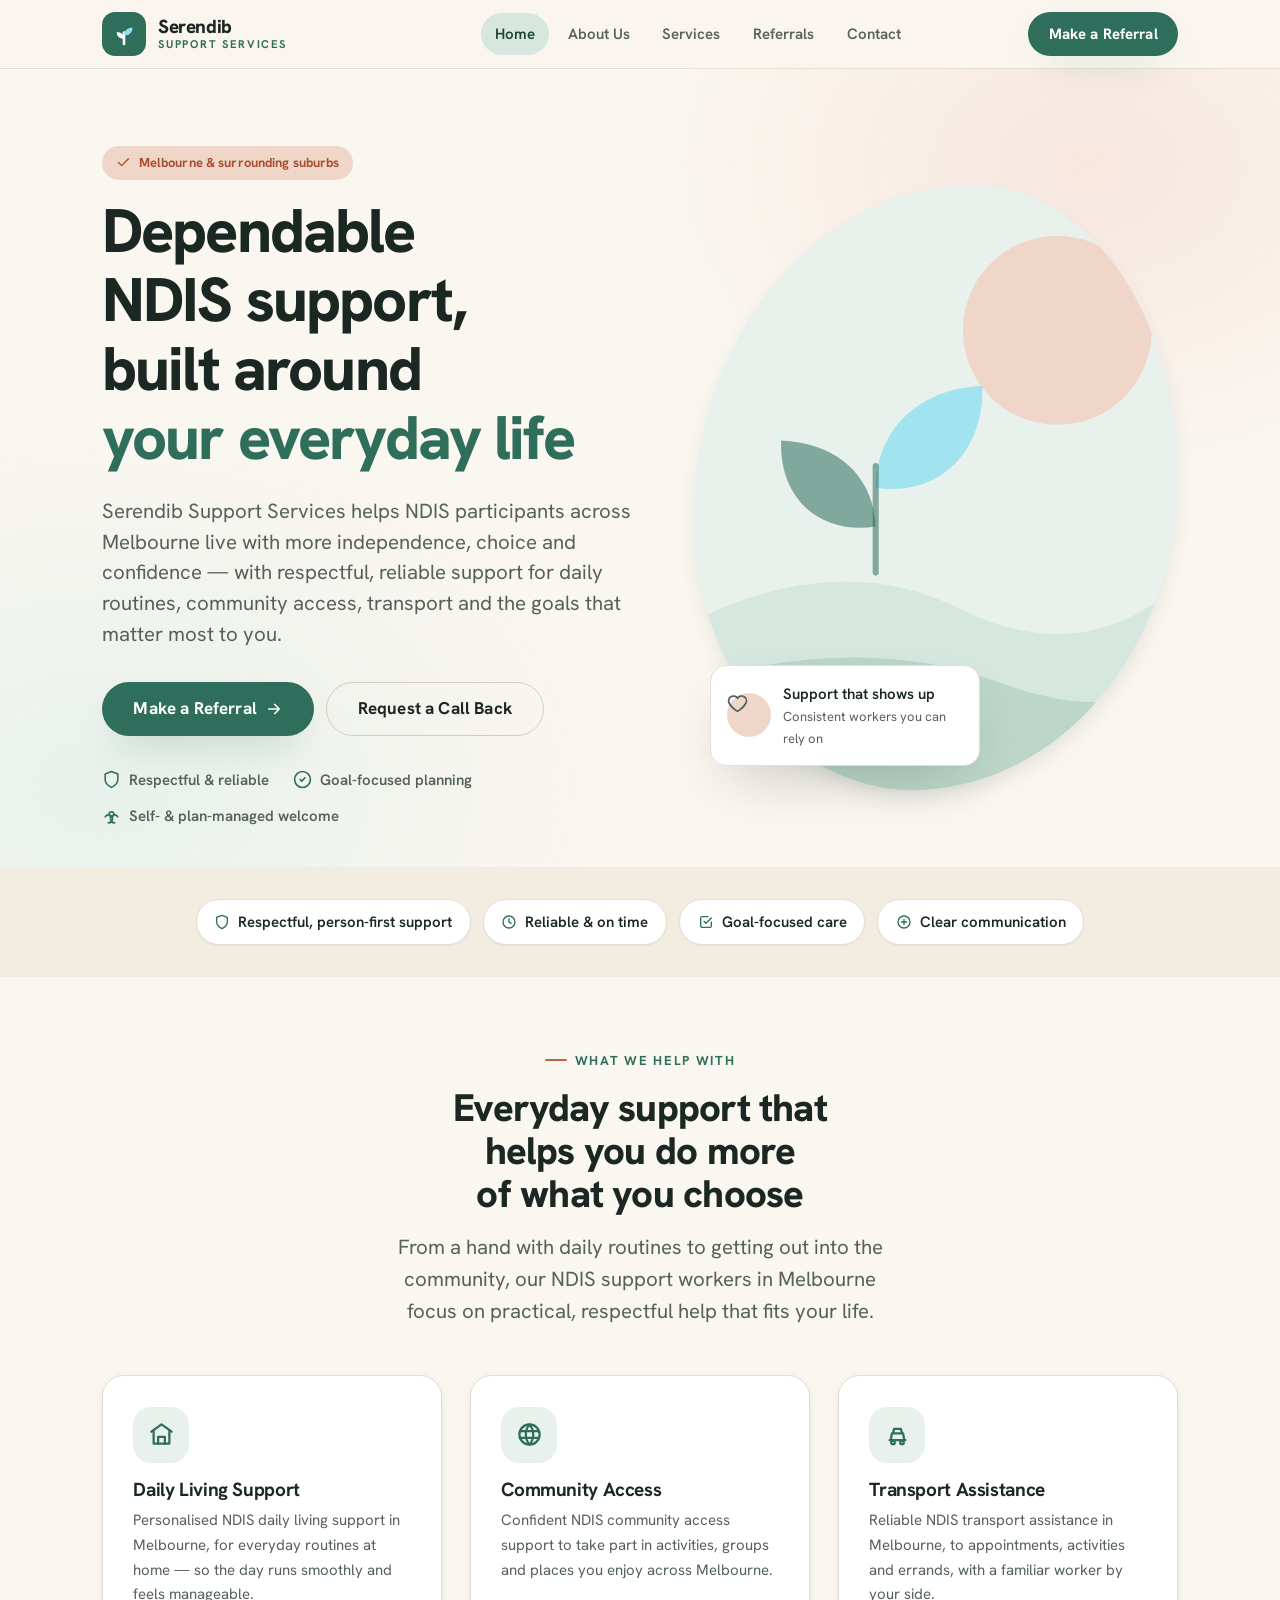
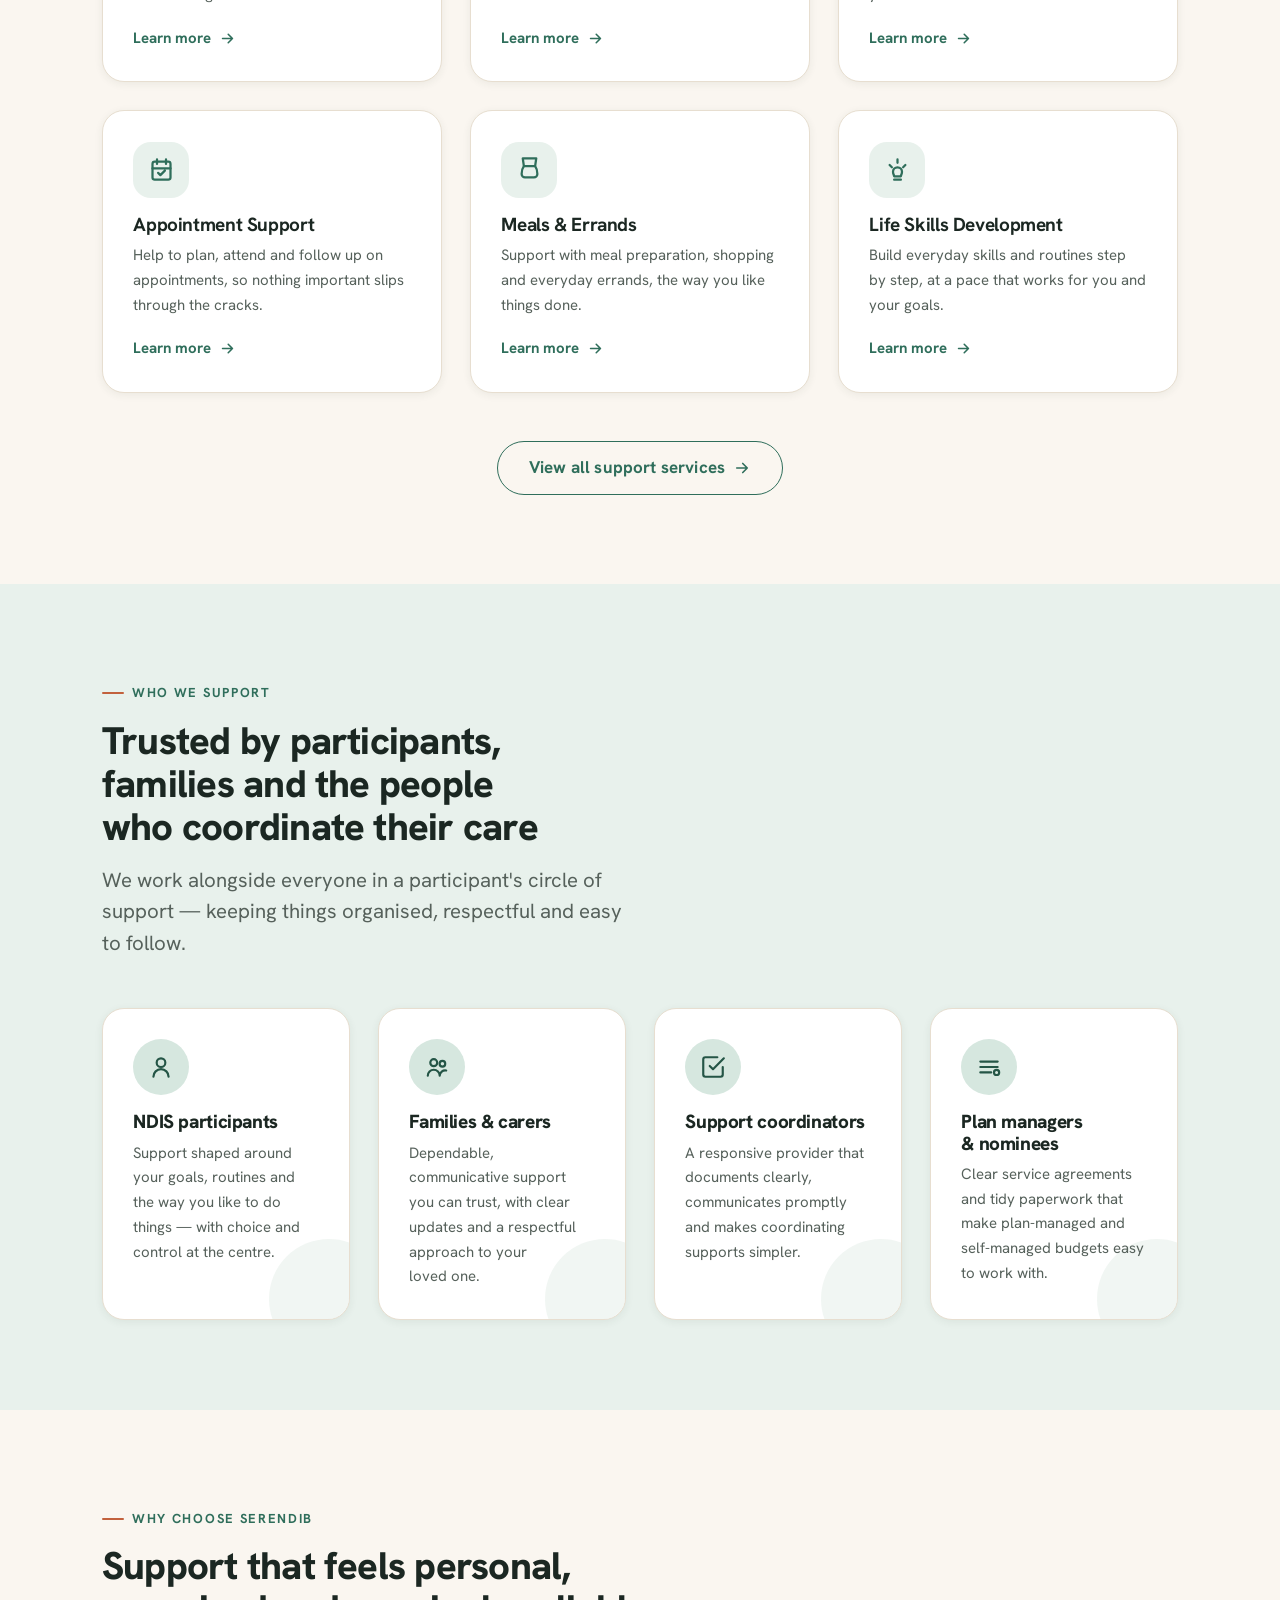
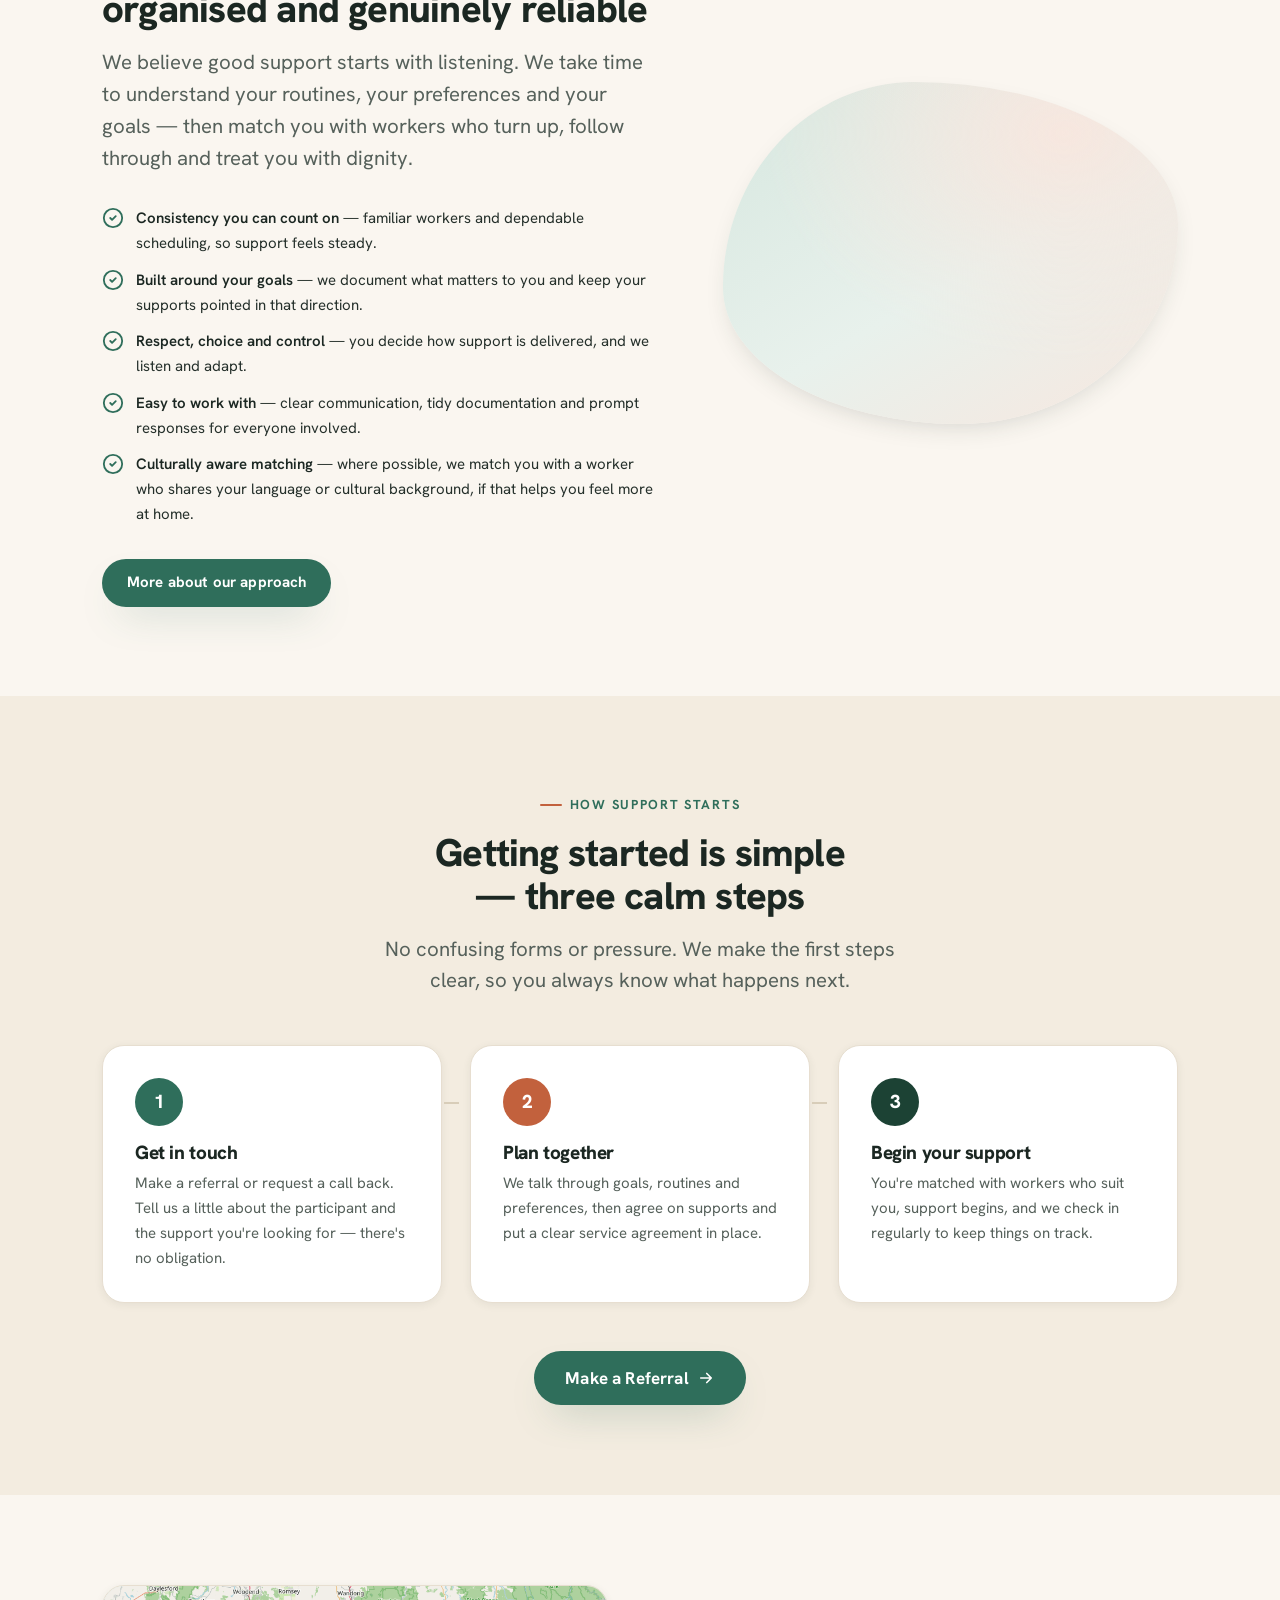
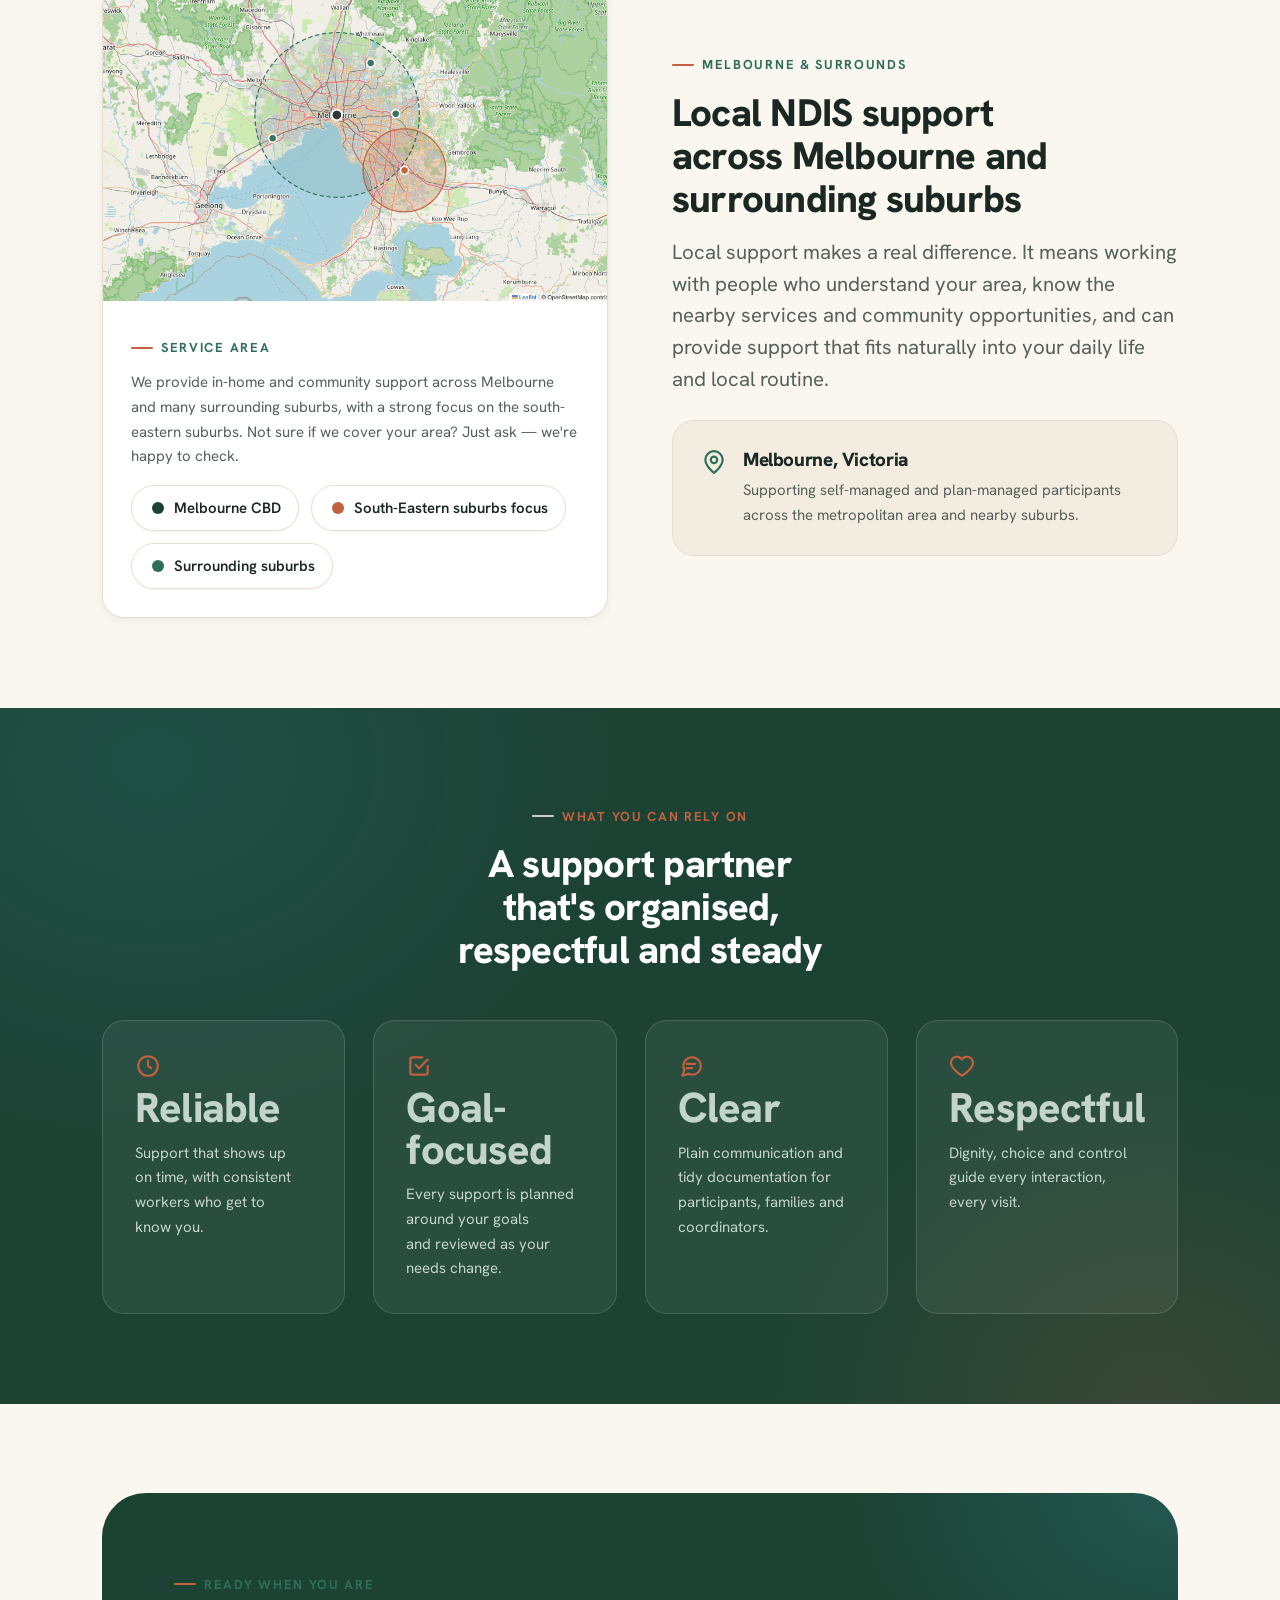
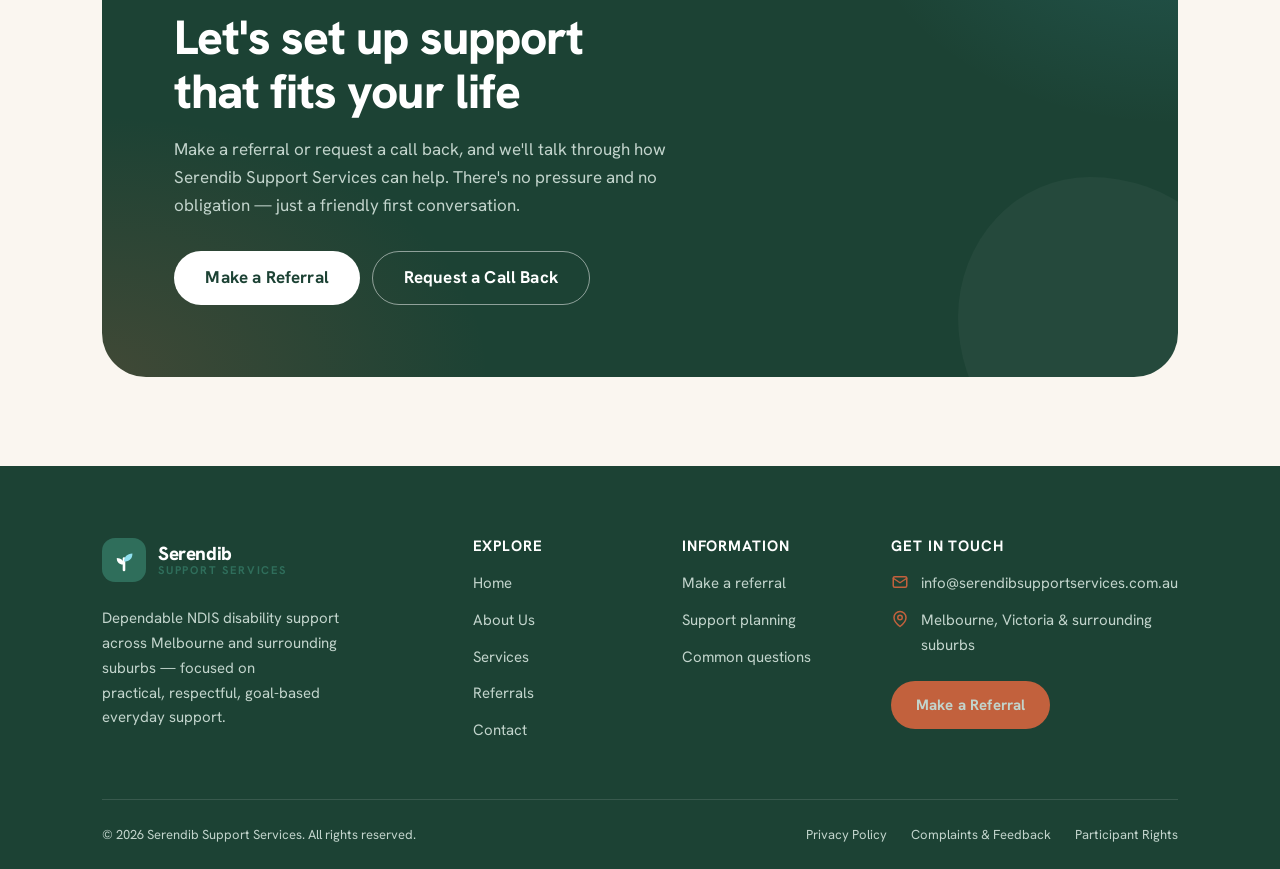
==== index.html @ 800a717d "Initial commit: Serendib Support Services website Static HTML/CSS/JS site with GSAP scroll animation" ====
<!DOCTYPE html>
<html lang="en-AU">
<head>
  <script>document.documentElement.classList.add('js-anim');</script>
  <meta charset="UTF-8">
  <meta name="viewport" content="width=device-width, initial-scale=1.0">
  <title>NDIS Support Services Melbourne | Serendib Support Services</title>
  <meta name="description" content="Reliable, respectful NDIS disability support in Melbourne and surrounding suburbs. Daily living support, community access, transport and goal-focused care for self-managed and plan-managed participants. Make a referral today.">
  <link rel="canonical" href="index.html">
  <link rel="icon" href="data:image/svg+xml,%3Csvg xmlns='http://www.w3.org/2000/svg' viewBox='0 0 100 100'%3E%3Ctext y='.9em' font-size='90'%3E%F0%9F%8C%BF%3C/text%3E%3C/svg%3E">
  <meta property="og:title" content="NDIS Support Services Melbourne | Serendib Support Services">
  <meta property="og:description" content="Reliable, respectful NDIS disability support in Melbourne — daily living support, community access, transport and goal-focused care.">
  <meta property="og:type" content="website">
  <link rel="preconnect" href="https://fonts.googleapis.com">
  <link rel="preconnect" href="https://fonts.gstatic.com" crossorigin>
  <link href="https://fonts.googleapis.com/css2?family=Hanken+Grotesk:wght@400;500;600;700;800&amp;family=IBM+Plex+Mono:wght@500&amp;display=swap" rel="stylesheet">
  <link rel="stylesheet" href="styles.css">
  <script type="application/ld+json">
  {
    "@context": "https://schema.org",
    "@type": "LocalBusiness",
    "name": "Serendib Support Services",
    "description": "NDIS disability support services in Melbourne and surrounding suburbs — daily living support, community access, transport assistance and goal-focused support for self-managed and plan-managed participants.",
    "areaServed": { "@type": "City", "name": "Melbourne", "containedInPlace": { "@type": "State", "name": "Victoria" } },
    "address": { "@type": "PostalAddress", "addressLocality": "Melbourne", "addressRegion": "VIC", "addressCountry": "AU" },
    "email": "info@serendibsupportservices.com.au",
    "url": "index.html",
    "knowsAbout": ["NDIS support", "Disability support", "Community access", "Daily living support", "Transport assistance"]
  }
  </script>
</head>
<body>
  <a class="skip-link" href="#main">Skip to main content</a>

  <!-- ===================== HEADER ===================== -->
  <header class="site-header">
    <div class="container site-header__inner">
      <a class="brand" href="index.html" aria-label="Serendib Support Services — home">
        <svg class="brand__mark" viewBox="0 0 44 44" fill="none" aria-hidden="true">
          <rect width="44" height="44" rx="13" fill="#2f6e5b"/>
          <path d="M22 32V20.5" stroke="#fff" stroke-width="2.6" stroke-linecap="round"/>
          <path d="M22 23.5c0-4.4 3.2-7.8 8.4-7.9.2 4.7-3 8.6-8.4 7.9Z" fill="#90e0ef"/>
          <path d="M22 26.5c-.2-3.9-3-6.4-7.2-6.5-.2 4.2 2.8 7.1 7.2 6.5Z" fill="#fff"/>
        </svg>
        <span class="brand__name">Serendib<span class="brand__sub">Support Services</span></span>
      </a>
      <nav class="nav" aria-label="Primary">
        <ul class="nav__list">
          <li><a class="nav__link is-active" href="index.html" aria-current="page">Home</a></li>
          <li><a class="nav__link" href="about.html">About Us</a></li>
          <li><a class="nav__link" href="services.html">Services</a></li>
          <li><a class="nav__link" href="referrals.html">Referrals</a></li>
          <li><a class="nav__link" href="contact.html">Contact</a></li>
        </ul>
      </nav>
      <div class="header-cta">
        <a class="btn btn--primary" href="referrals.html">Make a Referral</a>
      </div>
    </div>
  </header>

  <main id="main">

    <!-- ===================== HERO ===================== -->
    <section class="hero" style="padding-bottom:clamp(1.5rem, 3vw, 2.5rem)">
      <div class="container hero__inner">
        <div class="hero__content" data-animate="hero">
          <span class="badge badge--accent"><svg viewBox="0 0 24 24" fill="none" stroke="currentColor" stroke-width="2.2" stroke-linecap="round" stroke-linejoin="round"><path d="M20 6 9 17l-5-5"/></svg> Melbourne &amp; surrounding suburbs</span>
          <h1 class="hero__title u-mt-4">Dependable NDIS support, built around <span class="accent">your everyday life</span></h1>
          <p class="hero__text">Serendib Support Services helps NDIS participants across Melbourne live with more independence, choice and confidence — with respectful, reliable support for daily routines, community access, transport and the goals that matter most to you.</p>
          <div class="hero__actions btn-group">
            <a class="btn btn--primary btn--lg" href="referrals.html">Make a Referral
              <svg viewBox="0 0 24 24" fill="none" stroke="currentColor" stroke-width="2.2" stroke-linecap="round" stroke-linejoin="round"><path d="M5 12h14M13 6l6 6-6 6"/></svg>
            </a>
            <a class="btn btn--ghost btn--lg" href="contact.html">Request a Call Back</a>
          </div>
          <div class="hero__trust">
            <span class="hero__trust-item"><svg viewBox="0 0 24 24" fill="none" stroke="currentColor" stroke-width="2" stroke-linecap="round" stroke-linejoin="round"><path d="M12 22s8-4 8-10V5l-8-3-8 3v7c0 6 8 10 8 10Z"/></svg> Respectful &amp; reliable</span>
            <span class="hero__trust-item"><svg viewBox="0 0 24 24" fill="none" stroke="currentColor" stroke-width="2" stroke-linecap="round" stroke-linejoin="round"><circle cx="12" cy="12" r="10"/><path d="m9 12 2 2 4-4"/></svg> Goal-focused planning</span>
            <span class="hero__trust-item"><svg viewBox="0 0 24 24" fill="none" stroke="currentColor" stroke-width="2" stroke-linecap="round" stroke-linejoin="round"><path d="M7.9 20A5 5 0 1 0 4 12.4M16.1 20A5 5 0 1 1 20 12.4M12 12a3 3 0 1 0 0-6 3 3 0 0 0 0 6Z"/></svg> Self- &amp; plan-managed welcome</span>
          </div>
        </div>
        <div class="hero__media" data-animate="hero-media">
          <div class="media media--blob media--ratio-3-4">
            <svg class="media__art" viewBox="0 0 400 500" preserveAspectRatio="xMidYMid slice" aria-hidden="true">
              <rect width="400" height="500" fill="#e8f1ec"/>
              <circle cx="300" cy="120" r="78" fill="#f0d6c8"/>
              <path d="M0 360 Q120 300 220 350 T400 330 V500 H0 Z" fill="#d6e7df"/>
              <path d="M0 410 Q140 370 250 410 T400 395 V500 H0 Z" fill="#bcd6ca"/>
              <path d="M150 250c0-46 34-82 88-84 2 50-32 92-88 84Z" fill="#90e0ef" opacity="0.8"/>
              <path d="M150 282c-2-42-32-69-78-71-2 46 30 78 78 71Z" fill="#2f6e5b" opacity="0.55"/>
              <path d="M150 320V232" stroke="#2f6e5b" stroke-width="5" stroke-linecap="round" opacity="0.55"/>
            </svg>
            <img src="images/independent-living-support.jpg" alt="An NDIS participant and support worker sharing a relaxed conversation at home in Melbourne, reflecting everyday independence and choice" loading="lazy" width="720" height="900">
          </div>
          <div class="media-float media-float--bl">
            <span class="icon-circle icon-circle--sm icon-circle--accent" aria-hidden="true"><svg viewBox="0 0 24 24" fill="none" stroke="currentColor" stroke-width="2" stroke-linecap="round" stroke-linejoin="round"><path d="M12 21s-7-4.5-9.3-9A5.2 5.2 0 0 1 12 6a5.2 5.2 0 0 1 9.3 6c-2.3 4.5-9.3 9-9.3 9Z"/></svg></span>
          <div>
            <strong>Support that shows up</strong>
            <span>Consistent workers you can rely on</span>
          </div>
          </div>
        </div>
      </div>
    </section>

    <!-- ===================== TRUST STRIP ===================== -->
    <section class="section section--tight section--alt" style="padding-block:clamp(1.25rem, 2.5vw, 2rem)">
      <div class="container" data-animate="fade-up">
        <div class="pill-list" style="justify-content:center">
          <span class="pill"><svg viewBox="0 0 24 24" fill="none" stroke="currentColor" stroke-width="2" stroke-linecap="round" stroke-linejoin="round"><path d="M12 22s8-4 8-10V5l-8-3-8 3v7c0 6 8 10 8 10Z"/></svg> Respectful, person-first support</span>
          <span class="pill"><svg viewBox="0 0 24 24" fill="none" stroke="currentColor" stroke-width="2" stroke-linecap="round" stroke-linejoin="round"><circle cx="12" cy="12" r="9"/><path d="M12 7v5l3 2"/></svg> Reliable &amp; on time</span>
          <span class="pill"><svg viewBox="0 0 24 24" fill="none" stroke="currentColor" stroke-width="2" stroke-linecap="round" stroke-linejoin="round"><path d="M9 11l3 3 8-8"/><path d="M20 12v6a2 2 0 0 1-2 2H6a2 2 0 0 1-2-2V6a2 2 0 0 1 2-2h9"/></svg> Goal-focused care</span>
          <span class="pill"><svg viewBox="0 0 24 24" fill="none" stroke="currentColor" stroke-width="2" stroke-linecap="round" stroke-linejoin="round"><path d="M8 12h8M12 8v8"/><circle cx="12" cy="12" r="9"/></svg> Clear communication</span>
        </div>
      </div>
    </section>

    <!-- ===================== KEY SERVICES ===================== -->
    <section class="section" style="padding-top:clamp(2.5rem, 5vw, 4rem)">
      <div class="container">
        <div class="section__head section__head--center" data-animate="fade-up">
          <span class="eyebrow">What we help with</span>
          <h2 class="title">Everyday support that helps you do more of what you choose</h2>
          <p class="lead">From a hand with daily routines to getting out into the community, our NDIS support workers in Melbourne focus on practical, respectful help that fits your life.</p>
        </div>
        <div class="grid grid--3" data-animate="stagger">
          <article class="service-card">
            <span class="icon-squircle" aria-hidden="true"><svg viewBox="0 0 24 24" fill="none" stroke="currentColor" stroke-width="2" stroke-linecap="round" stroke-linejoin="round"><path d="M3 9.5 12 3l9 6.5"/><path d="M5 9v11h14V9"/><path d="M9 20v-6h6v6"/></svg></span>
            <h3 class="service-card__title">Daily Living Support</h3>
            <p class="service-card__text">Personalised NDIS daily living support in Melbourne, for everyday routines at home — so the day runs smoothly and feels manageable.</p>
            <div class="service-card__foot"><a class="link-arrow" href="services.html#daily-living" aria-label="Learn more about NDIS daily living support in Melbourne">Learn more <svg viewBox="0 0 24 24" fill="none" stroke="currentColor" stroke-width="2.2" stroke-linecap="round" stroke-linejoin="round"><path d="M5 12h14M13 6l6 6-6 6"/></svg></a></div>
          </article>
          <article class="service-card">
            <span class="icon-squircle" aria-hidden="true"><svg viewBox="0 0 24 24" fill="none" stroke="currentColor" stroke-width="2" stroke-linecap="round" stroke-linejoin="round"><circle cx="12" cy="12" r="9"/><path d="M3.5 9h17M3.5 15h17M12 3a14 14 0 0 0 0 18 14 14 0 0 0 0-18Z"/></svg></span>
            <h3 class="service-card__title">Community Access</h3>
            <p class="service-card__text">Confident NDIS community access support to take part in activities, groups and places you enjoy across Melbourne.</p>
            <div class="service-card__foot"><a class="link-arrow" href="services.html#community-access" aria-label="Learn more about NDIS community access support in Melbourne">Learn more <svg viewBox="0 0 24 24" fill="none" stroke="currentColor" stroke-width="2.2" stroke-linecap="round" stroke-linejoin="round"><path d="M5 12h14M13 6l6 6-6 6"/></svg></a></div>
          </article>
          <article class="service-card">
            <span class="icon-squircle" aria-hidden="true"><svg viewBox="0 0 24 24" fill="none" stroke="currentColor" stroke-width="2" stroke-linecap="round" stroke-linejoin="round"><path d="M5 17h14M6 17l1-6h10l1 6M8 11l1-4h6l1 4"/><circle cx="8" cy="19" r="1.6"/><circle cx="16" cy="19" r="1.6"/></svg></span>
            <h3 class="service-card__title">Transport Assistance</h3>
            <p class="service-card__text">Reliable NDIS transport assistance in Melbourne, to appointments, activities and errands, with a familiar worker by your side.</p>
            <div class="service-card__foot"><a class="link-arrow" href="services.html#transport" aria-label="Learn more about NDIS transport assistance in Melbourne">Learn more <svg viewBox="0 0 24 24" fill="none" stroke="currentColor" stroke-width="2.2" stroke-linecap="round" stroke-linejoin="round"><path d="M5 12h14M13 6l6 6-6 6"/></svg></a></div>
          </article>
          <article class="service-card">
            <span class="icon-squircle" aria-hidden="true"><svg viewBox="0 0 24 24" fill="none" stroke="currentColor" stroke-width="2" stroke-linecap="round" stroke-linejoin="round"><rect x="4" y="5" width="16" height="16" rx="2"/><path d="M8 3v4M16 3v4M4 11h16M9 15l2 2 4-4"/></svg></span>
            <h3 class="service-card__title">Appointment Support</h3>
            <p class="service-card__text">Help to plan, attend and follow up on appointments, so nothing important slips through the cracks.</p>
            <div class="service-card__foot"><a class="link-arrow" href="services.html#appointments" aria-label="Learn more about appointment support">Learn more <svg viewBox="0 0 24 24" fill="none" stroke="currentColor" stroke-width="2.2" stroke-linecap="round" stroke-linejoin="round"><path d="M5 12h14M13 6l6 6-6 6"/></svg></a></div>
          </article>
          <article class="service-card">
            <span class="icon-squircle" aria-hidden="true"><svg viewBox="0 0 24 24" fill="none" stroke="currentColor" stroke-width="2" stroke-linecap="round" stroke-linejoin="round"><path d="M6 2h12l-1 7H7L6 2Z"/><path d="M7 9c-1.5 2-2 4-2 7a3 3 0 0 0 3 3h8a3 3 0 0 0 3-3c0-3-.5-5-2-7"/></svg></span>
            <h3 class="service-card__title">Meals &amp; Errands</h3>
            <p class="service-card__text">Support with meal preparation, shopping and everyday errands, the way you like things done.</p>
            <div class="service-card__foot"><a class="link-arrow" href="services.html#meal-prep" aria-label="Learn more about meals and errands support">Learn more <svg viewBox="0 0 24 24" fill="none" stroke="currentColor" stroke-width="2.2" stroke-linecap="round" stroke-linejoin="round"><path d="M5 12h14M13 6l6 6-6 6"/></svg></a></div>
          </article>
          <article class="service-card">
            <span class="icon-squircle" aria-hidden="true"><svg viewBox="0 0 24 24" fill="none" stroke="currentColor" stroke-width="2" stroke-linecap="round" stroke-linejoin="round"><path d="M12 3v3M5 8l2 2M19 8l-2 2"/><path d="M8 14a4 4 0 0 1 8 0c0 2-1 3-1 4H9c0-1-1-2-1-4Z"/><path d="M9 21h6"/></svg></span>
            <h3 class="service-card__title">Life Skills Development</h3>
            <p class="service-card__text">Build everyday skills and routines step by step, at a pace that works for you and your goals.</p>
            <div class="service-card__foot"><a class="link-arrow" href="services.html#life-skills" aria-label="Learn more about life skills development">Learn more <svg viewBox="0 0 24 24" fill="none" stroke="currentColor" stroke-width="2.2" stroke-linecap="round" stroke-linejoin="round"><path d="M5 12h14M13 6l6 6-6 6"/></svg></a></div>
          </article>
        </div>
        <div class="u-center u-mt-8">
          <a class="btn btn--secondary btn--lg" href="services.html">View all support services
            <svg viewBox="0 0 24 24" fill="none" stroke="currentColor" stroke-width="2.2" stroke-linecap="round" stroke-linejoin="round"><path d="M5 12h14M13 6l6 6-6 6"/></svg>
          </a>
        </div>
      </div>
    </section>

    <!-- ===================== WHO WE SUPPORT ===================== -->
    <section class="section section--sage">
      <div class="container">
        <div class="section__head" data-animate="fade-up">
          <span class="eyebrow">Who we support</span>
          <h2 class="title">Trusted by participants, families and the people who coordinate their care</h2>
          <p class="lead measure">We work alongside everyone in a participant's circle of support — keeping things organised, respectful and easy to follow.</p>
        </div>
        <div class="grid grid--4" data-animate="stagger">
          <article class="audience-card">
            <span class="icon-circle" aria-hidden="true"><svg viewBox="0 0 24 24" fill="none" stroke="currentColor" stroke-width="2" stroke-linecap="round" stroke-linejoin="round"><circle cx="12" cy="8" r="4"/><path d="M5 21a7 7 0 0 1 14 0"/></svg></span>
            <h3>NDIS participants</h3>
            <p>Support shaped around your goals, routines and the way you like to do things — with choice and control at the centre.</p>
          </article>
          <article class="audience-card">
            <span class="icon-circle" aria-hidden="true"><svg viewBox="0 0 24 24" fill="none" stroke="currentColor" stroke-width="2" stroke-linecap="round" stroke-linejoin="round"><circle cx="9" cy="8" r="3.2"/><circle cx="17" cy="9" r="2.6"/><path d="M3.5 20a5.5 5.5 0 0 1 11 0M14.5 20a5 5 0 0 1 6-4.8"/></svg></span>
            <h3>Families &amp; carers</h3>
            <p>Dependable, communicative support you can trust, with clear updates and a respectful approach to your loved one.</p>
          </article>
          <article class="audience-card">
            <span class="icon-circle" aria-hidden="true"><svg viewBox="0 0 24 24" fill="none" stroke="currentColor" stroke-width="2" stroke-linecap="round" stroke-linejoin="round"><path d="M9 11l3 3L22 4"/><path d="M21 12v7a2 2 0 0 1-2 2H5a2 2 0 0 1-2-2V5a2 2 0 0 1 2-2h11"/></svg></span>
            <h3>Support coordinators</h3>
            <p>A responsive provider that documents clearly, communicates promptly and makes coordinating supports simpler.</p>
          </article>
          <article class="audience-card">
            <span class="icon-circle" aria-hidden="true"><svg viewBox="0 0 24 24" fill="none" stroke="currentColor" stroke-width="2" stroke-linecap="round" stroke-linejoin="round"><path d="M4 7h16M4 12h16M4 17h10"/><circle cx="19" cy="17" r="2.4"/></svg></span>
            <h3>Plan managers &amp; nominees</h3>
            <p>Clear service agreements and tidy paperwork that make plan-managed and self-managed budgets easy to work with.</p>
          </article>
        </div>
      </div>
    </section>

    <!-- ===================== WHY CHOOSE US (split) ===================== -->
    <section class="section">
      <div class="container split split--narrow-media">
        <div class="split__content" data-animate="fade-up">
          <span class="eyebrow">Why choose Serendib</span>
          <h2 class="title">Support that feels personal, organised and genuinely reliable</h2>
          <p class="lead u-mt-4" style="margin-bottom:var(--space-6)">We believe good support starts with listening. We take time to understand your routines, your preferences and your goals — then match you with workers who turn up, follow through and treat you with dignity.</p>
          <ul class="checklist">
            <li><svg viewBox="0 0 24 24" fill="none" stroke="currentColor" stroke-width="2" stroke-linecap="round" stroke-linejoin="round"><circle cx="12" cy="12" r="10"/><path d="m9 12 2 2 4-4"/></svg> <span><strong>Consistency you can count on</strong> — familiar workers and dependable scheduling, so support feels steady.</span></li>
            <li><svg viewBox="0 0 24 24" fill="none" stroke="currentColor" stroke-width="2" stroke-linecap="round" stroke-linejoin="round"><circle cx="12" cy="12" r="10"/><path d="m9 12 2 2 4-4"/></svg> <span><strong>Built around your goals</strong> — we document what matters to you and keep your supports pointed in that direction.</span></li>
            <li><svg viewBox="0 0 24 24" fill="none" stroke="currentColor" stroke-width="2" stroke-linecap="round" stroke-linejoin="round"><circle cx="12" cy="12" r="10"/><path d="m9 12 2 2 4-4"/></svg> <span><strong>Respect, choice and control</strong> — you decide how support is delivered, and we listen and adapt.</span></li>
            <li><svg viewBox="0 0 24 24" fill="none" stroke="currentColor" stroke-width="2" stroke-linecap="round" stroke-linejoin="round"><circle cx="12" cy="12" r="10"/><path d="m9 12 2 2 4-4"/></svg> <span><strong>Easy to work with</strong> — clear communication, tidy documentation and prompt responses for everyone involved.</span></li>
            <li><svg viewBox="0 0 24 24" fill="none" stroke="currentColor" stroke-width="2" stroke-linecap="round" stroke-linejoin="round"><circle cx="12" cy="12" r="10"/><path d="m9 12 2 2 4-4"/></svg> <span><strong>Culturally aware matching</strong> — where possible, we match you with a worker who shares your language or cultural background, if that helps you feel more at home.</span></li>
          </ul>
          <div class="u-mt-6 btn-group">
            <a class="btn btn--primary" href="about.html">More about our approach</a>
          </div>
        </div>
        <div class="split__media" data-animate="image-reveal">
          <div class="media media--blob-2 media--ratio-4-3">
            <img src="images/support-worker-participant-interaction.jpg" alt="A support worker and an NDIS participant collaborating on a daily task at home, reflecting a respectful, trusted working relationship" loading="lazy" width="640" height="480">
          </div>
        </div>
      </div>
    </section>

    <!-- ===================== 3-STEP PROCESS ===================== -->
    <section class="section section--alt">
      <div class="container">
        <div class="section__head section__head--center" data-animate="fade-up">
          <span class="eyebrow">How support starts</span>
          <h2 class="title">Getting started is simple — three calm steps</h2>
          <p class="lead">No confusing forms or pressure. We make the first steps clear, so you always know what happens next.</p>
        </div>
        <div class="steps steps--row" data-animate="stagger">
          <article class="step">
            <span class="step__num">1</span>
            <h3>Get in touch</h3>
            <p>Make a referral or request a call back. Tell us a little about the participant and the support you're looking for — there's no obligation.</p>
          </article>
          <article class="step">
            <span class="step__num">2</span>
            <h3>Plan together</h3>
            <p>We talk through goals, routines and preferences, then agree on supports and put a clear service agreement in place.</p>
          </article>
          <article class="step">
            <span class="step__num">3</span>
            <h3>Begin your support</h3>
            <p>You're matched with workers who suit you, support begins, and we check in regularly to keep things on track.</p>
          </article>
        </div>
        <div class="u-center u-mt-8">
          <a class="btn btn--primary btn--lg" href="referrals.html">Make a Referral
            <svg viewBox="0 0 24 24" fill="none" stroke="currentColor" stroke-width="2.2" stroke-linecap="round" stroke-linejoin="round"><path d="M5 12h14M13 6l6 6-6 6"/></svg>
          </a>
        </div>
      </div>
    </section>

    <!-- ===================== SERVICE AREA ===================== -->
    <section class="section">
      <div class="container split">
        <div class="split__media split__media--first" data-animate="image-reveal">
          <div class="card" style="padding:0;overflow:hidden">
            <div class="media media--ratio-16-10" style="border-radius:0;box-shadow:none">
              <img src="images/melbourne-service-area-map.png" alt="Map of Melbourne showing Serendib's general support coverage across the metro area, with emphasis on the south-eastern suburbs" loading="lazy" width="924" height="540">
            </div>
            <div style="padding:clamp(1.2rem,3vw,1.75rem)">
              <span class="eyebrow" style="margin-bottom:var(--space-3)">Service area</span>
              <p style="color:var(--color-muted);font-size:var(--fs-sm)">We provide in-home and community support across Melbourne and many surrounding suburbs, with a strong focus on the south-eastern suburbs. Not sure if we cover your area? Just ask — we're happy to check.</p>
              <div class="pill-list u-mt-4">
                <span class="pill"><svg viewBox="0 0 24 24" width="14" height="14" fill="var(--color-primary-darker)" aria-hidden="true"><circle cx="12" cy="12" r="9"/></svg> Melbourne CBD</span>
                <span class="pill"><svg viewBox="0 0 24 24" width="14" height="14" fill="var(--color-accent)" aria-hidden="true"><circle cx="12" cy="12" r="9"/></svg> South-Eastern suburbs focus</span>
                <span class="pill"><svg viewBox="0 0 24 24" width="14" height="14" fill="var(--color-primary)" aria-hidden="true"><circle cx="12" cy="12" r="9"/></svg> Surrounding suburbs</span>
              </div>
            </div>
          </div>
        </div>
        <div class="split__content" data-animate="fade-up">
          <span class="eyebrow">Melbourne &amp; surrounds</span>
          <h2 class="title">Local NDIS support across Melbourne and surrounding suburbs</h2>
          <p class="lead u-mt-4" style="margin-bottom:var(--space-5)">Local support makes a real difference. It means working with people who understand your area, know the nearby services and community opportunities, and can provide support that fits naturally into your daily life and local routine.</p>
          <div class="callout callout--sand">
            <span class="callout__icon" aria-hidden="true"><svg viewBox="0 0 24 24" fill="none" stroke="currentColor" stroke-width="2" stroke-linecap="round" stroke-linejoin="round"><path d="M20 10c0 6-8 12-8 12s-8-6-8-12a8 8 0 0 1 16 0Z"/><circle cx="12" cy="10" r="3"/></svg></span>
            <div>
              <h3>Melbourne, Victoria</h3>
              <p>Supporting self-managed and plan-managed participants across the metropolitan area and nearby suburbs.</p>
            </div>
          </div>
        </div>
      </div>
    </section>

    <!-- ===================== TRUST / VALUES STAT BAND ===================== -->
    <section class="section section--primary">
      <div class="container">
        <div class="section__head section__head--center" data-animate="fade-up">
          <span class="eyebrow">What you can rely on</span>
          <h2 class="title">A support partner that's organised, respectful and steady</h2>
        </div>
        <div class="stat-grid stat-grid--4" data-animate="stagger">
          <div class="stat">
            <span class="stat__icon" aria-hidden="true"><svg viewBox="0 0 24 24" fill="none" stroke="currentColor" stroke-width="2" stroke-linecap="round" stroke-linejoin="round"><circle cx="12" cy="12" r="9"/><path d="M12 7v5l3 2"/></svg></span>
            <p class="stat__num">Reliable</p>
            <p class="stat__label">Support that shows up on time, with consistent workers who get to know you.</p>
          </div>
          <div class="stat">
            <span class="stat__icon" aria-hidden="true"><svg viewBox="0 0 24 24" fill="none" stroke="currentColor" stroke-width="2" stroke-linecap="round" stroke-linejoin="round"><path d="M9 11l3 3 8-8"/><path d="M20 12v6a2 2 0 0 1-2 2H6a2 2 0 0 1-2-2V6a2 2 0 0 1 2-2h9"/></svg></span>
            <p class="stat__num">Goal-focused</p>
            <p class="stat__label">Every support is planned around your goals and reviewed as your needs change.</p>
          </div>
          <div class="stat">
            <span class="stat__icon" aria-hidden="true"><svg viewBox="0 0 24 24" fill="none" stroke="currentColor" stroke-width="2" stroke-linecap="round" stroke-linejoin="round"><path d="M8 10h8M8 14h5"/><path d="M21 12a8 8 0 0 1-11.5 7.2L4 21l1.8-5.5A8 8 0 1 1 21 12Z"/></svg></span>
            <p class="stat__num">Clear</p>
            <p class="stat__label">Plain communication and tidy documentation for participants, families and coordinators.</p>
          </div>
          <div class="stat">
            <span class="stat__icon" aria-hidden="true"><svg viewBox="0 0 24 24" fill="none" stroke="currentColor" stroke-width="2" stroke-linecap="round" stroke-linejoin="round"><path d="M12 21s-7-4.5-9.3-9A5.2 5.2 0 0 1 12 6a5.2 5.2 0 0 1 9.3 6c-2.3 4.5-9.3 9-9.3 9Z"/></svg></span>
            <p class="stat__num">Respectful</p>
            <p class="stat__label">Dignity, choice and control guide every interaction, every visit.</p>
          </div>
        </div>
      </div>
    </section>

    <!-- ===================== FINAL CTA ===================== -->
    <section class="section">
      <div class="container">
        <div class="cta-panel" data-animate="fade-up">
          <span class="cta-panel__blob" aria-hidden="true"></span>
          <span class="eyebrow">Ready when you are</span>
          <h2>Let's set up support that fits your life</h2>
          <p>Make a referral or request a call back, and we'll talk through how Serendib Support Services can help. There's no pressure and no obligation — just a friendly first conversation.</p>
          <div class="btn-group">
            <a class="btn btn--white btn--lg" href="referrals.html">Make a Referral</a>
            <a class="btn btn--on-dark-outline btn--lg" href="contact.html">Request a Call Back</a>
          </div>
        </div>
      </div>
    </section>

  </main>

  <!-- ===================== FOOTER ===================== -->
  <footer class="site-footer">
    <div class="container">
      <div class="site-footer__top">
        <div class="footer-brand">
          <a class="brand" href="index.html" aria-label="Serendib Support Services — home">
            <svg class="brand__mark" viewBox="0 0 44 44" fill="none" aria-hidden="true">
              <rect width="44" height="44" rx="13" fill="#2f6e5b"/>
              <path d="M22 32V20.5" stroke="#fff" stroke-width="2.6" stroke-linecap="round"/>
              <path d="M22 23.5c0-4.4 3.2-7.8 8.4-7.9.2 4.7-3 8.6-8.4 7.9Z" fill="#90e0ef"/>
              <path d="M22 26.5c-.2-3.9-3-6.4-7.2-6.5-.2 4.2 2.8 7.1 7.2 6.5Z" fill="#fff"/>
            </svg>
            <span class="brand__name" style="color:#fff">Serendib<span class="brand__sub">Support Services</span></span>
          </a>
          <p>Dependable NDIS disability support across Melbourne and surrounding suburbs — focused on practical, respectful, goal-based everyday support.</p>
        </div>
        <nav class="footer-col" aria-label="Pages">
          <h2 class="footer-col__title">Explore</h2>
          <div class="footer-links">
            <a href="index.html">Home</a>
            <a href="about.html">About Us</a>
            <a href="services.html">Services</a>
            <a href="referrals.html">Referrals</a>
            <a href="contact.html">Contact</a>
          </div>
        </nav>
        <nav class="footer-col" aria-label="Information">
          <h2 class="footer-col__title">Information</h2>
          <div class="footer-links">
            <a href="referrals.html">Make a referral</a>
            <a href="services.html#support-planning">Support planning</a>
            <a href="contact.html#faq">Common questions</a>
          </div>
        </nav>
        <div class="footer-col">
          <h2 class="footer-col__title">Get in touch</h2>
          <div class="footer-contact">
            <div class="row"><svg viewBox="0 0 24 24" fill="none" stroke="currentColor" stroke-width="2" stroke-linecap="round" stroke-linejoin="round"><rect x="3" y="5" width="18" height="14" rx="2"/><path d="m3 7 9 6 9-6"/></svg> <a href="mailto:info@serendibsupportservices.com.au">info@serendibsupportservices.com.au</a></div>
            <div class="row"><svg viewBox="0 0 24 24" fill="none" stroke="currentColor" stroke-width="2" stroke-linecap="round" stroke-linejoin="round"><path d="M20 10c0 6-8 12-8 12s-8-6-8-12a8 8 0 0 1 16 0Z"/><circle cx="12" cy="10" r="3"/></svg> <span>Melbourne, Victoria &amp; surrounding suburbs</span></div>
          </div>
          <a class="btn btn--accent u-mt-5" href="referrals.html">Make a Referral</a>
        </div>
      </div>
      <div class="site-footer__bottom">
        <p>&copy; <span id="year">2026</span> Serendib Support Services. All rights reserved.</p>
        <nav class="footer-legal" aria-label="Legal">
          <a href="privacy-policy.html">Privacy Policy</a>
          <a href="complaints-feedback.html">Complaints &amp; Feedback</a>
          <a href="participant-rights.html">Participant Rights</a>
        </nav>
      </div>
    </div>
  </footer>

  <script src="https://cdn.jsdelivr.net/npm/gsap@3.12.5/dist/gsap.min.js" defer></script>
  <script src="https://cdn.jsdelivr.net/npm/gsap@3.12.5/dist/ScrollTrigger.min.js" defer></script>
  <script src="script.js" defer></script>
</body>
</html>
---- styles.css ----
/* ==========================================================================
   Serendib Support Services — Design System
   Soft & Organic  ×  Corporate Modern
   --------------------------------------------------------------------------
   Everything visual is driven by the design tokens in :root below.
   To restyle the whole site, change the variables — not the components.
   ========================================================================== */

/* --------------------------------------------------------------------------
   1. DESIGN TOKENS  (edit these to rebrand)
   -------------------------------------------------------------------------- */
:root {

  /* ---- Brand colours ---------------------------------------------------- */
  --color-primary:        #2f6e5b;   /* eucalyptus green — primary actions, nav */
  --color-primary-dark:   #245546;   /* hover */
  --color-primary-darker: #1c4234;   /* press / deep panels */
  --color-primary-soft:   #e8f1ec;   /* pale sage — soft section backgrounds */
  --color-primary-tint:   #d6e7df;   /* sage tint — chips, icon circles */

  --color-accent:         #c2613d;   /* warm terracotta — accents, highlights */
  --color-accent-dark:    #a94e2e;   /* hover */
  --color-accent-soft:    #f7e7df;   /* pale clay — soft backgrounds */
  --color-accent-tint:    #f0d6c8;   /* clay tint — icon circles */

  /* ---- Neutrals --------------------------------------------------------- */
  --color-bg:             #faf6f0;   /* warm cream — page background */
  --color-surface:        #ffffff;   /* cards & panels */
  --color-surface-alt:    #f3ece0;   /* sand — alternating sections */
  --color-sand:           #efe6d6;   /* deeper sand — accents */

  --color-text:           #25302b;   /* primary text — warm near-black */
  --color-heading:        #1b2722;   /* headings */
  --color-muted:          #56615b;   /* secondary text (AA on light) */
  --color-faint:          #7c857f;   /* tertiary / captions */
  --color-on-dark:        #f3f1ea;   /* text on dark green panels */
  --color-on-dark-muted:  #c2d4cc;   /* muted text on dark panels */

  --color-border:         #e7ded0;   /* hairline borders on cream */
  --color-border-soft:    #eee7da;   /* lighter dividers */
  --color-border-strong:  #d8cdb9;   /* input borders */

  /* ---- Semantic --------------------------------------------------------- */
  --color-success:        #2e7d5b;
  --color-success-soft:   #e3f1ea;
  --color-warning:        #a96a12;
  --color-warning-soft:   #f7ecd8;
  --color-error:          #bc3a2b;
  --color-error-soft:     #f7e4e0;
  --color-info:           #2f6e5b;
  --color-info-soft:      #e8f1ec;

  --color-focus:          #1d6f8b;   /* high-visibility focus ring (distinct hue) */

  /* ---- Typography ------------------------------------------------------- */
  --font-heading: "Hanken Grotesk", "Segoe UI", system-ui, -apple-system, sans-serif;
  --font-body:    "Hanken Grotesk", "Segoe UI", system-ui, -apple-system, sans-serif;
  --font-mono:    "IBM Plex Mono", ui-monospace, "SFMono-Regular", Menlo, monospace;

  --fs-xs:   0.8125rem;                          /* 13px */
  --fs-sm:   0.9375rem;                           /* 15px */
  --fs-base: 1.0625rem;                           /* 17px — large, readable body */
  --fs-md:   1.1875rem;                            /* 19px */
  --fs-lg:   clamp(1.25rem, 1.6vw, 1.4rem);        /* lead */
  --fs-xl:   clamp(1.45rem, 2.2vw, 1.75rem);       /* h3 */
  --fs-2xl:  clamp(1.8rem, 3.2vw, 2.4rem);         /* h2 */
  --fs-3xl:  clamp(2.2rem, 4.6vw, 3rem);           /* big headings */
  --fs-4xl:  clamp(2.6rem, 6vw, 3.85rem);          /* hero display */

  --fw-regular:  400;
  --fw-medium:   500;
  --fw-semibold: 600;
  --fw-bold:     700;
  --fw-extra:    800;

  --lh-tight:  1.12;
  --lh-snug:   1.28;
  --lh-base:   1.65;
  --tracking-label: 0.13em;

  /* ---- Spacing scale (8px base) ---------------------------------------- */
  --space-1:  0.25rem;   /*  4 */
  --space-2:  0.5rem;    /*  8 */
  --space-3:  0.75rem;   /* 12 */
  --space-4:  1rem;      /* 16 */
  --space-5:  1.5rem;    /* 24 */
  --space-6:  2rem;      /* 32 */
  --space-7:  2.5rem;    /* 40 */
  --space-8:  3rem;      /* 48 */
  --space-9:  4rem;      /* 64 */
  --space-10: 5rem;      /* 80 */
  --section-y: clamp(3.5rem, 7vw, 6.5rem);   /* vertical section padding */

  /* ---- Radius ----------------------------------------------------------- */
  --radius-xs:   6px;
  --radius-sm:   10px;
  --radius-md:   16px;    /* default — buttons, inputs */
  --radius-lg:   22px;    /* cards */
  --radius-xl:   30px;    /* large panels */
  --radius-2xl:  44px;    /* hero / CTA containers */
  --radius-pill: 999px;

  /* ---- Shadows (soft, layered) ----------------------------------------- */
  --shadow-xs: 0 1px 2px rgba(40, 50, 45, 0.06);
  --shadow-sm: 0 2px 8px rgba(40, 50, 45, 0.07);
  --shadow-md: 0 10px 28px -12px rgba(35, 55, 45, 0.22);
  --shadow-lg: 0 24px 60px -24px rgba(28, 50, 40, 0.30);
  --shadow-glow: 0 18px 40px -18px rgba(47, 110, 91, 0.40);

  /* ---- Layout ----------------------------------------------------------- */
  --container:        1140px;
  --container-wide:   1280px;
  --container-narrow: 760px;
  --gutter: clamp(1.1rem, 4vw, 2rem);
  --header-h: 76px;

  /* ---- Motion (restrained) --------------------------------------------- */
  --transition: 140ms ease;          /* base — links, nav, buttons */
  --transition-slow: 240ms ease;     /* slow — card hovers */

  /* ---- Motion system tokens (shared by CSS transitions & script.js) ----
     script.js reads --motion-distance at runtime so the GSAP scroll-reveal
     layer and CSS hover states stay on the same scale. */
  --transition-fast: 100ms ease;         /* icon states, focus */
  --transition-base: var(--transition);  /* alias — keeps one source of truth */
  --ease-standard: cubic-bezier(0.33, 1, 0.68, 1);  /* ~ power3.out, used by GSAP reveals */
  --ease-soft:      cubic-bezier(0.16, 1, 0.3, 1);   /* ~ power2.out, gentler hover feel */
  --motion-distance: 20px;   /* default translateY for fade-up reveals */
  --hover-lift: -3px;        /* consistent hover raise for cards */
}

/* --------------------------------------------------------------------------
   2. RESET & BASE
   -------------------------------------------------------------------------- */
*, *::before, *::after { box-sizing: border-box; }

* { margin: 0; }

html { -webkit-text-size-adjust: 100%; scroll-behavior: smooth; }

body {
  font-family: var(--font-body);
  font-size: var(--fs-base);
  line-height: var(--lh-base);
  color: var(--color-text);
  background-color: var(--color-bg);
  -webkit-font-smoothing: antialiased;
  text-rendering: optimizeLegibility;
  overflow-x: hidden;
}

h1, h2, h3, h4 {
  font-family: var(--font-heading);
  color: var(--color-heading);
  line-height: var(--lh-tight);
  font-weight: var(--fw-extra);
  letter-spacing: -0.02em;
  text-wrap: balance;
}

p { text-wrap: pretty; }

a { color: var(--color-primary); text-decoration: none; transition: color var(--transition); }
a:hover { color: var(--color-primary-dark); }

img { max-width: 100%; display: block; }

ul, ol { padding: 0; list-style: none; }

strong { font-weight: var(--fw-semibold); color: var(--color-heading); }

svg { flex-shrink: 0; }

::selection { background: var(--color-primary-tint); color: var(--color-heading); }

/* Accessible focus — high-visibility, never removed */
:focus-visible {
  outline: 3px solid var(--color-focus);
  outline-offset: 2px;
  border-radius: var(--radius-xs);
}

.skip-link {
  position: absolute;
  left: var(--space-4);
  top: -100px;
  z-index: 200;
  background: var(--color-primary);
  color: #fff;
  padding: var(--space-3) var(--space-5);
  border-radius: var(--radius-md);
  font-weight: var(--fw-semibold);
  transition: top var(--transition);
}
.skip-link:focus { top: var(--space-4); color: #fff; }

.sr-only {
  position: absolute; width: 1px; height: 1px;
  padding: 0; margin: -1px; overflow: hidden;
  clip: rect(0,0,0,0); white-space: nowrap; border: 0;
}

@media (prefers-reduced-motion: reduce) {
  * { animation-duration: 0.001ms !important; transition-duration: 0.001ms !important; scroll-behavior: auto !important; }
}

/* --------------------------------------------------------------------------
   3. LAYOUT  —  container & section
   -------------------------------------------------------------------------- */
.container {
  width: 100%;
  max-width: var(--container);
  margin-inline: auto;
  padding-inline: var(--gutter);
}
.container--wide   { max-width: var(--container-wide); }
.container--narrow { max-width: var(--container-narrow); }

.section { padding-block: var(--section-y); position: relative; }
.section--tight { padding-block: clamp(2.5rem, 5vw, 4rem); }
.section--alt   { background: var(--color-surface-alt); }
.section--sage  { background: var(--color-primary-soft); }
.section--clay  { background: var(--color-accent-soft); }
.section--surface { background: var(--color-surface); }

/* Dark green feature band */
.section--primary {
  background: var(--color-primary-darker);
  color: var(--color-on-dark);
  background-image:
    radial-gradient(60% 90% at 12% 8%, rgba(72,202,228,0.10), transparent 60%),
    radial-gradient(50% 80% at 90% 100%, rgba(194,97,61,0.18), transparent 60%);
}
.section--primary h1, .section--primary h2, .section--primary h3 { color: #fff; }
.section--primary .lead, .section--primary p { color: var(--color-on-dark-muted); }

/* Soft rounded transition — a section that curves up over the one above */
.section--curve { border-radius: var(--radius-2xl) var(--radius-2xl) 0 0; margin-top: calc(-1 * var(--radius-2xl)); position: relative; z-index: 1; }

/* Section heading block */
.section__head { max-width: 52ch; margin-bottom: clamp(2rem, 4vw, 3rem); }
.section__head--center { margin-inline: auto; text-align: center; }
.section__head .lead { margin-top: var(--space-4); }

/* --------------------------------------------------------------------------
   4. TYPOGRAPHY HELPERS
   -------------------------------------------------------------------------- */
.eyebrow {
  display: inline-flex;
  align-items: center;
  gap: var(--space-2);
  font-size: var(--fs-xs);
  font-weight: var(--fw-bold);
  letter-spacing: var(--tracking-label);
  text-transform: uppercase;
  color: var(--color-primary);
  margin-bottom: var(--space-4);
}
.eyebrow::before {
  content: "";
  width: 22px; height: 2px;
  background: var(--color-accent);
  border-radius: var(--radius-pill);
}
.section--primary .eyebrow { color: var(--color-accent); }
.section--primary .eyebrow::before { background: var(--color-on-dark-muted); }

.title    { font-size: var(--fs-2xl); }
.title-lg { font-size: var(--fs-3xl); }
.display  { font-size: var(--fs-4xl); letter-spacing: -0.03em; }

.lead {
  font-size: var(--fs-lg);
  line-height: 1.55;
  color: var(--color-muted);
  font-weight: var(--fw-regular);
}
.text-muted { color: var(--color-muted); }
.measure { max-width: 62ch; }
.code { font-family: var(--font-mono); font-size: 0.92em; }

/* --------------------------------------------------------------------------
   5. BUTTONS
   -------------------------------------------------------------------------- */
.btn {
  --btn-bg: var(--color-primary);
  --btn-fg: #fff;
  display: inline-flex;
  align-items: center;
  justify-content: center;
  gap: var(--space-2);
  min-height: 48px;
  padding: 0.75rem 1.5rem;
  font-family: var(--font-heading);
  font-size: var(--fs-sm);
  font-weight: var(--fw-bold);
  line-height: 1;
  letter-spacing: 0.01em;
  color: var(--btn-fg);
  background: var(--btn-bg);
  border: 1.5px solid transparent;
  border-radius: var(--radius-pill);
  cursor: pointer;
  text-align: center;
  transition: background var(--transition), border-color var(--transition),
              color var(--transition), box-shadow var(--transition);
}
.btn svg { width: 18px; height: 18px; }
.btn--primary { --btn-bg: var(--color-primary); box-shadow: var(--shadow-glow); }
.btn--primary:hover  { background: var(--color-primary-dark); color: #fff; }
.btn--primary:active { background: var(--color-primary-darker); }

.btn--accent { --btn-bg: var(--color-accent); }
.btn--accent:hover { background: var(--color-accent-dark); color: #fff; }

.btn--secondary {
  --btn-bg: transparent;
  --btn-fg: var(--color-primary);
  border-color: var(--color-primary);
}
.btn--secondary:hover { background: var(--color-primary); color: #fff; }

.btn--ghost {
  --btn-bg: transparent;
  --btn-fg: var(--color-heading);
  border-color: var(--color-border-strong);
}
.btn--ghost:hover { background: var(--color-surface); border-color: var(--color-primary); color: var(--color-primary); }

.btn--white {
  --btn-bg: #fff;
  --btn-fg: var(--color-primary-darker);
}
.btn--white:hover { background: var(--color-bg); color: var(--color-primary-darker); }

.btn--on-dark-outline {
  --btn-bg: transparent;
  --btn-fg: #fff;
  border-color: rgba(255,255,255,0.5);
}
.btn--on-dark-outline:hover { background: rgba(255,255,255,0.12); color: #fff; border-color:#fff; }

.btn--lg { min-height: 54px; padding: 0.9rem 1.9rem; font-size: var(--fs-base); }
.btn--block { display: flex; width: 100%; }

.btn-group { display: flex; flex-wrap: wrap; gap: var(--space-3); }

/* Plain text link with arrow */
.link-arrow {
  display: inline-flex;
  align-items: center;
  gap: var(--space-2);
  font-weight: var(--fw-bold);
  font-family: var(--font-heading);
  font-size: var(--fs-sm);
  color: var(--color-primary);
}
.link-arrow svg { width: 17px; height: 17px; transition: transform var(--transition); }
.link-arrow:hover svg { transform: translateX(4px); }

/* --------------------------------------------------------------------------
   6. BADGES & PILLS
   -------------------------------------------------------------------------- */
.badge {
  display: inline-flex;
  align-items: center;
  gap: var(--space-2);
  padding: 0.4rem 0.85rem;
  font-size: var(--fs-xs);
  font-weight: var(--fw-bold);
  border-radius: var(--radius-pill);
  background: var(--color-primary-tint);
  color: var(--color-primary-darker);
  letter-spacing: 0.01em;
}
.badge svg { width: 15px; height: 15px; }
.badge--accent  { background: var(--color-accent-tint);  color: var(--color-accent-dark); }
.badge--sand    { background: var(--color-sand);         color: #6c5a3c; }
.badge--success { background: var(--color-success-soft); color: var(--color-success); }
.badge--neutral { background: var(--color-bg); color: var(--color-muted); border: 1px solid var(--color-border); }
.badge--ghost-dark { background: rgba(255,255,255,0.10); color: var(--color-on-dark); }

.pill {
  display: inline-flex;
  align-items: center;
  gap: var(--space-2);
  padding: 0.6rem 1.1rem;
  background: var(--color-surface);
  border: 1px solid var(--color-border);
  border-radius: var(--radius-pill);
  font-size: var(--fs-sm);
  font-weight: var(--fw-semibold);
  color: var(--color-heading);
  box-shadow: var(--shadow-xs);
}
.pill svg { width: 16px; height: 16px; color: var(--color-primary); }
.pill-list { display: flex; flex-wrap: wrap; gap: var(--space-3); }

/* --------------------------------------------------------------------------
   7. ICON CIRCLES
   -------------------------------------------------------------------------- */
.icon-circle {
  display: inline-flex;
  align-items: center;
  justify-content: center;
  width: 56px; height: 56px;
  border-radius: var(--radius-pill);
  background: var(--color-primary-tint);
  color: var(--color-primary-dark);
  flex-shrink: 0;
}
.icon-circle svg { width: 26px; height: 26px; }
.icon-circle--accent { background: var(--color-accent-tint); color: var(--color-accent-dark); }
.icon-circle--sand   { background: var(--color-sand); color: #6c5a3c; }
.icon-circle--sm { width: 44px; height: 44px; }
.icon-circle--sm svg { width: 21px; height: 21px; }
.icon-circle--lg { width: 68px; height: 68px; border-radius: 26px; }
.icon-circle--lg svg { width: 30px; height: 30px; }

/* a soft "squircle" variant for service cards */
.icon-squircle {
  display: inline-flex;
  align-items: center;
  justify-content: center;
  width: 56px; height: 56px;
  border-radius: 18px;
  background: var(--color-primary-soft);
  color: var(--color-primary);
}
.icon-squircle svg { width: 27px; height: 27px; }

/* --------------------------------------------------------------------------
   8. GRIDS
   -------------------------------------------------------------------------- */
.grid { display: grid; gap: clamp(1rem, 2.4vw, 1.75rem); }
.grid--2 { grid-template-columns: 1fr; }
.grid--3 { grid-template-columns: 1fr; }
.grid--4 { grid-template-columns: 1fr; }
.grid--auto { grid-template-columns: repeat(auto-fit, minmax(min(100%, 260px), 1fr)); }

@media (min-width: 600px) {
  .grid--2 { grid-template-columns: repeat(2, 1fr); }
  .grid--3 { grid-template-columns: repeat(2, 1fr); }
  .grid--4 { grid-template-columns: repeat(2, 1fr); }
}
@media (min-width: 920px) {
  .grid--3 { grid-template-columns: repeat(3, 1fr); }
  .grid--4 { grid-template-columns: repeat(4, 1fr); }
}

/* split layout: content + media */
.split {
  display: grid;
  gap: clamp(2rem, 5vw, 4rem);
  align-items: center;
}
@media (min-width: 880px) {
  .split { grid-template-columns: 1fr 1fr; }
  .split--media-first .split__media { order: -1; }
  .split--narrow-media { grid-template-columns: 1.1fr 0.9fr; }
}

/* --------------------------------------------------------------------------
   9. CARDS
   -------------------------------------------------------------------------- */
.card {
  background: var(--color-surface);
  border: 1px solid var(--color-border);
  border-radius: var(--radius-lg);
  padding: clamp(1.4rem, 3vw, 2rem);
  box-shadow: var(--shadow-sm);
}
.card__title { font-size: var(--fs-xl); margin-top: var(--space-4); }
.card__text  { margin-top: var(--space-3); color: var(--color-muted); }
.card > .icon-circle + .card__title,
.card > .icon-squircle + .card__title { margin-top: var(--space-5); }

/* interactive service card */
.service-card {
  display: flex;
  flex-direction: column;
  background: var(--color-surface);
  border: 1px solid var(--color-border);
  border-radius: var(--radius-lg);
  padding: clamp(1.4rem, 3vw, 1.9rem);
  box-shadow: var(--shadow-sm);
  transition: box-shadow var(--transition-slow), border-color var(--transition), transform var(--transition-slow);
  height: 100%;
}
.service-card:hover { box-shadow: var(--shadow-md); border-color: var(--color-primary-tint); transform: translateY(var(--hover-lift)); }
.service-card__title { font-size: var(--fs-md); font-weight: var(--fw-bold); margin-top: var(--space-4); color: var(--color-heading); }
.service-card__text  { margin-top: var(--space-2); color: var(--color-muted); font-size: var(--fs-sm); flex: 1; }
.service-card__foot  { margin-top: var(--space-4); }

/* feature row (icon left, text right) */
.feature { display: flex; gap: var(--space-4); align-items: flex-start; }
.feature__body h3 { font-size: var(--fs-md); margin-bottom: var(--space-2); }
.feature__body p  { color: var(--color-muted); font-size: var(--fs-sm); }

/* audience card */
.audience-card {
  position: relative;
  background: var(--color-surface);
  border: 1px solid var(--color-border);
  border-radius: var(--radius-lg);
  padding: clamp(1.4rem, 3vw, 1.9rem);
  box-shadow: var(--shadow-sm);
  overflow: hidden;
}
.audience-card::after {
  content: "";
  position: absolute;
  inset: auto -40px -40px auto;
  width: 120px; height: 120px;
  background: var(--color-primary-soft);
  border-radius: var(--radius-pill);
  opacity: 0.6;
  z-index: 0;
}
.audience-card > * { position: relative; z-index: 1; }
.audience-card h3 { font-size: var(--fs-md); margin: var(--space-4) 0 var(--space-2); }
.audience-card p  { color: var(--color-muted); font-size: var(--fs-sm); }

/* value card with number */
.value-card {
  background: var(--color-surface);
  border: 1px solid var(--color-border);
  border-radius: var(--radius-lg);
  padding: clamp(1.4rem, 3vw, 1.9rem);
  box-shadow: var(--shadow-sm);
}
.value-card__num {
  font-family: var(--font-mono);
  font-size: var(--fs-sm);
  font-weight: var(--fw-bold);
  color: var(--color-accent);
  letter-spacing: 0.05em;
}
.value-card h3 { font-size: var(--fs-md); margin: var(--space-3) 0 var(--space-2); }
.value-card p  { color: var(--color-muted); font-size: var(--fs-sm); }

/* --------------------------------------------------------------------------
   10. CALLOUT BOXES
   -------------------------------------------------------------------------- */
.callout {
  display: flex;
  gap: var(--space-4);
  padding: clamp(1.2rem, 3vw, 1.75rem);
  background: var(--color-primary-soft);
  border: 1px solid var(--color-primary-tint);
  border-radius: var(--radius-lg);
}
.callout__icon { color: var(--color-primary); }
.callout__icon svg { width: 26px; height: 26px; }
.callout h3 { font-size: var(--fs-md); margin-bottom: var(--space-2); }
.callout p  { color: var(--color-muted); font-size: var(--fs-sm); }

.callout--accent  { background: var(--color-accent-soft); border-color: var(--color-accent-tint); }
.callout--accent  .callout__icon { color: var(--color-accent-dark); }
.callout--warning { background: var(--color-warning-soft); border-color: #ecd9b6; }
.callout--warning .callout__icon { color: var(--color-warning); }
.callout--sand    { background: var(--color-surface-alt); border-color: var(--color-border); }

/* --------------------------------------------------------------------------
   11. CHECKLIST
   -------------------------------------------------------------------------- */
.checklist { display: grid; gap: var(--space-3); }
.checklist li {
  display: flex;
  gap: var(--space-3);
  align-items: flex-start;
  font-size: var(--fs-sm);
  color: var(--color-text);
}
.checklist li > svg {
  width: 22px; height: 22px;
  flex-shrink: 0;
  color: var(--color-primary);
  margin-top: 1px;
}
.checklist--accent li > svg { color: var(--color-accent); }
.checklist--cols { grid-template-columns: 1fr; }
@media (min-width: 600px) { .checklist--cols { grid-template-columns: 1fr 1fr; gap: var(--space-3) var(--space-6); } }

/* --------------------------------------------------------------------------
   12. PROCESS STEPS / TIMELINE
   -------------------------------------------------------------------------- */
.steps { display: grid; gap: clamp(1.25rem, 3vw, 1.75rem); counter-reset: step; }
@media (min-width: 760px) { .steps--row { grid-template-columns: repeat(3, 1fr); } }

.step {
  position: relative;
  background: var(--color-surface);
  border: 1px solid var(--color-border);
  border-radius: var(--radius-lg);
  padding: clamp(1.5rem, 3vw, 2rem);
  box-shadow: var(--shadow-sm);
}
.step__num {
  display: inline-flex;
  align-items: center;
  justify-content: center;
  width: 48px; height: 48px;
  border-radius: var(--radius-pill);
  background: var(--color-primary);
  color: #fff;
  font-family: var(--font-heading);
  font-weight: var(--fw-extra);
  font-size: var(--fs-md);
  margin-bottom: var(--space-4);
}
.step:nth-child(2) .step__num { background: var(--color-accent); }
.step:nth-child(3) .step__num { background: var(--color-primary-darker); }
.step h3 { font-size: var(--fs-md); margin-bottom: var(--space-2); }
.step p  { color: var(--color-muted); font-size: var(--fs-sm); }
/* connector dots on desktop row layout */
@media (min-width: 760px) {
  .steps--row .step:not(:last-child)::after {
    content: "";
    position: absolute;
    top: calc(clamp(1.5rem, 3vw, 2rem) + 24px);
    right: -1.1rem;
    width: 0.9rem; height: 2px;
    background: var(--color-border-strong);
  }
}

/* --------------------------------------------------------------------------
   13. PATHWAY (vertical timeline)
   -------------------------------------------------------------------------- */
.pathway { display: grid; gap: 0; }
.pathway__item {
  display: grid;
  grid-template-columns: 44px 1fr;
  gap: var(--space-4);
  position: relative;
  padding-bottom: clamp(1.5rem, 3vw, 2.25rem);
}
.pathway__item:not(:last-child)::before {
  content: "";
  position: absolute;
  left: 21px; top: 44px; bottom: 0;
  width: 2px;
  background: var(--color-border-strong);
}
.pathway__marker {
  width: 44px; height: 44px;
  border-radius: var(--radius-pill);
  background: var(--color-surface);
  border: 2px solid var(--color-primary);
  color: var(--color-primary);
  display: inline-flex;
  align-items: center;
  justify-content: center;
  font-family: var(--font-heading);
  font-weight: var(--fw-extra);
  z-index: 1;
}
.pathway__marker svg { width: 20px; height: 20px; }
.pathway__content { padding-top: var(--space-1); }
.pathway__content h3 { font-size: var(--fs-md); margin-bottom: var(--space-2); }
.pathway__content p  { color: var(--color-muted); font-size: var(--fs-sm); }

/* --------------------------------------------------------------------------
   14. STAT BAND
   -------------------------------------------------------------------------- */
.stat-grid { display: grid; gap: clamp(1rem, 2.5vw, 1.75rem); grid-template-columns: 1fr; }
@media (min-width: 600px) { .stat-grid { grid-template-columns: repeat(2, 1fr); } }
@media (min-width: 920px) { .stat-grid--4 { grid-template-columns: repeat(4, 1fr); } .stat-grid--3 { grid-template-columns: repeat(3, 1fr); } }

.stat {
  padding: clamp(1.4rem, 3vw, 2rem);
  background: rgba(255,255,255,0.06);
  border: 1px solid rgba(255,255,255,0.14);
  border-radius: var(--radius-lg);
}
.stat__num {
  font-family: var(--font-heading);
  font-size: clamp(2rem, 4vw, 2.6rem);
  font-weight: var(--fw-extra);
  color: #fff;
  letter-spacing: -0.02em;
  line-height: 1;
}
.stat__label { margin-top: var(--space-3); color: var(--color-on-dark-muted); font-size: var(--fs-sm); }
.stat__icon { color: var(--color-accent); margin-bottom: var(--space-3); }
.stat__icon svg { width: 26px; height: 26px; }

/* stat band on light background */
.stat--light { background: var(--color-surface); border-color: var(--color-border); box-shadow: var(--shadow-sm); }
.stat--light .stat__num { color: var(--color-primary); }
.stat--light .stat__label { color: var(--color-muted); }

/* --------------------------------------------------------------------------
   15. COMPARISON TABLE
   -------------------------------------------------------------------------- */
.compare {
  width: 100%;
  background: var(--color-surface);
  border: 1px solid var(--color-border);
  border-radius: var(--radius-lg);
  box-shadow: var(--shadow-sm);
  overflow: hidden;
}
.compare-wrap { overflow-x: auto; -webkit-overflow-scrolling: touch; border-radius: var(--radius-lg); }
.compare table { width: 100%; border-collapse: collapse; min-width: 540px; }
.compare caption { text-align: left; padding: 0 0 var(--space-4); color: var(--color-muted); font-size: var(--fs-sm); }
.compare th, .compare td {
  text-align: left;
  padding: clamp(0.9rem, 2vw, 1.15rem) clamp(1rem, 2.5vw, 1.4rem);
  border-bottom: 1px solid var(--color-border-soft);
  vertical-align: top;
  font-size: var(--fs-sm);
}
.compare thead th {
  background: var(--color-primary-soft);
  color: var(--color-heading);
  font-family: var(--font-heading);
  font-weight: var(--fw-bold);
  font-size: var(--fs-sm);
  border-bottom: 1px solid var(--color-primary-tint);
}
.compare thead th:first-child { background: var(--color-surface-alt); }
.compare tbody th[scope="row"] {
  font-weight: var(--fw-bold);
  color: var(--color-heading);
  background: var(--color-bg);
  width: 30%;
}
.compare tbody tr:last-child th,
.compare tbody tr:last-child td { border-bottom: 0; }
.compare__tag {
  display: inline-flex;
  align-items: center;
  gap: var(--space-2);
  font-weight: var(--fw-semibold);
}
.compare__tag svg { width: 18px; height: 18px; }
.compare__tag--yes svg  { color: var(--color-success); }
.compare__tag--info svg { color: var(--color-primary); }

/* --------------------------------------------------------------------------
   16. FAQ  (details / summary)
   -------------------------------------------------------------------------- */
.faq { display: grid; gap: var(--space-3); }
.faq__item {
  background: var(--color-surface);
  border: 1px solid var(--color-border);
  border-radius: var(--radius-md);
  box-shadow: var(--shadow-xs);
  overflow: hidden;
}
.faq__item[open] { border-color: var(--color-primary-tint); box-shadow: var(--shadow-sm); }
.faq__q {
  display: flex;
  align-items: center;
  justify-content: space-between;
  gap: var(--space-4);
  padding: clamp(1.1rem, 2.4vw, 1.4rem) clamp(1.2rem, 3vw, 1.6rem);
  cursor: pointer;
  font-family: var(--font-heading);
  font-weight: var(--fw-bold);
  font-size: var(--fs-md);
  color: var(--color-heading);
  list-style: none;
}
.faq__q::-webkit-details-marker { display: none; }
.faq__q:hover { color: var(--color-primary); }
.faq__icon {
  flex-shrink: 0;
  width: 30px; height: 30px;
  border-radius: var(--radius-pill);
  background: var(--color-primary-soft);
  color: var(--color-primary);
  display: inline-flex;
  align-items: center;
  justify-content: center;
  transition: transform var(--transition), background var(--transition);
}
.faq__icon svg { width: 17px; height: 17px; }
.faq__item[open] .faq__icon { transform: rotate(45deg); background: var(--color-primary); color: #fff; }
.faq__a {
  padding: 0 clamp(1.2rem, 3vw, 1.6rem) clamp(1.2rem, 2.6vw, 1.5rem);
  color: var(--color-muted);
  font-size: var(--fs-sm);
}
.faq__a p + p { margin-top: var(--space-3); }

/* --------------------------------------------------------------------------
   17. CTA PANEL
   -------------------------------------------------------------------------- */
.cta-panel {
  position: relative;
  overflow: hidden;
  background: var(--color-primary-darker);
  color: var(--color-on-dark);
  border-radius: var(--radius-2xl);
  padding: clamp(2.5rem, 6vw, 4.5rem);
  background-image:
    radial-gradient(50% 80% at 100% 0%, rgba(72,202,228,0.16), transparent 60%),
    radial-gradient(60% 90% at 0% 100%, rgba(194,97,61,0.22), transparent 60%);
}
.cta-panel h2 { color: #fff; font-size: var(--fs-3xl); max-width: 18ch; }
.cta-panel p  { color: var(--color-on-dark-muted); margin-top: var(--space-4); max-width: 52ch; }
.cta-panel .btn-group { margin-top: clamp(1.5rem, 3vw, 2rem); }
.cta-panel__blob {
  position: absolute;
  inset: auto -60px -80px auto;
  width: 280px; height: 280px;
  border-radius: 47% 53% 60% 40% / 50% 45% 55% 50%;
  background: rgba(255,255,255,0.04);
  pointer-events: none;
}

/* light accent CTA strip */
.cta-strip {
  background: var(--color-accent-soft);
  border: 1px solid var(--color-accent-tint);
  border-radius: var(--radius-xl);
  padding: clamp(1.75rem, 4vw, 2.75rem);
  display: grid;
  gap: var(--space-5);
  align-items: center;
}
@media (min-width: 760px) { .cta-strip { grid-template-columns: 1fr auto; } }
.cta-strip h3 { font-size: var(--fs-xl); }
.cta-strip p  { color: var(--color-muted); margin-top: var(--space-2); }

/* --------------------------------------------------------------------------
   18. FORMS
   -------------------------------------------------------------------------- */
.form-card {
  background: var(--color-surface);
  border: 1px solid var(--color-border);
  border-radius: var(--radius-xl);
  padding: clamp(1.5rem, 4vw, 2.75rem);
  box-shadow: var(--shadow-md);
}
.form { display: grid; gap: var(--space-5); }
.form__row { display: grid; gap: var(--space-5); }
@media (min-width: 640px) { .form__row--2 { grid-template-columns: 1fr 1fr; } }

.form__group { display: grid; gap: var(--space-2); }
.form__label {
  font-family: var(--font-heading);
  font-weight: var(--fw-bold);
  font-size: var(--fs-sm);
  color: var(--color-heading);
}
.form__req { color: var(--color-error); font-weight: var(--fw-bold); }
.form__optional { color: var(--color-faint); font-weight: var(--fw-regular); font-size: var(--fs-xs); }

.form__control {
  width: 100%;
  min-height: 50px;
  padding: 0.75rem 1rem;
  font-family: var(--font-body);
  font-size: var(--fs-base);
  color: var(--color-text);
  background: var(--color-bg);
  border: 1.5px solid var(--color-border-strong);
  border-radius: var(--radius-md);
  transition: border-color var(--transition), box-shadow var(--transition), background var(--transition);
}
.form__control::placeholder { color: var(--color-faint); }
.form__control:hover { border-color: var(--color-primary-tint); }
.form__control:focus {
  outline: none;
  border-color: var(--color-primary);
  background: var(--color-surface);
  box-shadow: 0 0 0 4px rgba(47,110,91,0.16);
}
textarea.form__control { min-height: 132px; resize: vertical; line-height: var(--lh-base); }
select.form__control {
  appearance: none;
  background-image: url("data:image/svg+xml,%3Csvg xmlns='http://www.w3.org/2000/svg' width='20' height='20' viewBox='0 0 24 24' fill='none' stroke='%2356615b' stroke-width='2.2' stroke-linecap='round' stroke-linejoin='round'%3E%3Cpolyline points='6 9 12 15 18 9'/%3E%3C/svg%3E");
  background-repeat: no-repeat;
  background-position: right 1rem center;
  padding-right: 2.75rem;
}
.form__hint { font-size: var(--fs-xs); color: var(--color-faint); }

/* file upload placeholder */
.form__file {
  display: flex;
  align-items: center;
  gap: var(--space-3);
  padding: var(--space-4);
  background: var(--color-bg);
  border: 1.5px dashed var(--color-border-strong);
  border-radius: var(--radius-md);
  color: var(--color-muted);
  font-size: var(--fs-sm);
  cursor: pointer;
  transition: border-color var(--transition), background var(--transition);
}
.form__file:hover { border-color: var(--color-primary); background: var(--color-primary-soft); }
.form__file svg { width: 22px; height: 22px; color: var(--color-primary); }
.form__file input[type="file"] { position: absolute; width: 1px; height: 1px; opacity: 0; }

.form__actions { display: flex; flex-wrap: wrap; gap: var(--space-3); align-items: center; }
.form__consent { display: flex; gap: var(--space-3); align-items: flex-start; font-size: var(--fs-sm); color: var(--color-muted); }
.form__consent input { width: 22px; height: 22px; margin-top: 2px; accent-color: var(--color-primary); flex-shrink: 0; }

fieldset { border: 0; padding: 0; }
fieldset legend {
  font-family: var(--font-heading);
  font-weight: var(--fw-extra);
  font-size: var(--fs-md);
  color: var(--color-heading);
  padding: 0;
  margin-bottom: var(--space-2);
}
.fieldset-note { color: var(--color-muted); font-size: var(--fs-sm); margin-bottom: var(--space-5); }

/* --------------------------------------------------------------------------
   19. MEDIA  (images with soft fallback + organic frames)
   -------------------------------------------------------------------------- */
.media {
  position: relative;
  overflow: hidden;
  border-radius: var(--radius-xl);
  background:
    radial-gradient(120% 120% at 75% 15%, var(--color-accent-soft), transparent 55%),
    linear-gradient(150deg, var(--color-primary-tint), var(--color-primary-soft) 55%, var(--color-accent-soft));
  box-shadow: var(--shadow-md);
}
/* Decorative organic fallback that shows only if a photo fails to load */
.media__art { position: absolute; inset: 0; width: 100%; height: 100%; z-index: 0; }
/* color:transparent hides the raw alt text on a broken image while the alt
   attribute stays available to screen readers; the soft panel reads as intentional */
.media img { position: relative; z-index: 1; width: 100%; height: 100%; object-fit: cover; display: block; color: transparent; }
.media--blob   { border-radius: 58% 42% 55% 45% / 55% 48% 52% 45%; }
.media--blob-2 { border-radius: 42% 58% 48% 52% / 60% 42% 58% 40%; }
.media--ratio-4-3 { aspect-ratio: 4 / 3; }
.media--ratio-1-1 { aspect-ratio: 1 / 1; }
.media--ratio-3-4 { aspect-ratio: 3 / 4; }
.media--ratio-16-10 { aspect-ratio: 16 / 10; }

/* floating card over media */
.media-float {
  position: absolute;
  background: var(--color-surface);
  border: 1px solid var(--color-border);
  border-radius: var(--radius-md);
  box-shadow: var(--shadow-lg);
  padding: var(--space-4);
  display: flex;
  align-items: center;
  gap: var(--space-3);
  max-width: 270px;
}
.media-float strong { display: block; font-size: var(--fs-sm); color: var(--color-heading); white-space: nowrap; }
.media-float span { display: block; font-size: var(--fs-xs); color: var(--color-muted); text-wrap: pretty; }
.media-float--bl { left: clamp(-0.5rem, 2vw, 1rem); bottom: clamp(0.75rem, 3vw, 1.5rem); }
.media-float--tr { right: clamp(-0.5rem, 2vw, 1rem); top: clamp(0.75rem, 3vw, 1.5rem); }

/* decorative organic blobs */
.blob {
  position: absolute;
  border-radius: 50%;
  pointer-events: none;
  z-index: 0;
  filter: blur(2px);
}
.blob--sage  { background: var(--color-primary-tint); }
.blob--clay  { background: var(--color-accent-tint); }
.blob--sand  { background: var(--color-sand); }

/* --------------------------------------------------------------------------
   20. HERO
   -------------------------------------------------------------------------- */
.hero {
  position: relative;
  overflow: hidden;
  background:
    radial-gradient(60% 70% at 85% 12%, var(--color-accent-soft), transparent 55%),
    radial-gradient(70% 80% at 8% 90%, var(--color-primary-soft), transparent 55%),
    var(--color-bg);
  padding-block: clamp(2.5rem, 6vw, 5rem) clamp(3rem, 7vw, 5.5rem);
}
.hero__inner { display: grid; gap: clamp(2.5rem, 5vw, 3.5rem); align-items: center; position: relative; z-index: 1; }
@media (min-width: 920px) { .hero__inner { grid-template-columns: 1.05fr 0.95fr; } }

.hero__title { font-size: var(--fs-4xl); letter-spacing: -0.03em; margin-bottom: var(--space-5); }
.hero__title .accent { color: var(--color-primary); position: relative; white-space: nowrap; }
.hero__text { font-size: var(--fs-lg); color: var(--color-muted); max-width: 54ch; margin-bottom: var(--space-6); line-height: 1.5; }
.hero__actions { margin-bottom: var(--space-6); }
.hero__trust { display: flex; flex-wrap: wrap; gap: var(--space-3) var(--space-5); align-items: center; }
.hero__trust-item { display: inline-flex; align-items: center; gap: var(--space-2); font-size: var(--fs-sm); font-weight: var(--fw-semibold); color: var(--color-muted); }
.hero__trust-item svg { width: 19px; height: 19px; color: var(--color-primary); }

.hero__media { position: relative; }
.hero__media .media { aspect-ratio: 4 / 5; }
.hero__decor {
  position: absolute;
  inset: -6% -6% -6% -6%;
  z-index: -1;
}

/* --------------------------------------------------------------------------
   21. PAGE HERO  (inner pages)
   -------------------------------------------------------------------------- */
.page-hero {
  position: relative;
  overflow: hidden;
  background:
    radial-gradient(55% 80% at 90% 0%, var(--color-primary-soft), transparent 60%),
    radial-gradient(50% 90% at 0% 100%, var(--color-accent-soft), transparent 55%),
    var(--color-bg);
  padding-block: clamp(2.5rem, 5vw, 4rem) clamp(2.5rem, 5vw, 4rem);
}
.page-hero__inner { position: relative; z-index: 1; max-width: 760px; }
.page-hero__title { font-size: var(--fs-3xl); margin-bottom: var(--space-4); }
.page-hero__text  { font-size: var(--fs-lg); color: var(--color-muted); line-height: 1.5; }

/* breadcrumbs */
.crumbs { display: flex; flex-wrap: wrap; align-items: center; gap: var(--space-2); font-size: var(--fs-xs); color: var(--color-faint); margin-bottom: var(--space-5); }
.crumbs a { color: var(--color-muted); font-weight: var(--fw-semibold); }
.crumbs svg { width: 14px; height: 14px; }

/* --------------------------------------------------------------------------
   22. SITE HEADER / NAV  (no-JS responsive)
   -------------------------------------------------------------------------- */
.site-header {
  position: sticky;
  top: 0;
  z-index: 100;
  background: rgba(250,246,240,0.88);
  backdrop-filter: saturate(140%) blur(10px);
  border-bottom: 1px solid var(--color-border);
}
.site-header__inner {
  display: flex;
  flex-wrap: wrap;
  align-items: center;
  gap: var(--space-3) var(--space-5);
  padding-block: var(--space-3);
}
.brand { display: inline-flex; align-items: center; gap: var(--space-3); margin-right: auto; }
.brand__mark { width: 44px; height: 44px; flex-shrink: 0; }
.brand__name { font-family: var(--font-heading); font-weight: var(--fw-extra); font-size: 1.18rem; color: var(--color-heading); line-height: 1.05; letter-spacing: -0.02em; }
.brand__sub  { display: block; font-size: 0.7rem; font-weight: var(--fw-bold); letter-spacing: 0.16em; text-transform: uppercase; color: var(--color-primary); margin-top: 2px; }

.nav { order: 3; flex-basis: 100%; }
.nav__list { display: flex; flex-wrap: wrap; gap: var(--space-1); justify-content: center; }
.nav__link {
  display: inline-flex;
  align-items: center;
  padding: 0.55rem 0.9rem;
  border-radius: var(--radius-pill);
  font-family: var(--font-heading);
  font-weight: var(--fw-semibold);
  font-size: var(--fs-sm);
  color: var(--color-muted);
  transition: color var(--transition), background var(--transition);
}
.nav__link:hover { color: var(--color-primary); background: var(--color-primary-soft); }
.nav__link.is-active { color: var(--color-primary-darker); background: var(--color-primary-tint); }

.header-cta { order: 2; }
.header-cta .btn { min-height: 44px; padding: 0.6rem 1.2rem; }

@media (min-width: 960px) {
  .site-header__inner { flex-wrap: nowrap; gap: var(--space-6); }
  .nav { order: 0; flex-basis: auto; margin-inline: auto; }
  .nav__list { flex-wrap: nowrap; }
  .header-cta { order: 0; }
}

/* --------------------------------------------------------------------------
   23. SITE FOOTER
   -------------------------------------------------------------------------- */
.site-footer { background: var(--color-primary-darker); color: var(--color-on-dark-muted); padding-top: clamp(3rem, 6vw, 4.5rem); }
.site-footer a { color: var(--color-on-dark-muted); }
.site-footer a:hover { color: #fff; }
.site-footer__top {
  display: grid;
  gap: clamp(2rem, 5vw, 3rem);
  padding-bottom: clamp(2.5rem, 5vw, 3.5rem);
}
@media (min-width: 720px) { .site-footer__top { grid-template-columns: 1.6fr 1fr 1fr; } }
@media (min-width: 980px) { .site-footer__top { grid-template-columns: 2fr 1fr 1fr 1.2fr; } }

.footer-brand .brand__name { color: #fff; }
.footer-brand p { color: var(--color-on-dark-muted); margin-top: var(--space-4); max-width: 34ch; font-size: var(--fs-sm); }
.footer-brand .brand { margin-bottom: var(--space-2); }

.footer-col__title {
  font-family: var(--font-heading);
  font-weight: var(--fw-bold);
  font-size: var(--fs-sm);
  letter-spacing: 0.06em;
  text-transform: uppercase;
  color: #fff;
  margin-bottom: var(--space-4);
}
.footer-links { display: grid; gap: var(--space-3); }
.footer-links a { font-size: var(--fs-sm); }
.footer-contact { display: grid; gap: var(--space-3); font-size: var(--fs-sm); }
.footer-contact .row { display: flex; gap: var(--space-3); align-items: flex-start; }
.footer-contact svg { width: 18px; height: 18px; color: var(--color-accent); margin-top: 2px; flex-shrink: 0; }

.site-footer__bottom {
  border-top: 1px solid rgba(255,255,255,0.12);
  padding-block: var(--space-5);
  display: flex;
  flex-wrap: wrap;
  gap: var(--space-3) var(--space-5);
  align-items: center;
  justify-content: space-between;
  font-size: var(--fs-xs);
}
.footer-legal { display: flex; flex-wrap: wrap; gap: var(--space-2) var(--space-5); }

/* --------------------------------------------------------------------------
   24. UTILITIES
   -------------------------------------------------------------------------- */
.u-center { text-align: center; }
.u-mt-2 { margin-top: var(--space-2); }
.u-mt-4 { margin-top: var(--space-4); }
.u-mt-5 { margin-top: var(--space-5); }
.u-mt-6 { margin-top: var(--space-6); }
.u-mt-8 { margin-top: var(--space-8); }
.u-mt-9 { margin-top: var(--space-9); }
.u-mb-0 { margin-bottom: 0; }
.u-maxw-prose { max-width: 62ch; }
.u-flow > * + * { margin-top: var(--space-4); }
.u-relative { position: relative; }
.divider { height: 1px; background: var(--color-border); border: 0; margin-block: 0; }

/* --------------------------------------------------------------------------
   25. LEGAL / POLICY PAGES
   -------------------------------------------------------------------------- */
.legal-layout { display: grid; gap: clamp(2rem, 4vw, 3rem); grid-template-columns: 1fr; align-items: start; }
@media (min-width: 960px) { .legal-layout { grid-template-columns: 260px minmax(0,1fr); } }

.toc-desktop { display: none; }
@media (min-width: 960px) {
  .toc-desktop {
    display: block;
    position: sticky;
    top: calc(var(--header-h) + var(--space-5));
    max-height: calc(100vh - var(--header-h) - var(--space-8));
    overflow-y: auto;
    background: var(--color-surface);
    border: 1px solid var(--color-border);
    border-radius: var(--radius-lg);
    padding: var(--space-5);
    box-shadow: var(--shadow-sm);
  }
}
.toc-desktop h2 { font-size: var(--fs-xs); text-transform: uppercase; letter-spacing: var(--tracking-label); color: var(--color-muted); margin-bottom: var(--space-4); font-weight: var(--fw-bold); }
.toc-desktop ol { list-style: none; padding: 0; margin: 0; display: grid; gap: var(--space-2); }
.toc-desktop a { font-size: var(--fs-sm); color: var(--color-text); line-height: 1.4; display: block; }
.toc-desktop a:hover { color: var(--color-primary); }

.toc-mobile { display: block; margin-bottom: var(--space-6); background: var(--color-surface); border: 1px solid var(--color-border); border-radius: var(--radius-md); box-shadow: var(--shadow-xs); }
@media (min-width: 960px) { .toc-mobile { display: none; } }
.toc-mobile summary { cursor: pointer; padding: var(--space-4) var(--space-5); font-family: var(--font-heading); font-weight: var(--fw-bold); color: var(--color-heading); list-style: none; }
.toc-mobile summary::-webkit-details-marker { display: none; }
.toc-mobile[open] summary { border-bottom: 1px solid var(--color-border-soft); }
.toc-mobile ol { list-style: none; margin: 0; padding: var(--space-4) var(--space-5); display: grid; gap: var(--space-3); }
.toc-mobile a { font-size: var(--fs-sm); }

.legal-content { max-width: var(--container-narrow); }
.legal-content section:first-of-type h2 { margin-top: 0; padding-top: 0; border-top: 0; }
.legal-content h2 {
  font-size: var(--fs-xl);
  margin-top: var(--space-9);
  padding-top: var(--space-6);
  border-top: 1px solid var(--color-border-soft);
  scroll-margin-top: calc(var(--header-h) + var(--space-4));
}
.legal-content h3 { font-size: var(--fs-md); margin-top: var(--space-6); margin-bottom: var(--space-2); scroll-margin-top: calc(var(--header-h) + var(--space-4)); }
.legal-content p { margin-top: var(--space-4); color: var(--color-text); }
.legal-content ul { margin-top: var(--space-3); display: grid; gap: var(--space-2); padding-left: 1.3rem; list-style: disc; }
.legal-content li { color: var(--color-text); padding-left: var(--space-1); }
.legal-content li::marker { color: var(--color-primary); }
.legal-content strong { color: var(--color-heading); }

.legal-meta { color: var(--color-muted); font-size: var(--fs-sm); margin-top: var(--space-3); }

.legal-backtotop { display: inline-flex; margin-top: var(--space-5); font-size: var(--fs-xs); font-weight: var(--fw-semibold); color: var(--color-muted); }
.legal-backtotop:hover { color: var(--color-primary); }

.org-card { background: var(--color-surface); border: 1px solid var(--color-border); border-radius: var(--radius-md); padding: var(--space-5); box-shadow: var(--shadow-xs); margin-top: var(--space-4); }
.org-card h3 { margin-top: 0 !important; font-size: var(--fs-base); margin-bottom: var(--space-2) !important; }
.org-card p { margin-top: var(--space-2); font-size: var(--fs-sm); }
.org-card p:first-of-type { margin-top: 0; }

.contact-panel { background: var(--color-primary-soft); border: 1px solid var(--color-primary-tint); border-radius: var(--radius-lg); padding: clamp(1.5rem, 4vw, 2.25rem); margin-top: var(--space-4); }
.contact-panel address { font-style: normal; line-height: 1.7; }
.contact-panel address a { font-weight: var(--fw-semibold); }
.contact-panel p { font-size: var(--fs-sm); }

@media print {
  .site-header, .site-footer, .toc-desktop, .toc-mobile, .legal-backtotop, .skip-link, .crumbs { display: none !important; }
  body { background: #fff; }
  .page-hero { background: none; padding: 0 0 1rem; }
  .legal-layout { display: block; }
  .legal-content { max-width: 100%; }
  .legal-content h2 { border-top: 0; break-after: avoid; }
  .legal-content h2, .legal-content h3 { break-after: avoid; }
  .org-card, .contact-panel { break-inside: avoid; }
  a { color: inherit !important; text-decoration: underline; }
}

/* --------------------------------------------------------------------------
   26. FORM CHOICE GROUPS  (radio / checkbox pill options)
   -------------------------------------------------------------------------- */
.choice-group { display: flex; flex-wrap: wrap; gap: var(--space-3); margin-top: var(--space-2); }
.choice {
  display: inline-flex;
  align-items: center;
  gap: var(--space-2);
  padding: 0.6rem 1.1rem;
  min-height: 44px;
  border: 1.5px solid var(--color-border-strong);
  border-radius: var(--radius-pill);
  background: var(--color-bg);
  font-size: var(--fs-sm);
  font-weight: var(--fw-semibold);
  color: var(--color-text);
  cursor: pointer;
  transition: border-color var(--transition), background var(--transition);
}
.choice:hover { border-color: var(--color-primary); }
.choice input { width: 20px; height: 20px; accent-color: var(--color-primary); margin: 0; flex-shrink: 0; }
.choice:has(input:checked) { border-color: var(--color-primary); background: var(--color-primary-soft); color: var(--color-heading); }

/* --------------------------------------------------------------------------
   27. MOTION / GSAP SCROLL-REVEAL HOOKS
   --------------------------------------------------------------------------
   Elements are only pre-hidden when JS is available (the .js-anim class is
   added synchronously in <head>, before first paint). With JS disabled, or
   if GSAP fails to load, script.js reveals everything instantly — content
   is never dependent on animation to become visible.
   -------------------------------------------------------------------------- */
.js-anim [data-animate="fade-up"],
.js-anim [data-animate="hero-media"],
.js-anim [data-animate="image-reveal"] {
  opacity: 0;
}
.js-anim [data-animate="stagger"] > *,
.js-anim [data-animate="hero"] > * {
  opacity: 0;
}

@media (prefers-reduced-motion: reduce) {
  .js-anim [data-animate="fade-up"],
  .js-anim [data-animate="hero-media"],
  .js-anim [data-animate="image-reveal"],
  .js-anim [data-animate="stagger"] > *,
  .js-anim [data-animate="hero"] > * {
    opacity: 1 !important;
    transform: none !important;
  }
}
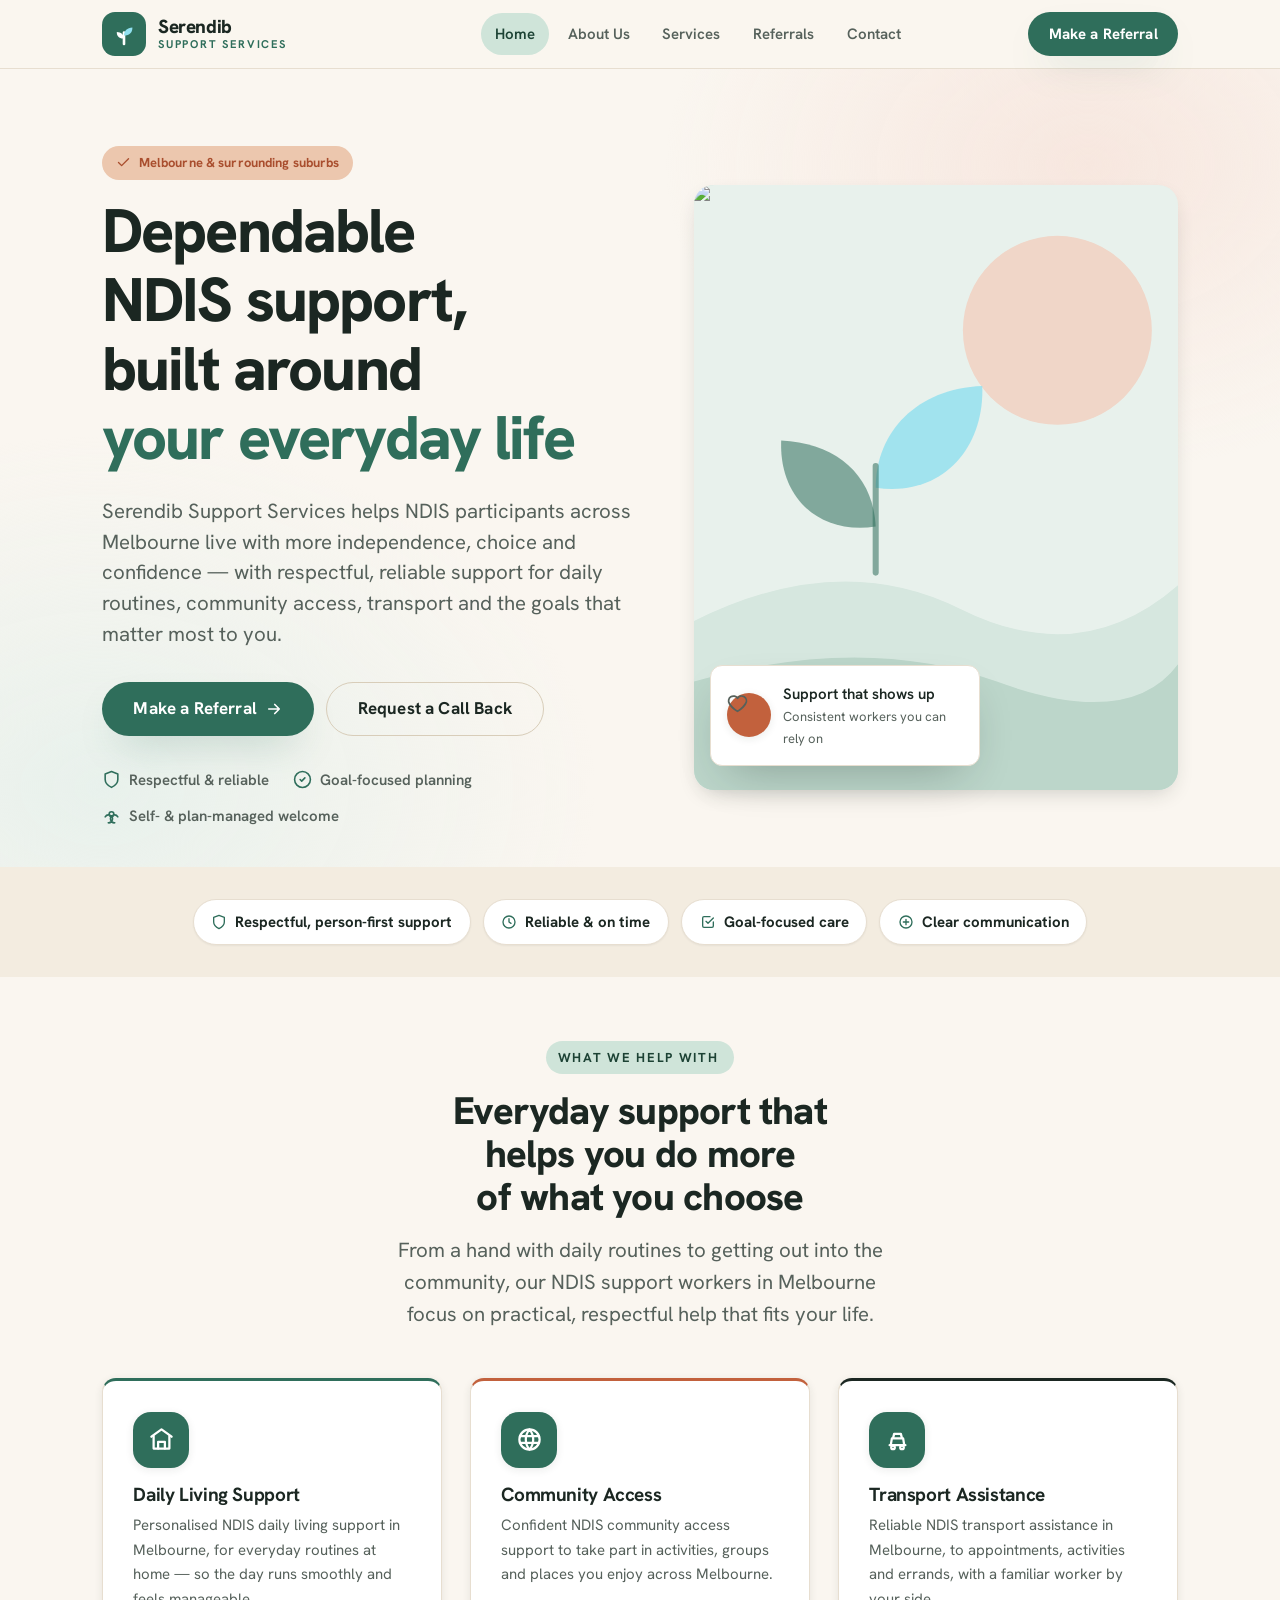
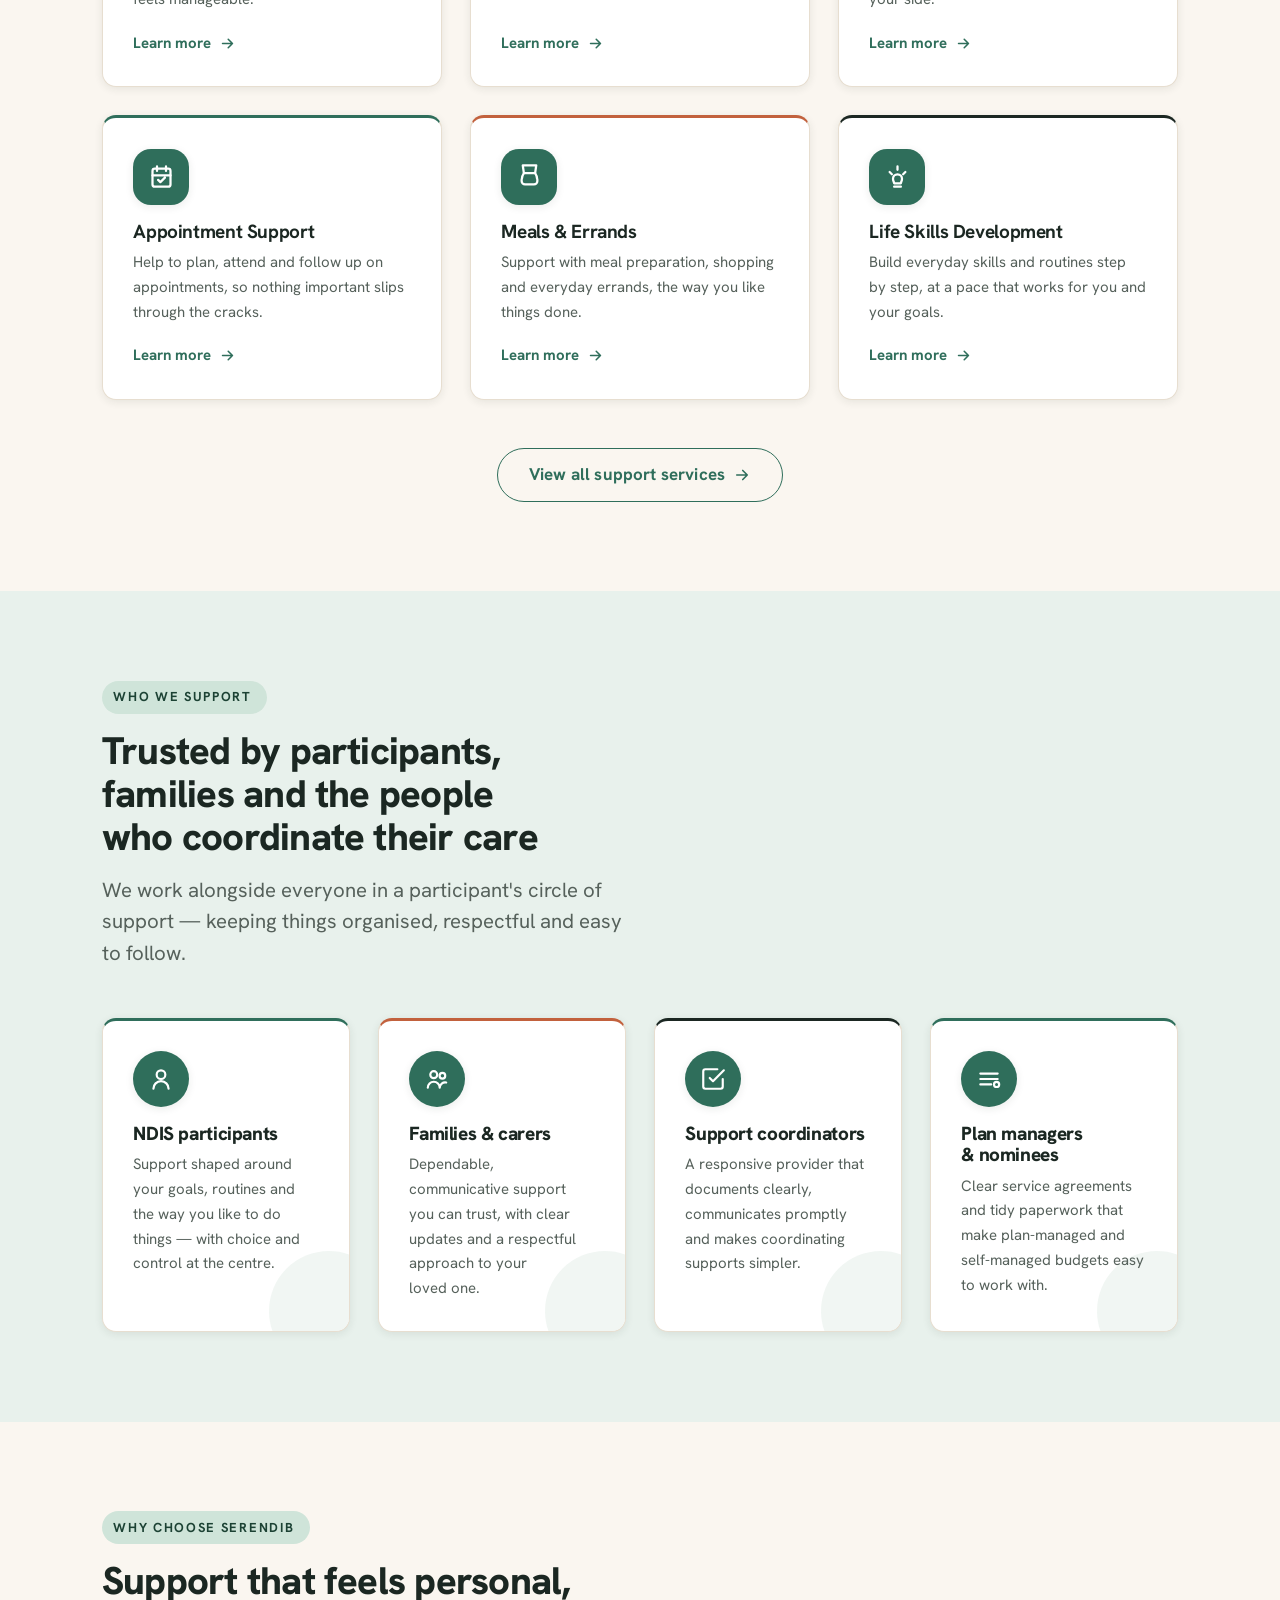
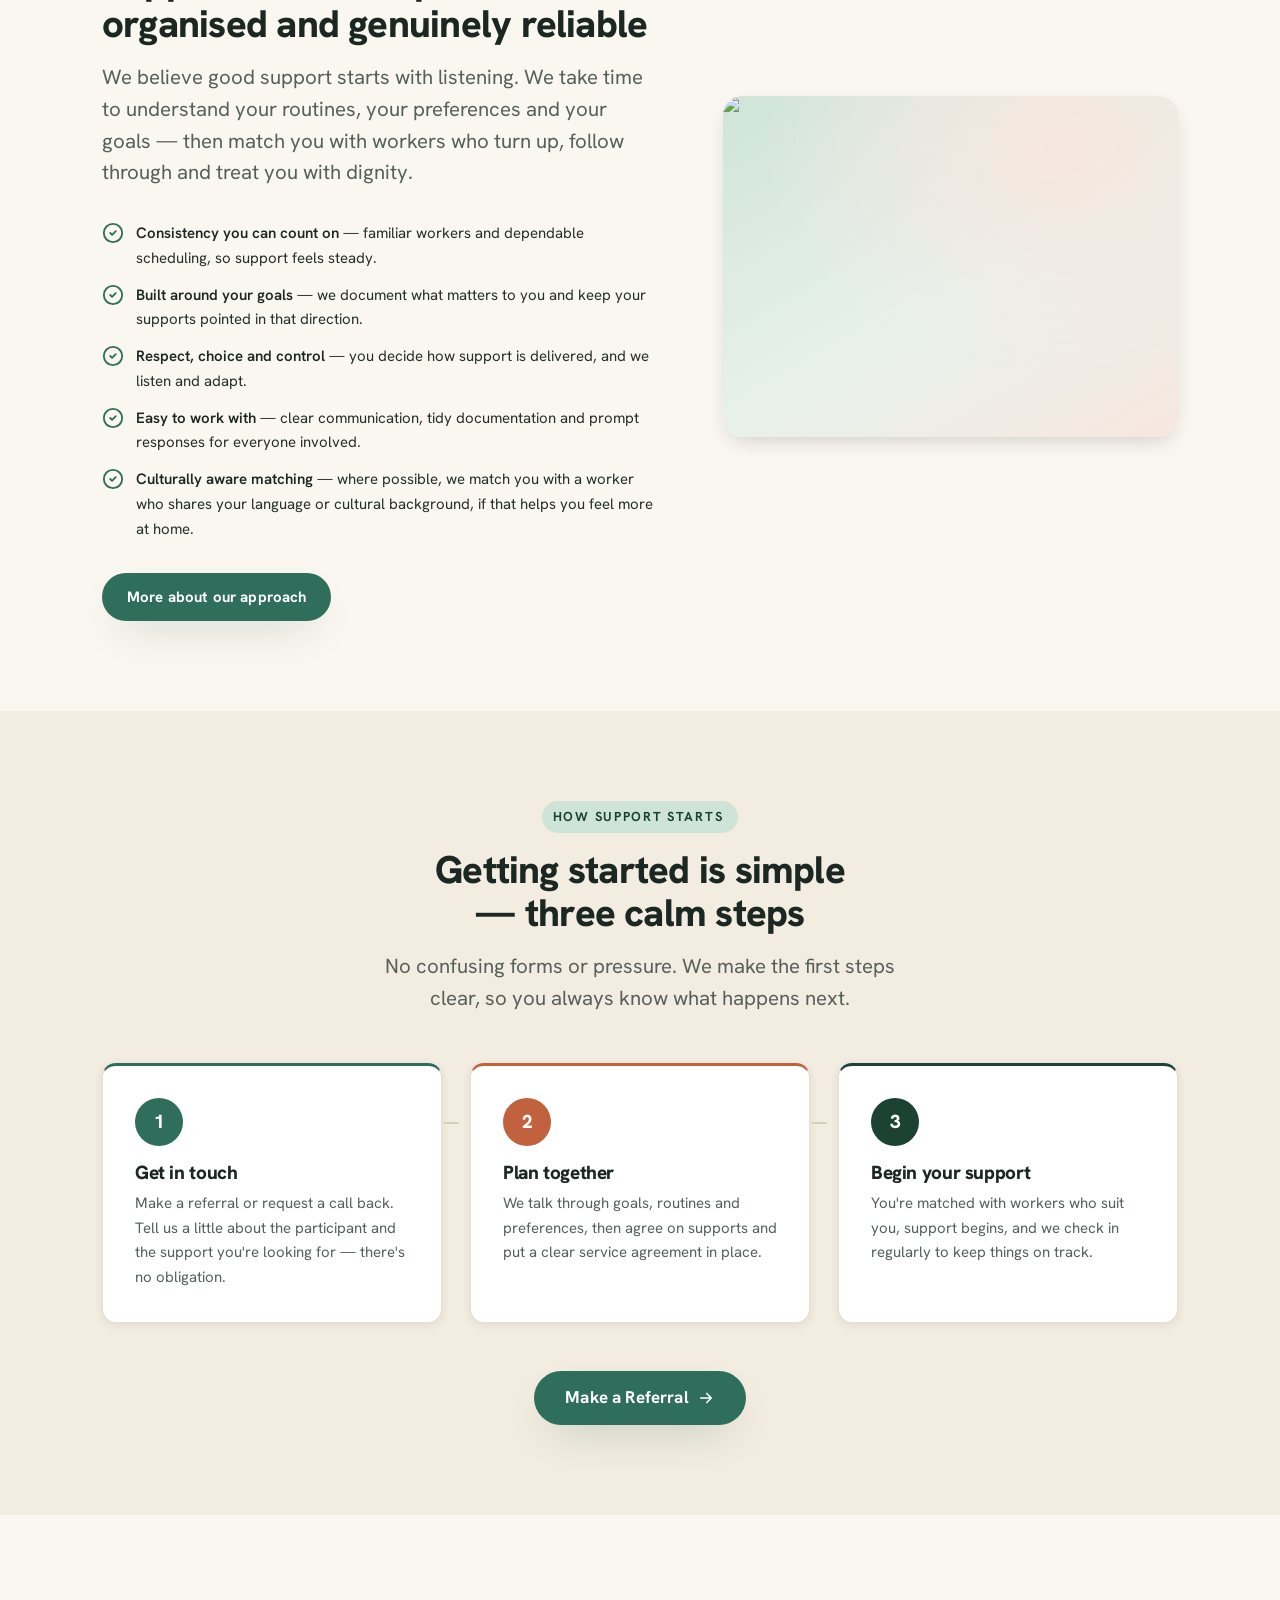
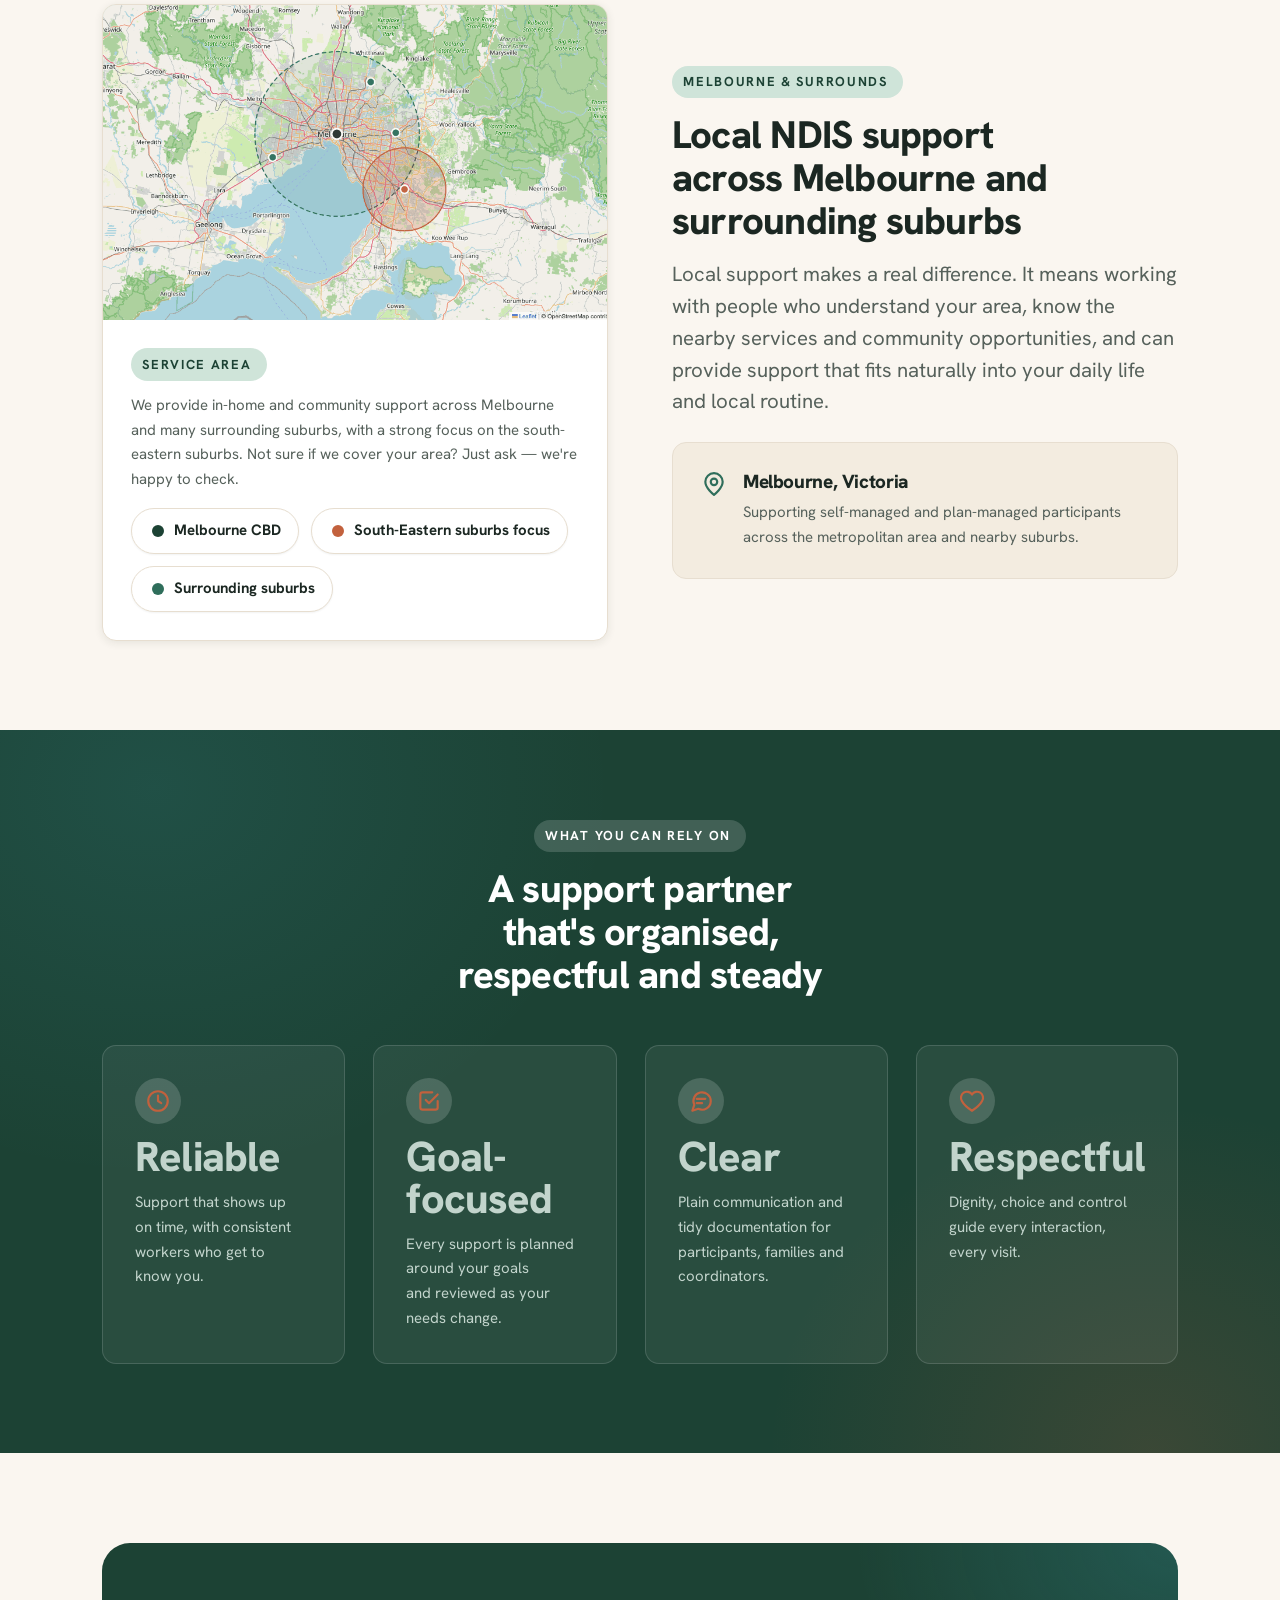
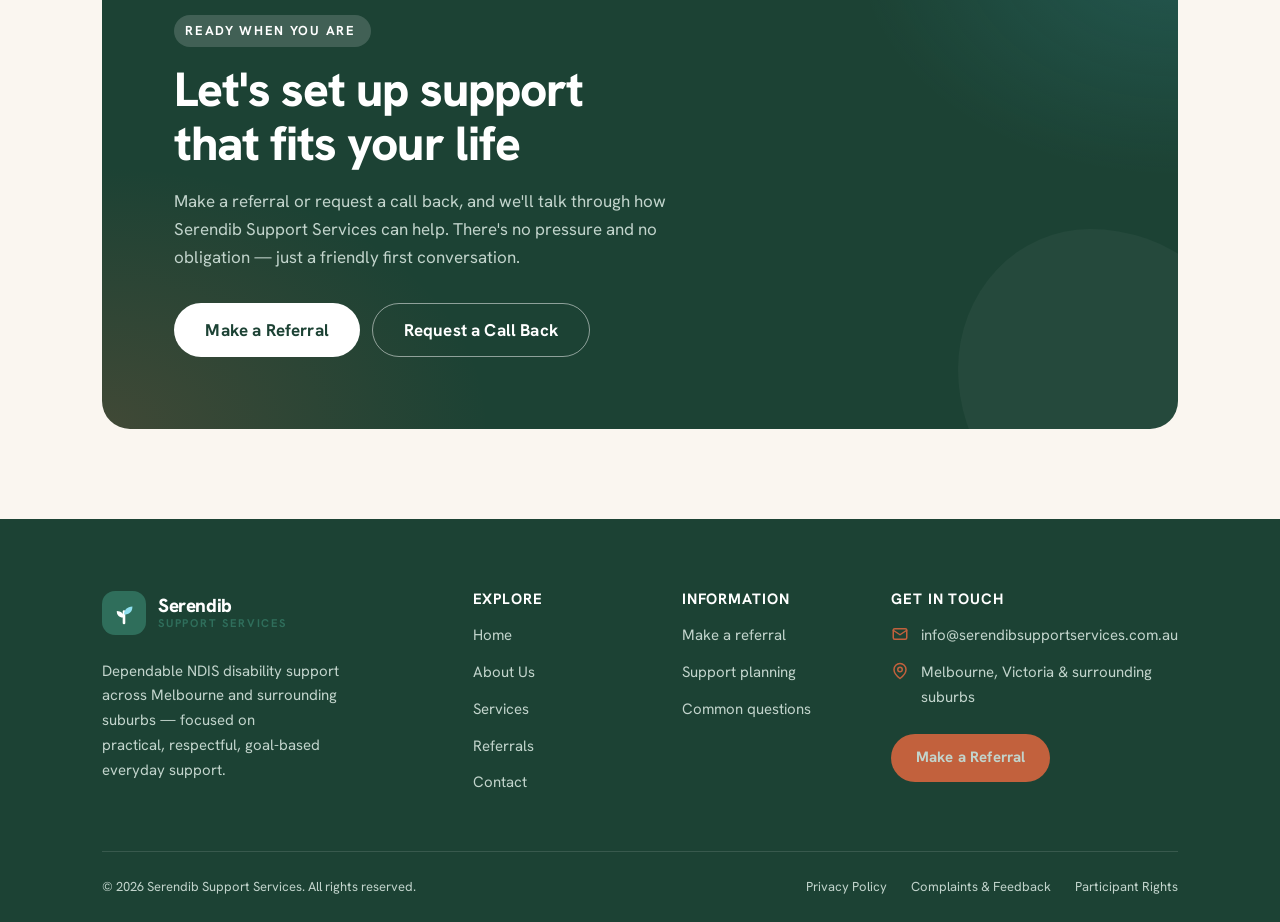
==== commit ae5a4e85: "Fix canonical URLs and internal home links for SEO Point internal home links at "/" instead of "inde" ====
--- a/index.html
+++ b/index.html
@@ -6,11 +6,12 @@
   <meta name="viewport" content="width=device-width, initial-scale=1.0">
   <title>NDIS Support Services Melbourne | Serendib Support Services</title>
   <meta name="description" content="Reliable, respectful NDIS disability support in Melbourne and surrounding suburbs. Daily living support, community access, transport and goal-focused care for self-managed and plan-managed participants. Make a referral today.">
-  <link rel="canonical" href="index.html">
+  <link rel="canonical" href="https://www.serendibsupportservices.com.au/">
   <link rel="icon" href="data:image/svg+xml,%3Csvg xmlns='http://www.w3.org/2000/svg' viewBox='0 0 100 100'%3E%3Ctext y='.9em' font-size='90'%3E%F0%9F%8C%BF%3C/text%3E%3C/svg%3E">
   <meta property="og:title" content="NDIS Support Services Melbourne | Serendib Support Services">
   <meta property="og:description" content="Reliable, respectful NDIS disability support in Melbourne — daily living support, community access, transport and goal-focused care.">
   <meta property="og:type" content="website">
+  <meta property="og:url" content="https://www.serendibsupportservices.com.au/">
   <link rel="preconnect" href="https://fonts.googleapis.com">
   <link rel="preconnect" href="https://fonts.gstatic.com" crossorigin>
   <link href="https://fonts.googleapis.com/css2?family=Hanken+Grotesk:wght@400;500;600;700;800&amp;family=IBM+Plex+Mono:wght@500&amp;display=swap" rel="stylesheet">
@@ -24,7 +25,7 @@
     "areaServed": { "@type": "City", "name": "Melbourne", "containedInPlace": { "@type": "State", "name": "Victoria" } },
     "address": { "@type": "PostalAddress", "addressLocality": "Melbourne", "addressRegion": "VIC", "addressCountry": "AU" },
     "email": "info@serendibsupportservices.com.au",
-    "url": "index.html",
+    "url": "https://www.serendibsupportservices.com.au/",
     "knowsAbout": ["NDIS support", "Disability support", "Community access", "Daily living support", "Transport assistance"]
   }
   </script>
@@ -35,7 +36,7 @@
   <!-- ===================== HEADER ===================== -->
   <header class="site-header">
     <div class="container site-header__inner">
-      <a class="brand" href="index.html" aria-label="Serendib Support Services — home">
+      <a class="brand" href="/" aria-label="Serendib Support Services — home">
         <svg class="brand__mark" viewBox="0 0 44 44" fill="none" aria-hidden="true">
           <rect width="44" height="44" rx="13" fill="#2f6e5b"/>
           <path d="M22 32V20.5" stroke="#fff" stroke-width="2.6" stroke-linecap="round"/>
@@ -46,7 +47,7 @@
       </a>
       <nav class="nav" aria-label="Primary">
         <ul class="nav__list">
-          <li><a class="nav__link is-active" href="index.html" aria-current="page">Home</a></li>
+          <li><a class="nav__link is-active" href="/" aria-current="page">Home</a></li>
           <li><a class="nav__link" href="about.html">About Us</a></li>
           <li><a class="nav__link" href="services.html">Services</a></li>
           <li><a class="nav__link" href="referrals.html">Referrals</a></li>
@@ -351,7 +352,7 @@
     <div class="container">
       <div class="site-footer__top">
         <div class="footer-brand">
-          <a class="brand" href="index.html" aria-label="Serendib Support Services — home">
+          <a class="brand" href="/" aria-label="Serendib Support Services — home">
             <svg class="brand__mark" viewBox="0 0 44 44" fill="none" aria-hidden="true">
               <rect width="44" height="44" rx="13" fill="#2f6e5b"/>
               <path d="M22 32V20.5" stroke="#fff" stroke-width="2.6" stroke-linecap="round"/>
@@ -365,7 +366,7 @@
         <nav class="footer-col" aria-label="Pages">
           <h2 class="footer-col__title">Explore</h2>
           <div class="footer-links">
-            <a href="index.html">Home</a>
+            <a href="/">Home</a>
             <a href="about.html">About Us</a>
             <a href="services.html">Services</a>
             <a href="referrals.html">Referrals</a>
--- a/styles.css
+++ b/styles.css
@@ -16,12 +16,12 @@
   --color-primary-dark:   #245546;   /* hover */
   --color-primary-darker: #1c4234;   /* press / deep panels */
   --color-primary-soft:   #e8f1ec;   /* pale sage — soft section backgrounds */
-  --color-primary-tint:   #d6e7df;   /* sage tint — chips, icon circles */
+  --color-primary-tint:   #cfe4d9;   /* sage tint — chips, icon circles */
 
   --color-accent:         #c2613d;   /* warm terracotta — accents, highlights */
   --color-accent-dark:    #a94e2e;   /* hover */
   --color-accent-soft:    #f7e7df;   /* pale clay — soft backgrounds */
-  --color-accent-tint:    #f0d6c8;   /* clay tint — icon circles */
+  --color-accent-tint:    #ecc7ae;   /* clay tint — icon circles */
 
   /* ---- Neutrals --------------------------------------------------------- */
   --color-bg:             #faf6f0;   /* warm cream — page background */
@@ -93,18 +93,18 @@
 
   /* ---- Radius ----------------------------------------------------------- */
   --radius-xs:   6px;
-  --radius-sm:   10px;
-  --radius-md:   16px;    /* default — buttons, inputs */
-  --radius-lg:   22px;    /* cards */
-  --radius-xl:   30px;    /* large panels */
-  --radius-2xl:  44px;    /* hero / CTA containers */
+  --radius-sm:   8px;
+  --radius-md:   12px;    /* default — buttons, inputs */
+  --radius-lg:   14px;    /* cards */
+  --radius-xl:   20px;    /* large panels */
+  --radius-2xl:  28px;    /* hero / CTA containers */
   --radius-pill: 999px;
 
   /* ---- Shadows (soft, layered) ----------------------------------------- */
   --shadow-xs: 0 1px 2px rgba(40, 50, 45, 0.06);
-  --shadow-sm: 0 2px 8px rgba(40, 50, 45, 0.07);
-  --shadow-md: 0 10px 28px -12px rgba(35, 55, 45, 0.22);
-  --shadow-lg: 0 24px 60px -24px rgba(28, 50, 40, 0.30);
+  --shadow-sm: 0 2px 8px rgba(28, 40, 32, 0.09);
+  --shadow-md: 0 8px 22px -8px rgba(28, 40, 32, 0.24);
+  --shadow-lg: 0 20px 48px -18px rgba(20, 35, 28, 0.32);
   --shadow-glow: 0 18px 40px -18px rgba(47, 110, 91, 0.40);
 
   /* ---- Layout ----------------------------------------------------------- */
@@ -253,17 +253,13 @@
   font-weight: var(--fw-bold);
   letter-spacing: var(--tracking-label);
   text-transform: uppercase;
-  color: var(--color-primary);
+  color: var(--color-primary-darker);
+  background: var(--color-primary-tint);
+  padding: 0.35rem 0.95rem 0.35rem 0.7rem;
+  border-radius: var(--radius-pill);
   margin-bottom: var(--space-4);
 }
-.eyebrow::before {
-  content: "";
-  width: 22px; height: 2px;
-  background: var(--color-accent);
-  border-radius: var(--radius-pill);
-}
-.section--primary .eyebrow { color: var(--color-accent); }
-.section--primary .eyebrow::before { background: var(--color-on-dark-muted); }
+.section--primary .eyebrow, .cta-panel .eyebrow { background: rgba(255,255,255,0.16); color: #fff; }
 
 .title    { font-size: var(--fs-2xl); }
 .title-lg { font-size: var(--fs-3xl); }
@@ -303,12 +299,12 @@
   cursor: pointer;
   text-align: center;
   transition: background var(--transition), border-color var(--transition),
-              color var(--transition), box-shadow var(--transition);
+              color var(--transition), box-shadow var(--transition), transform var(--transition);
 }
 .btn svg { width: 18px; height: 18px; }
 .btn--primary { --btn-bg: var(--color-primary); box-shadow: var(--shadow-glow); }
-.btn--primary:hover  { background: var(--color-primary-dark); color: #fff; }
-.btn--primary:active { background: var(--color-primary-darker); }
+.btn--primary:hover  { background: var(--color-primary-dark); color: #fff; transform: translateY(-2px); box-shadow: var(--shadow-lg); }
+.btn--primary:active { background: var(--color-primary-darker); transform: translateY(0); }
 
 .btn--accent { --btn-bg: var(--color-accent); }
 .btn--accent:hover { background: var(--color-accent-dark); color: #fff; }
@@ -318,14 +314,14 @@
   --btn-fg: var(--color-primary);
   border-color: var(--color-primary);
 }
-.btn--secondary:hover { background: var(--color-primary); color: #fff; }
+.btn--secondary:hover { background: var(--color-primary); color: #fff; transform: translateY(-2px); }
 
 .btn--ghost {
   --btn-bg: transparent;
   --btn-fg: var(--color-heading);
   border-color: var(--color-border-strong);
 }
-.btn--ghost:hover { background: var(--color-surface); border-color: var(--color-primary); color: var(--color-primary); }
+.btn--ghost:hover { background: var(--color-surface); border-color: var(--color-primary); color: var(--color-primary); transform: translateY(-2px); }
 
 .btn--white {
   --btn-bg: #fff;
@@ -389,7 +385,7 @@
   border: 1px solid var(--color-border);
   border-radius: var(--radius-pill);
   font-size: var(--fs-sm);
-  font-weight: var(--fw-semibold);
+  font-weight: var(--fw-bold);
   color: var(--color-heading);
   box-shadow: var(--shadow-xs);
 }
@@ -405,27 +401,29 @@
   justify-content: center;
   width: 56px; height: 56px;
   border-radius: var(--radius-pill);
-  background: var(--color-primary-tint);
-  color: var(--color-primary-dark);
+  background: var(--color-primary);
+  color: #fff;
+  box-shadow: var(--shadow-sm);
   flex-shrink: 0;
 }
 .icon-circle svg { width: 26px; height: 26px; }
-.icon-circle--accent { background: var(--color-accent-tint); color: var(--color-accent-dark); }
-.icon-circle--sand   { background: var(--color-sand); color: #6c5a3c; }
+.icon-circle--accent { background: var(--color-accent); color: #fff; }
+.icon-circle--sand   { background: var(--color-heading); color: #fff; }
 .icon-circle--sm { width: 44px; height: 44px; }
 .icon-circle--sm svg { width: 21px; height: 21px; }
 .icon-circle--lg { width: 68px; height: 68px; border-radius: 26px; }
 .icon-circle--lg svg { width: 30px; height: 30px; }
 
-/* a soft "squircle" variant for service cards */
+/* solid "squircle" variant for service cards */
 .icon-squircle {
   display: inline-flex;
   align-items: center;
   justify-content: center;
   width: 56px; height: 56px;
   border-radius: 18px;
-  background: var(--color-primary-soft);
-  color: var(--color-primary);
+  background: var(--color-primary);
+  color: #fff;
+  box-shadow: var(--shadow-sm);
 }
 .icon-squircle svg { width: 27px; height: 27px; }
 
@@ -481,13 +479,16 @@
   flex-direction: column;
   background: var(--color-surface);
   border: 1px solid var(--color-border);
+  border-top: 3px solid var(--color-primary);
   border-radius: var(--radius-lg);
   padding: clamp(1.4rem, 3vw, 1.9rem);
   box-shadow: var(--shadow-sm);
   transition: box-shadow var(--transition-slow), border-color var(--transition), transform var(--transition-slow);
   height: 100%;
 }
-.service-card:hover { box-shadow: var(--shadow-md); border-color: var(--color-primary-tint); transform: translateY(var(--hover-lift)); }
+.service-card:nth-of-type(3n+2) { border-top-color: var(--color-accent); }
+.service-card:nth-of-type(3n+3) { border-top-color: var(--color-heading); }
+.service-card:hover { box-shadow: var(--shadow-lg); border-color: var(--color-primary-tint); transform: translateY(-5px); }
 .service-card__title { font-size: var(--fs-md); font-weight: var(--fw-bold); margin-top: var(--space-4); color: var(--color-heading); }
 .service-card__text  { margin-top: var(--space-2); color: var(--color-muted); font-size: var(--fs-sm); flex: 1; }
 .service-card__foot  { margin-top: var(--space-4); }
@@ -502,11 +503,16 @@
   position: relative;
   background: var(--color-surface);
   border: 1px solid var(--color-border);
+  border-top: 3px solid var(--color-primary);
   border-radius: var(--radius-lg);
   padding: clamp(1.4rem, 3vw, 1.9rem);
   box-shadow: var(--shadow-sm);
   overflow: hidden;
-}
+  transition: box-shadow var(--transition-slow), transform var(--transition-slow);
+}
+.audience-card:nth-of-type(4n+2) { border-top-color: var(--color-accent); }
+.audience-card:nth-of-type(4n+3) { border-top-color: var(--color-heading); }
+.audience-card:hover { box-shadow: var(--shadow-lg); transform: translateY(-5px); }
 .audience-card::after {
   content: "";
   position: absolute;
@@ -525,10 +531,13 @@
 .value-card {
   background: var(--color-surface);
   border: 1px solid var(--color-border);
+  border-top: 3px solid var(--color-primary);
   border-radius: var(--radius-lg);
   padding: clamp(1.4rem, 3vw, 1.9rem);
   box-shadow: var(--shadow-sm);
-}
+  transition: box-shadow var(--transition-slow), transform var(--transition-slow);
+}
+.value-card:hover { box-shadow: var(--shadow-lg); transform: translateY(-5px); }
 .value-card__num {
   font-family: var(--font-mono);
   font-size: var(--fs-sm);
@@ -592,10 +601,13 @@
   position: relative;
   background: var(--color-surface);
   border: 1px solid var(--color-border);
+  border-top: 3px solid var(--color-primary);
   border-radius: var(--radius-lg);
   padding: clamp(1.5rem, 3vw, 2rem);
   box-shadow: var(--shadow-sm);
-}
+  transition: box-shadow var(--transition-slow), transform var(--transition-slow);
+}
+.step:hover { box-shadow: var(--shadow-lg); transform: translateY(-5px); }
 .step__num {
   display: inline-flex;
   align-items: center;
@@ -611,6 +623,8 @@
 }
 .step:nth-child(2) .step__num { background: var(--color-accent); }
 .step:nth-child(3) .step__num { background: var(--color-primary-darker); }
+.step:nth-child(2) { border-top-color: var(--color-accent); }
+.step:nth-child(3) { border-top-color: var(--color-primary-darker); }
 .step h3 { font-size: var(--fs-md); margin-bottom: var(--space-2); }
 .step p  { color: var(--color-muted); font-size: var(--fs-sm); }
 /* connector dots on desktop row layout */
@@ -673,7 +687,9 @@
   background: rgba(255,255,255,0.06);
   border: 1px solid rgba(255,255,255,0.14);
   border-radius: var(--radius-lg);
-}
+  transition: transform var(--transition-slow), background var(--transition);
+}
+.stat:hover { transform: translateY(-3px); background: rgba(255,255,255,0.1); }
 .stat__num {
   font-family: var(--font-heading);
   font-size: clamp(2rem, 4vw, 2.6rem);
@@ -683,13 +699,21 @@
   line-height: 1;
 }
 .stat__label { margin-top: var(--space-3); color: var(--color-on-dark-muted); font-size: var(--fs-sm); }
-.stat__icon { color: var(--color-accent); margin-bottom: var(--space-3); }
+.stat__icon {
+  display: inline-flex; align-items: center; justify-content: center;
+  width: 46px; height: 46px;
+  border-radius: var(--radius-pill);
+  background: rgba(255,255,255,0.16);
+  color: var(--color-accent);
+  margin-bottom: var(--space-3);
+}
 .stat__icon svg { width: 26px; height: 26px; }
 
 /* stat band on light background */
 .stat--light { background: var(--color-surface); border-color: var(--color-border); box-shadow: var(--shadow-sm); }
 .stat--light .stat__num { color: var(--color-primary); }
 .stat--light .stat__label { color: var(--color-muted); }
+.stat--light .stat__icon { background: var(--color-primary-soft); }
 
 /* --------------------------------------------------------------------------
    15. COMPARISON TABLE
@@ -930,8 +954,7 @@
 /* color:transparent hides the raw alt text on a broken image while the alt
    attribute stays available to screen readers; the soft panel reads as intentional */
 .media img { position: relative; z-index: 1; width: 100%; height: 100%; object-fit: cover; display: block; color: transparent; }
-.media--blob   { border-radius: 58% 42% 55% 45% / 55% 48% 52% 45%; }
-.media--blob-2 { border-radius: 42% 58% 48% 52% / 60% 42% 58% 40%; }
+.media--blob, .media--blob-2 { border-radius: var(--radius-xl); }
 .media--ratio-4-3 { aspect-ratio: 4 / 3; }
 .media--ratio-1-1 { aspect-ratio: 1 / 1; }
 .media--ratio-3-4 { aspect-ratio: 3 / 4; }
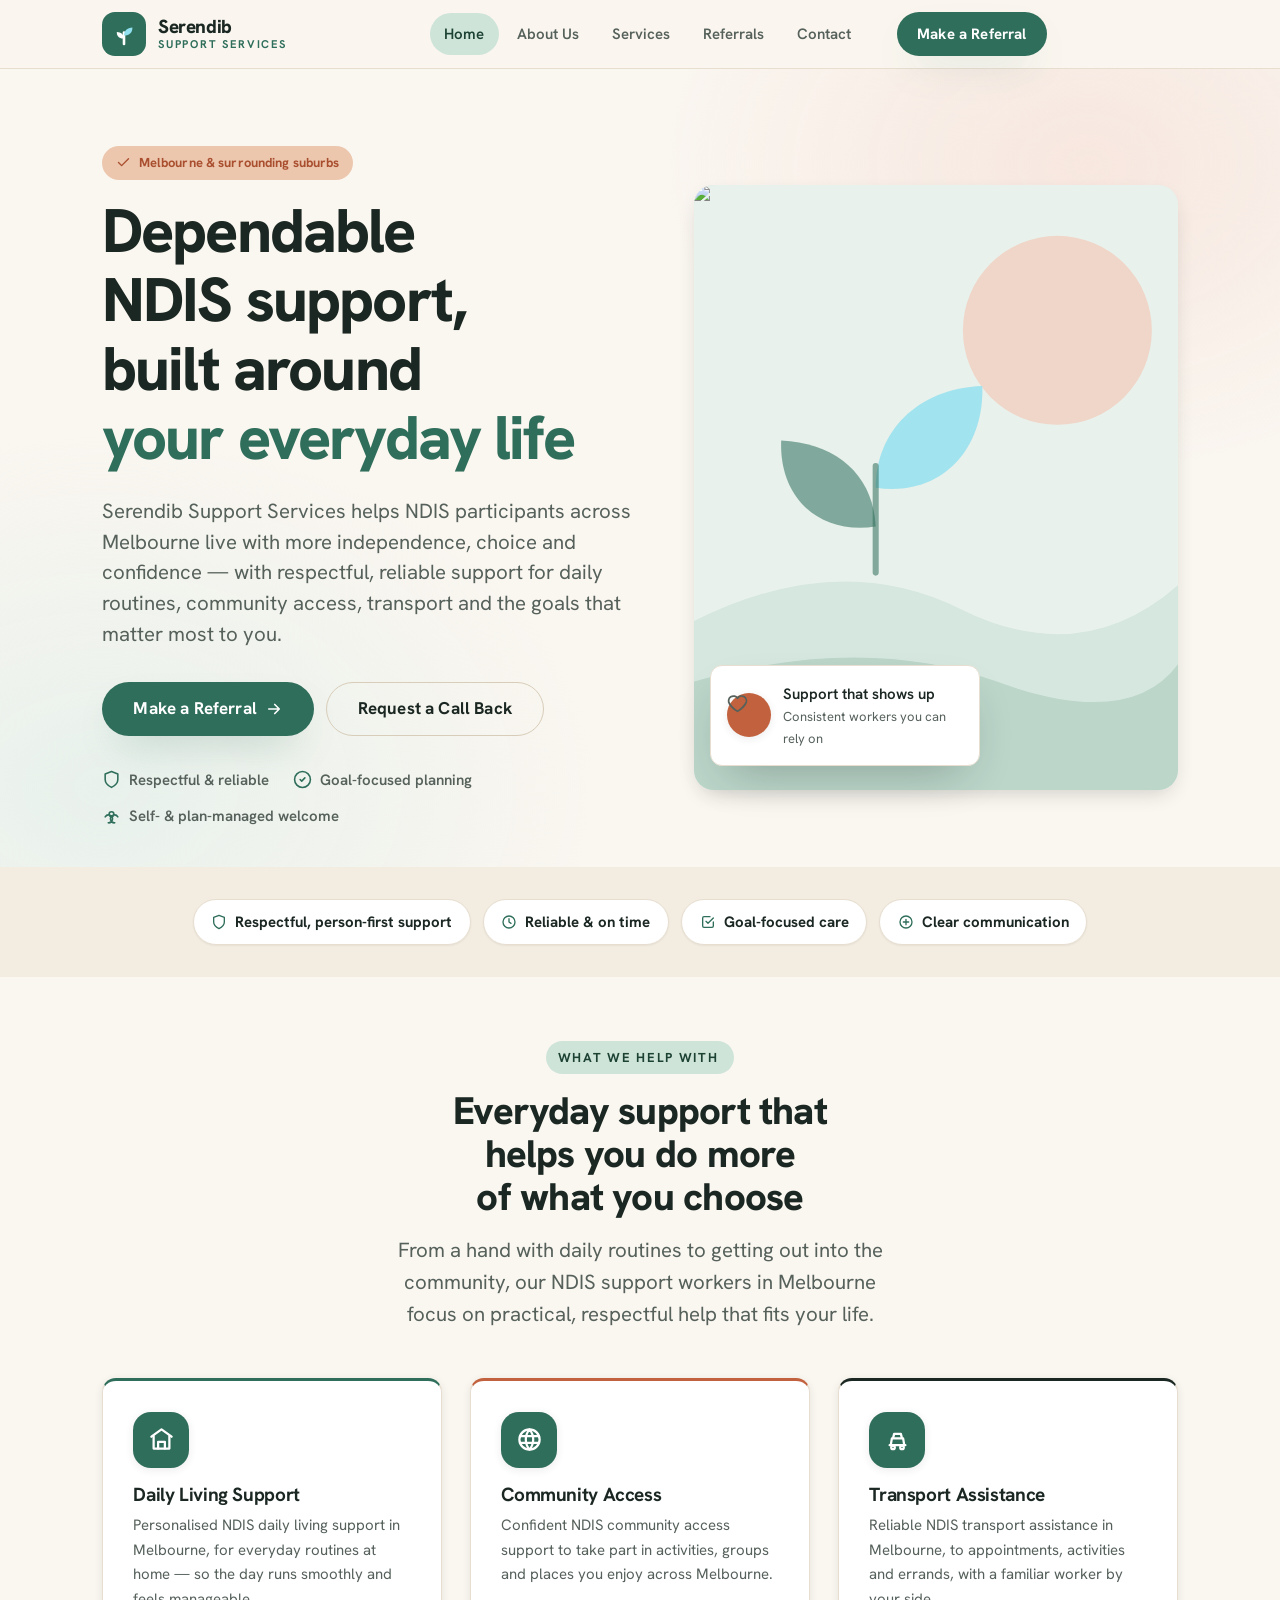
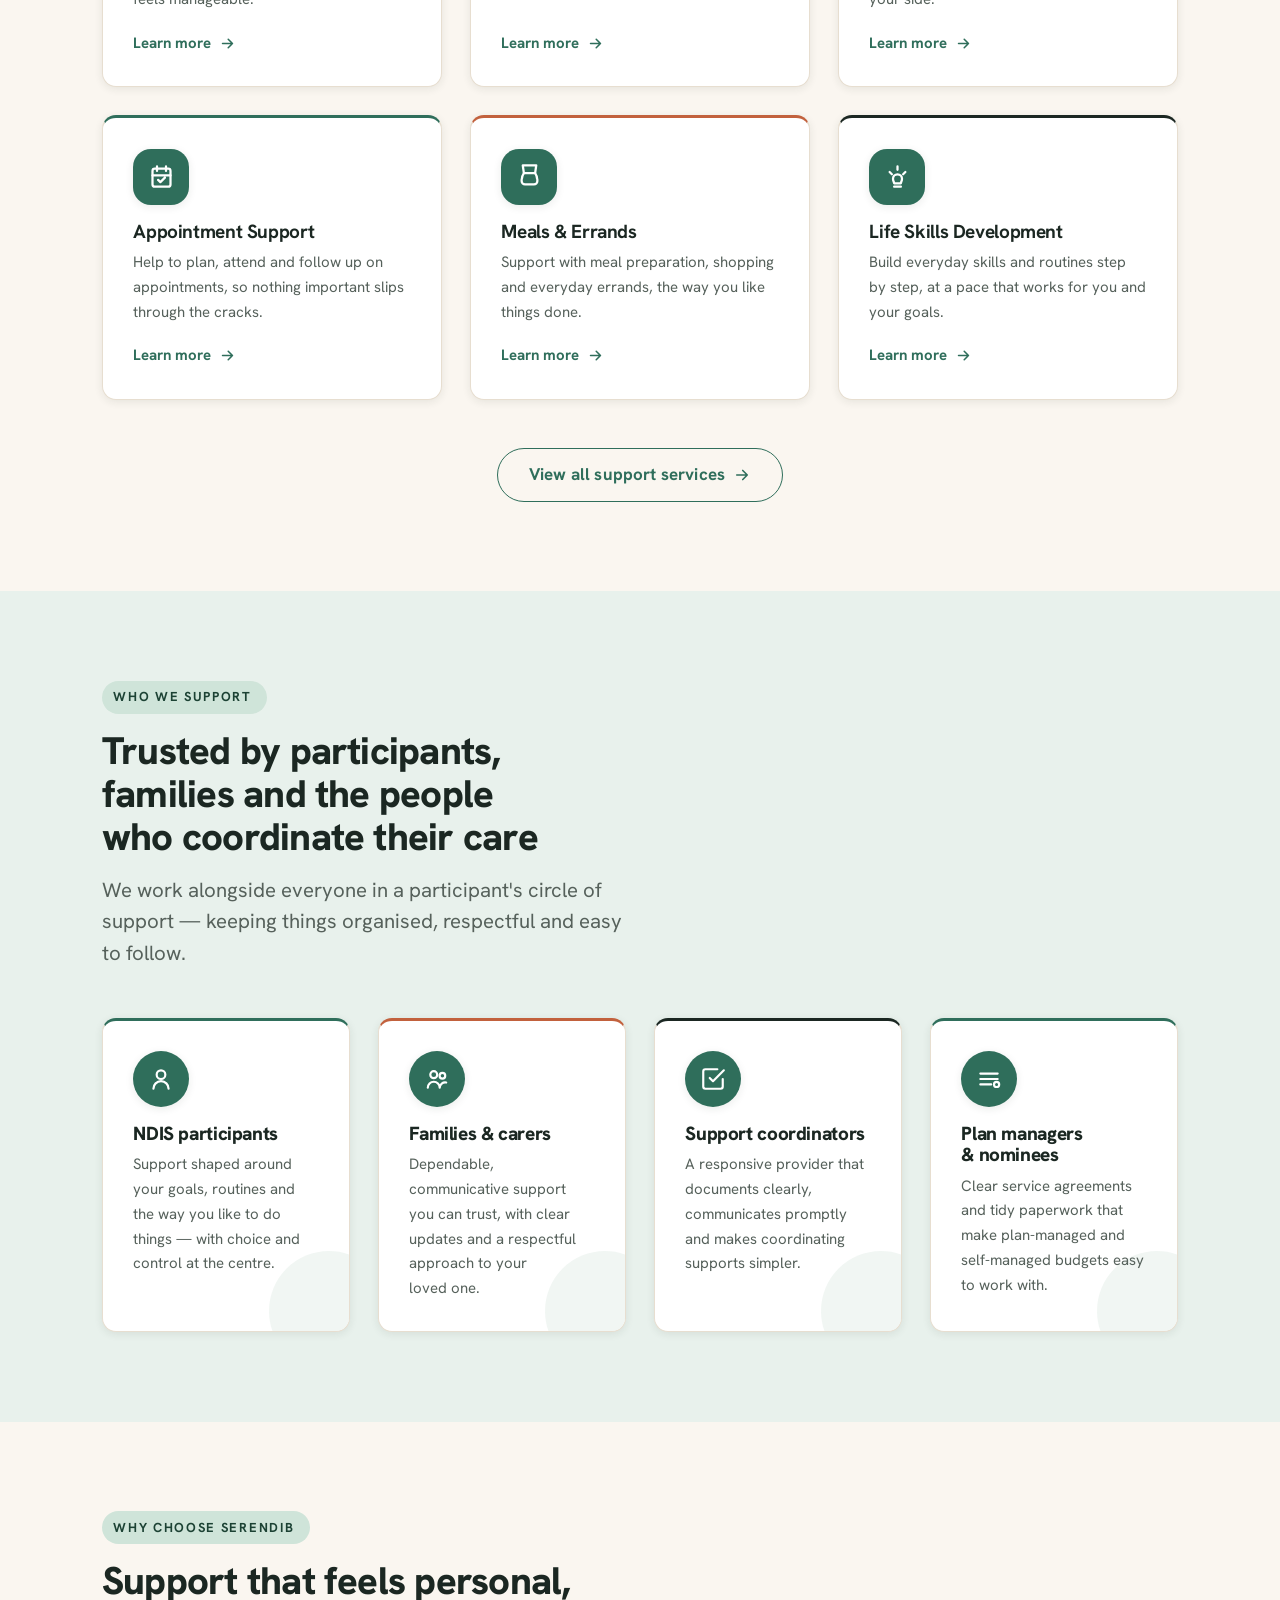
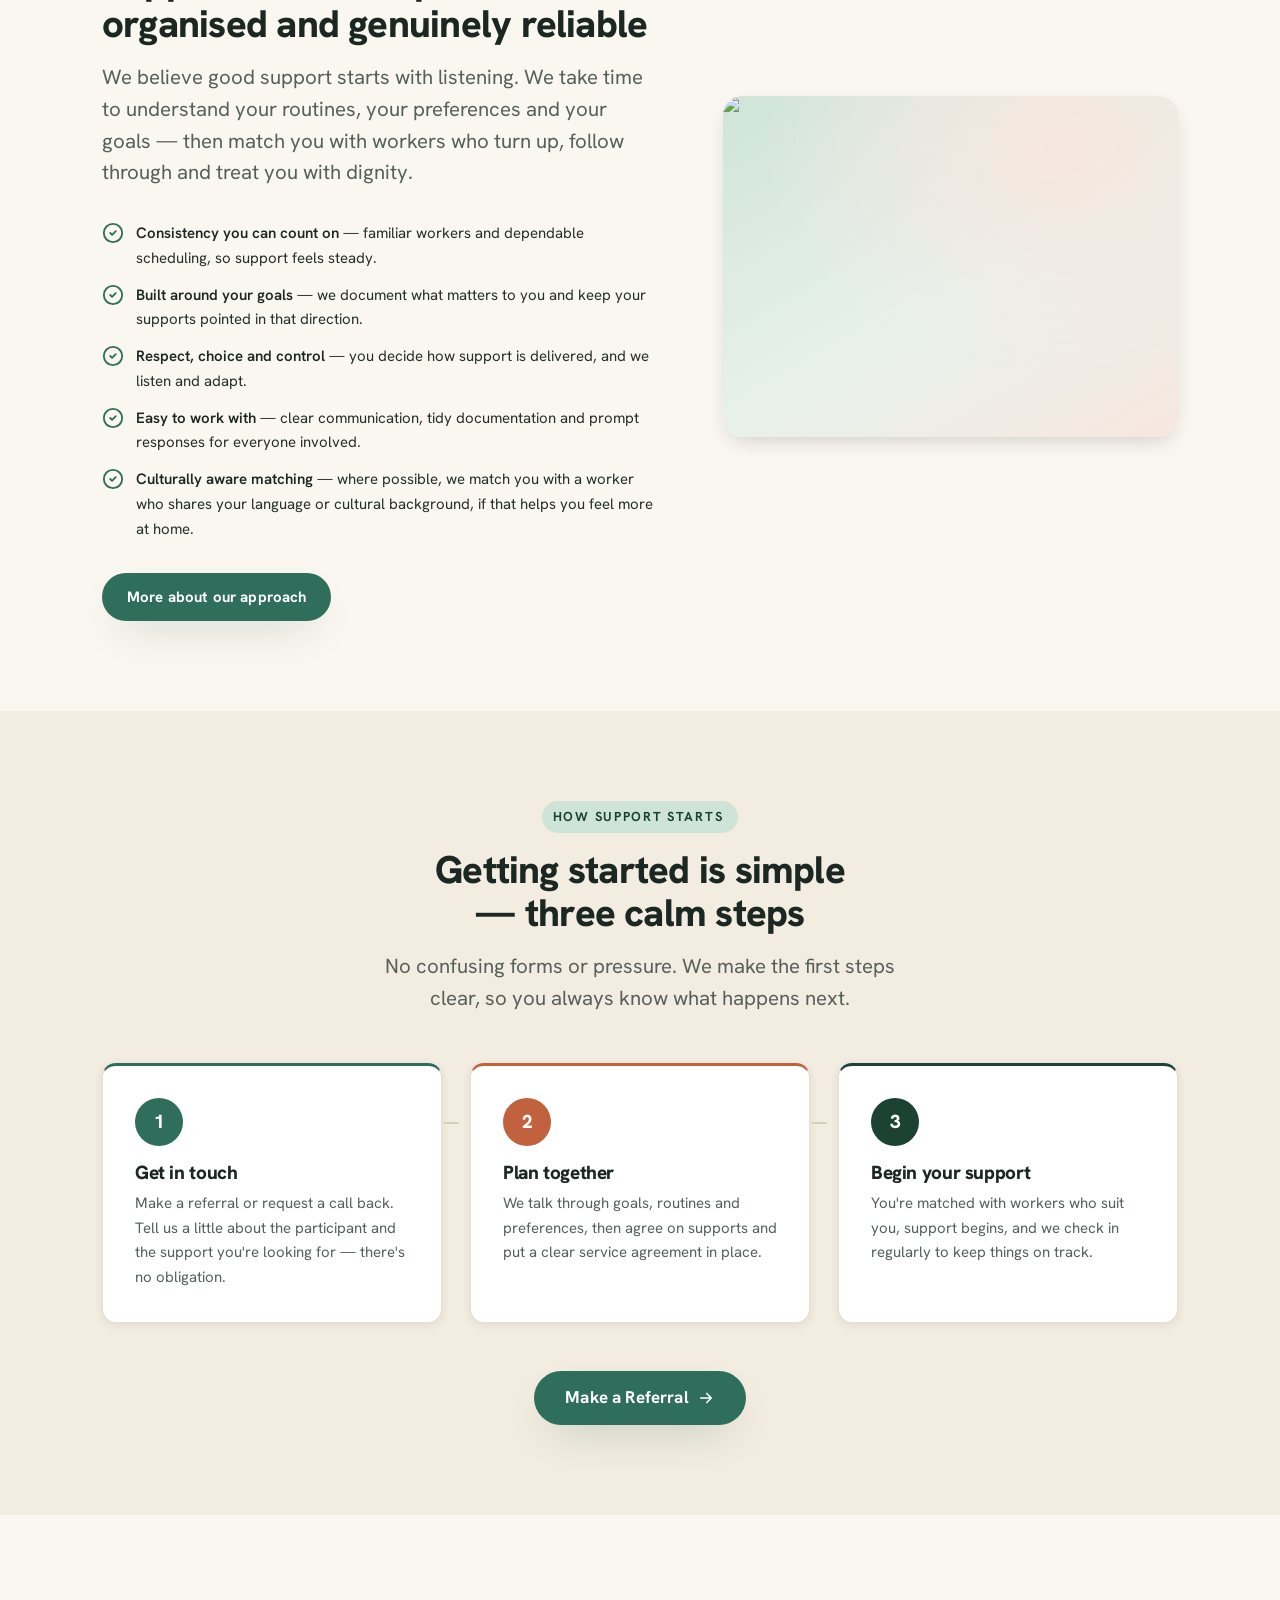
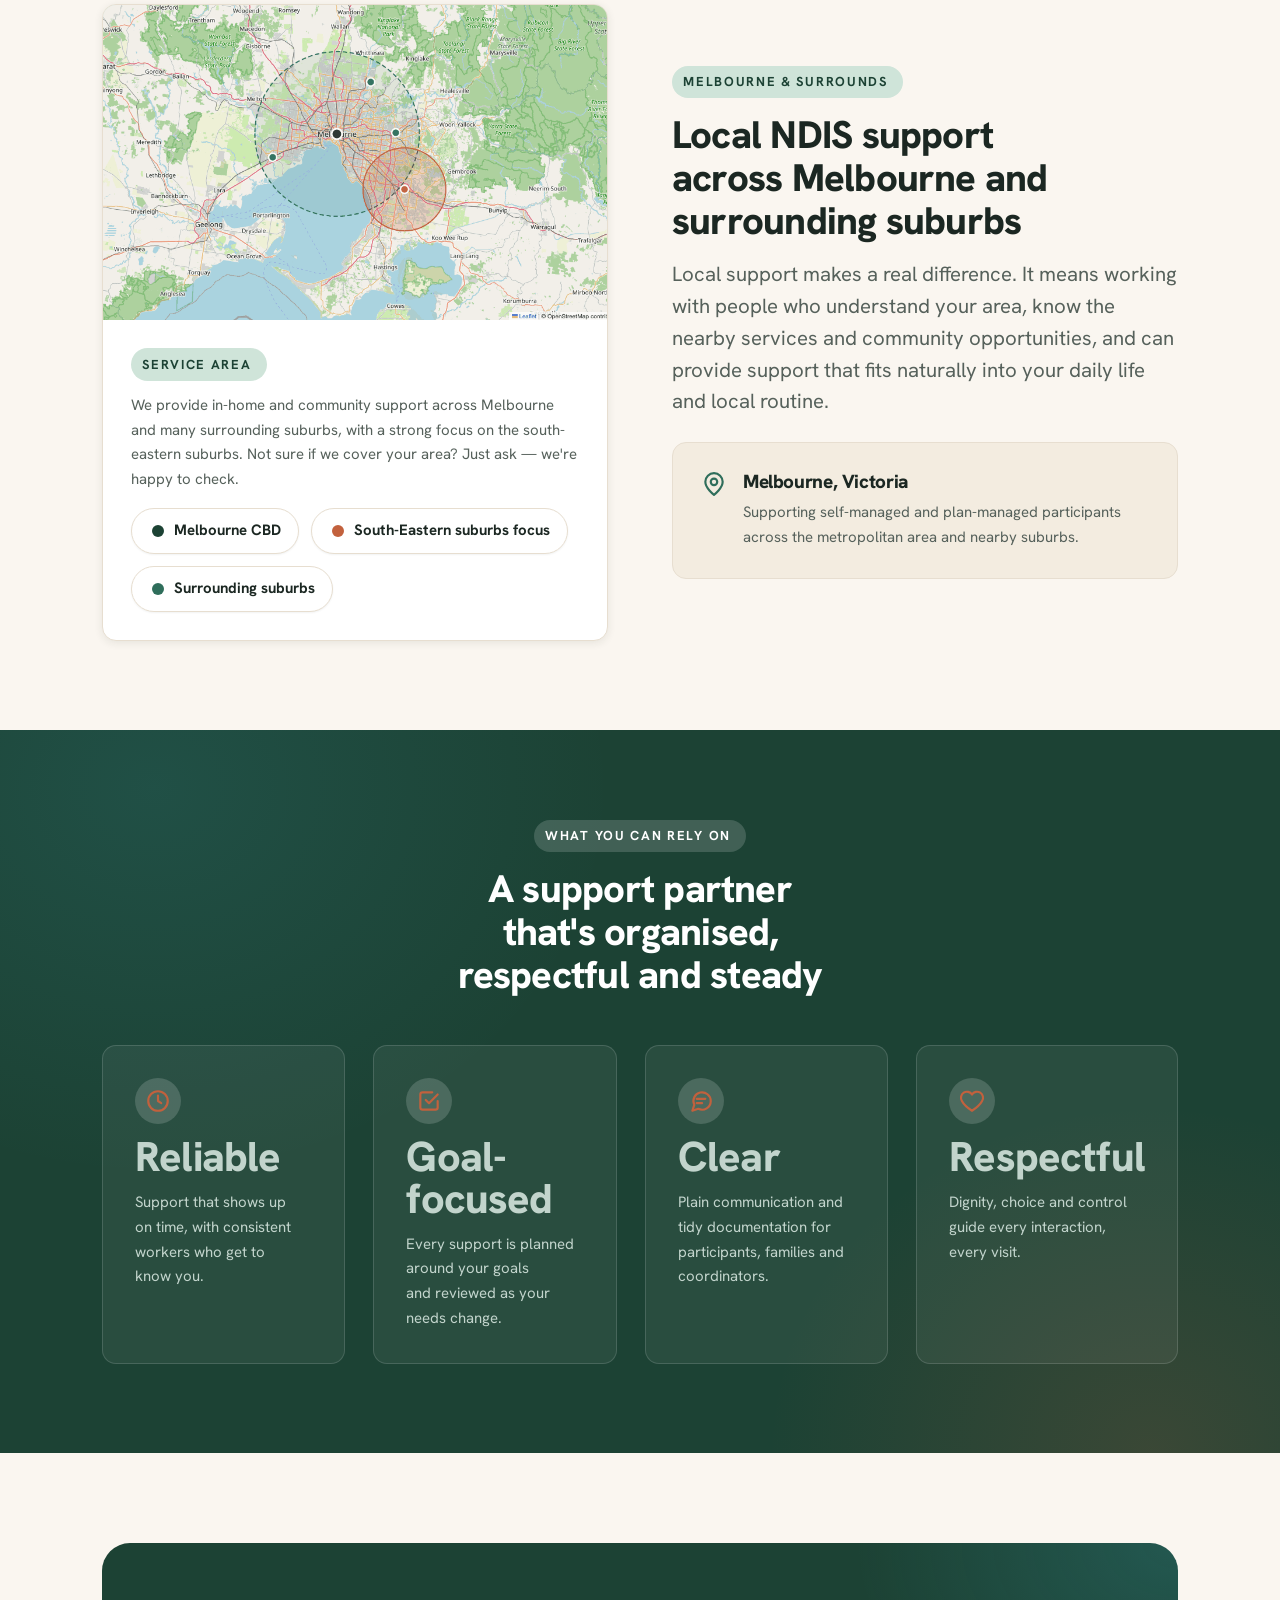
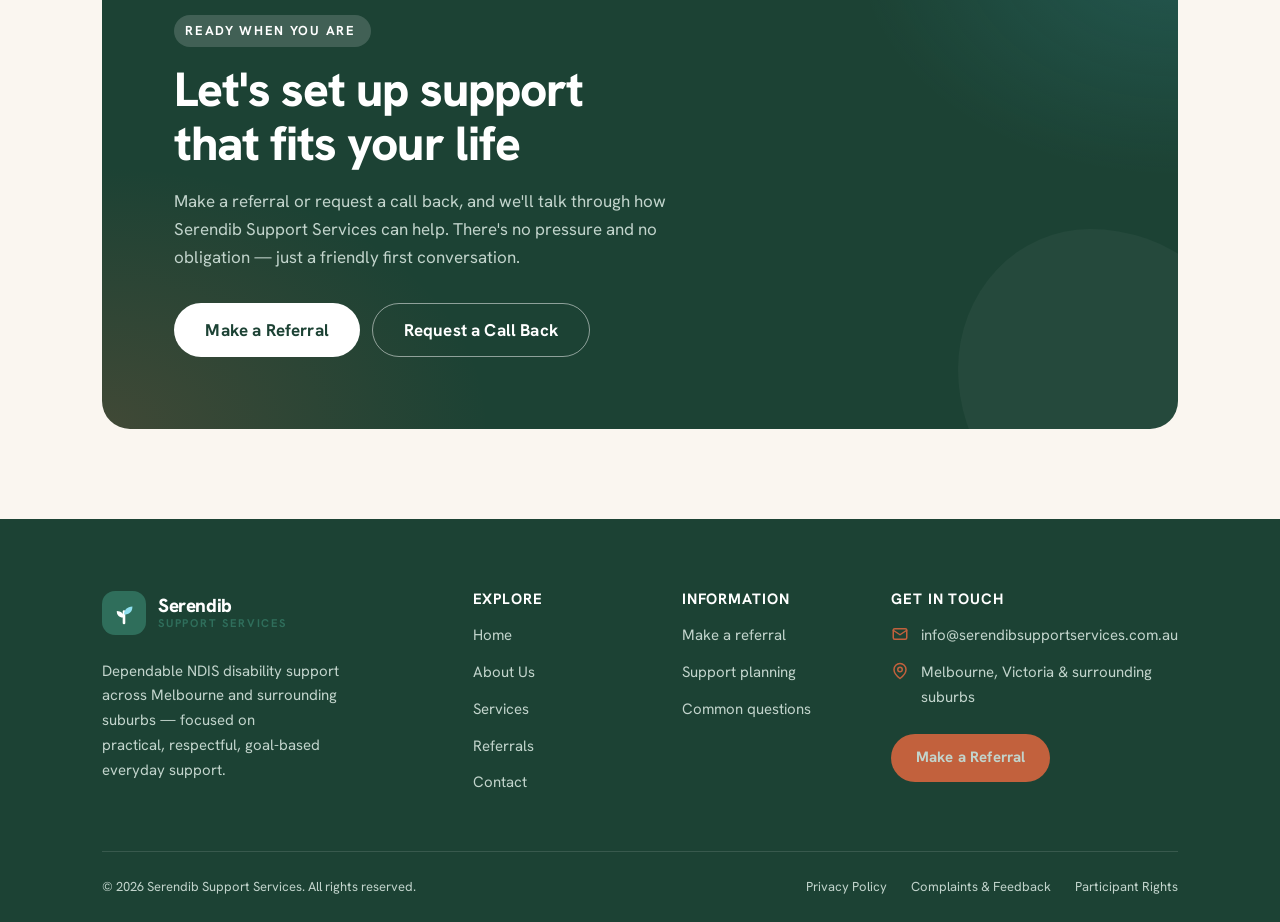
==== commit afe5f389: "Add mobile hamburger menu with animated dropdown Replace the wrapping mobile nav (which overflowed a" ====
--- a/index.html
+++ b/index.html
@@ -45,18 +45,23 @@
         </svg>
         <span class="brand__name">Serendib<span class="brand__sub">Support Services</span></span>
       </a>
+      <input type="checkbox" id="nav-toggle" class="nav-toggle-input sr-only" aria-label="Toggle menu">
+      <label for="nav-toggle" class="nav-toggle" aria-label="Toggle menu">
+        <svg class="nav-toggle__icon nav-toggle__icon--open" viewBox="0 0 24 24" fill="none" stroke="currentColor" stroke-width="2.2" stroke-linecap="round" stroke-linejoin="round" aria-hidden="true"><path d="M4 7h16M4 12h16M4 17h16"/></svg>
+        <svg class="nav-toggle__icon nav-toggle__icon--close" viewBox="0 0 24 24" fill="none" stroke="currentColor" stroke-width="2.2" stroke-linecap="round" stroke-linejoin="round" aria-hidden="true"><path d="M6 6l12 12M18 6L6 18"/></svg>
+      </label>
       <nav class="nav" aria-label="Primary">
         <ul class="nav__list">
-          <li><a class="nav__link is-active" href="/" aria-current="page">Home</a></li>
-          <li><a class="nav__link" href="about.html">About Us</a></li>
-          <li><a class="nav__link" href="services.html">Services</a></li>
-          <li><a class="nav__link" href="referrals.html">Referrals</a></li>
-          <li><a class="nav__link" href="contact.html">Contact</a></li>
+            <li><a class="nav__link is-active" href="/" aria-current="page">Home</a></li>
+            <li><a class="nav__link" href="about.html">About Us</a></li>
+            <li><a class="nav__link" href="services.html">Services</a></li>
+            <li><a class="nav__link" href="referrals.html">Referrals</a></li>
+            <li><a class="nav__link" href="contact.html">Contact</a></li>
         </ul>
+        <div class="header-cta">
+          <a class="btn btn--primary" href="referrals.html">Make a Referral</a>
+        </div>
       </nav>
-      <div class="header-cta">
-        <a class="btn btn--primary" href="referrals.html">Make a Referral</a>
-      </div>
     </div>
   </header>
 
--- a/styles.css
+++ b/styles.css
@@ -1043,7 +1043,7 @@
 .crumbs svg { width: 14px; height: 14px; }
 
 /* --------------------------------------------------------------------------
-   22. SITE HEADER / NAV  (no-JS responsive)
+   22. SITE HEADER / NAV  (hamburger disclosure on mobile, no JS required)
    -------------------------------------------------------------------------- */
 .site-header {
   position: sticky;
@@ -1055,18 +1055,62 @@
 }
 .site-header__inner {
   display: flex;
-  flex-wrap: wrap;
-  align-items: center;
-  gap: var(--space-3) var(--space-5);
+  align-items: center;
+  justify-content: space-between;
+  gap: var(--space-3);
   padding-block: var(--space-3);
 }
-.brand { display: inline-flex; align-items: center; gap: var(--space-3); margin-right: auto; }
+.brand { display: inline-flex; align-items: center; gap: var(--space-3); }
 .brand__mark { width: 44px; height: 44px; flex-shrink: 0; }
 .brand__name { font-family: var(--font-heading); font-weight: var(--fw-extra); font-size: 1.18rem; color: var(--color-heading); line-height: 1.05; letter-spacing: -0.02em; }
 .brand__sub  { display: block; font-size: 0.7rem; font-weight: var(--fw-bold); letter-spacing: 0.16em; text-transform: uppercase; color: var(--color-primary); margin-top: 2px; }
 
-.nav { order: 3; flex-basis: 100%; }
-.nav__list { display: flex; flex-wrap: wrap; gap: var(--space-1); justify-content: center; }
+/* Hamburger toggle — a plain checkbox + label, toggled via the :checked
+   sibling selector below. Kept as a checkbox rather than <details> because
+   closed <details> content collapses to zero width internally in modern
+   browsers in a way author CSS cannot override, which breaks "always show
+   the menu on desktop". The checkbox stays keyboard-focusable (hidden with
+   .sr-only, not display:none) and needs zero JavaScript to open or close;
+   script.js only adds an auto-close-on-link-click convenience on top. */
+.nav-toggle-input:checked ~ .nav-toggle .nav-toggle__icon--open  { display: none; }
+.nav-toggle-input:checked ~ .nav-toggle .nav-toggle__icon--close { display: block; }
+.nav-toggle-input:focus-visible ~ .nav-toggle { outline: 3px solid var(--color-focus); outline-offset: 2px; }
+.nav-toggle {
+  display: inline-flex;
+  align-items: center;
+  justify-content: center;
+  width: 44px; height: 44px;
+  border-radius: var(--radius-pill);
+  color: var(--color-heading);
+  cursor: pointer;
+  transition: background var(--transition), color var(--transition);
+}
+.nav-toggle:hover { background: var(--color-primary-soft); color: var(--color-primary); }
+.nav-toggle__icon { width: 24px; height: 24px; }
+.nav-toggle__icon--close { display: none; }
+
+/* Mobile dropdown panel */
+.nav {
+  display: none;
+  position: fixed;
+  left: 0;
+  right: 0;
+  top: var(--header-h);
+  background: var(--color-surface);
+  border-top: 1px solid var(--color-border);
+  border-bottom: 1px solid var(--color-border);
+  box-shadow: var(--shadow-lg);
+  padding: var(--space-4) var(--gutter) var(--space-5);
+  max-height: calc(100vh - var(--header-h));
+  overflow-y: auto;
+}
+.nav-toggle-input:checked ~ .nav { display: block; }
+.nav__list { flex-direction: column; align-items: stretch; gap: var(--space-1); }
+.nav__link { width: 100%; padding: var(--space-4); font-size: var(--fs-base); }
+.header-cta { margin-top: var(--space-4); }
+.header-cta .btn { width: 100%; min-height: 48px; padding: 0.85rem 1.2rem; }
+
+.nav__list { display: flex; gap: var(--space-1); }
 .nav__link {
   display: inline-flex;
   align-items: center;
@@ -1081,14 +1125,25 @@
 .nav__link:hover { color: var(--color-primary); background: var(--color-primary-soft); }
 .nav__link.is-active { color: var(--color-primary-darker); background: var(--color-primary-tint); }
 
-.header-cta { order: 2; }
-.header-cta .btn { min-height: 44px; padding: 0.6rem 1.2rem; }
-
 @media (min-width: 960px) {
-  .site-header__inner { flex-wrap: nowrap; gap: var(--space-6); }
-  .nav { order: 0; flex-basis: auto; margin-inline: auto; }
-  .nav__list { flex-wrap: nowrap; }
-  .header-cta { order: 0; }
+  .nav-toggle { display: none; }
+  .nav {
+    display: flex !important;
+    position: static;
+    align-items: center;
+    gap: var(--space-6);
+    background: none;
+    border: 0;
+    box-shadow: none;
+    padding: 0;
+    max-height: none;
+    overflow: visible;
+    margin-inline: auto;
+  }
+  .nav__list { flex-direction: row; align-items: center; }
+  .nav__link { width: auto; padding: 0.55rem 0.9rem; font-size: var(--fs-sm); }
+  .header-cta { margin-top: 0; }
+  .header-cta .btn { width: auto; min-height: 44px; padding: 0.6rem 1.2rem; }
 }
 
 /* --------------------------------------------------------------------------
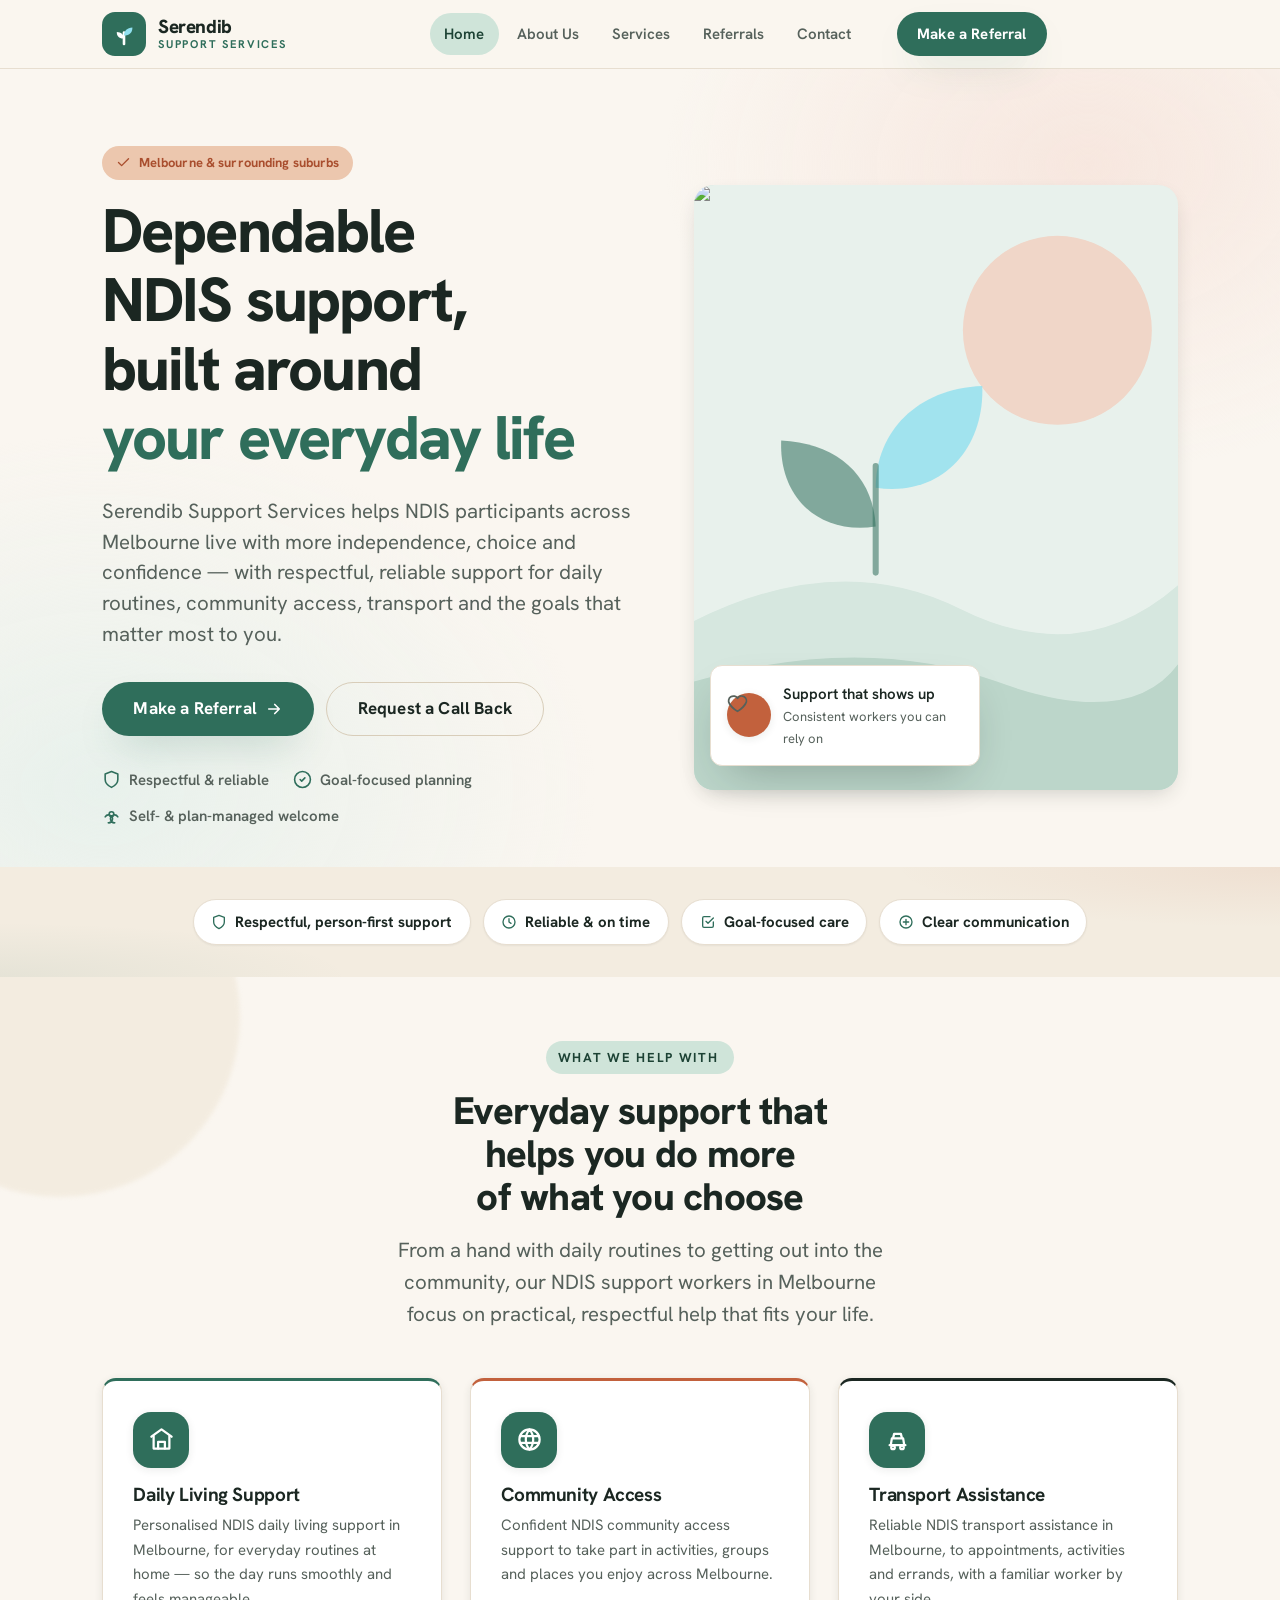
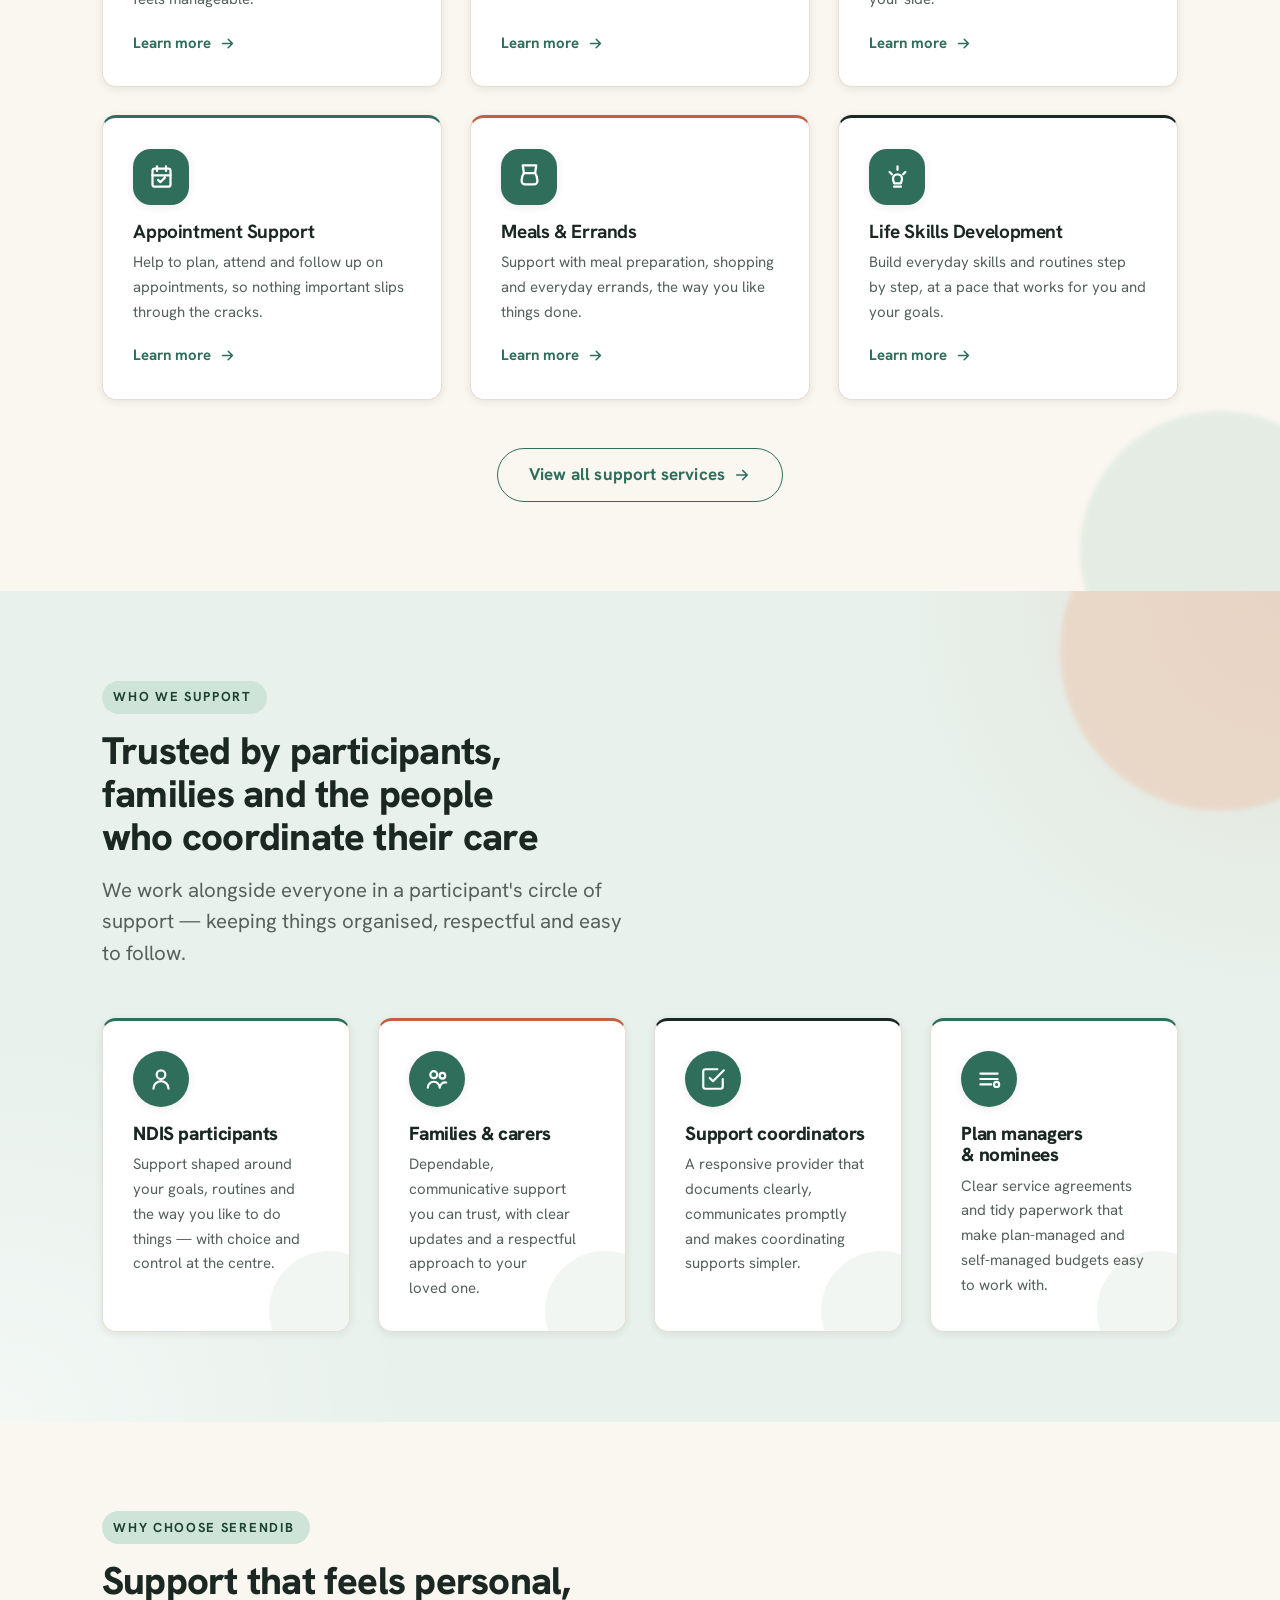
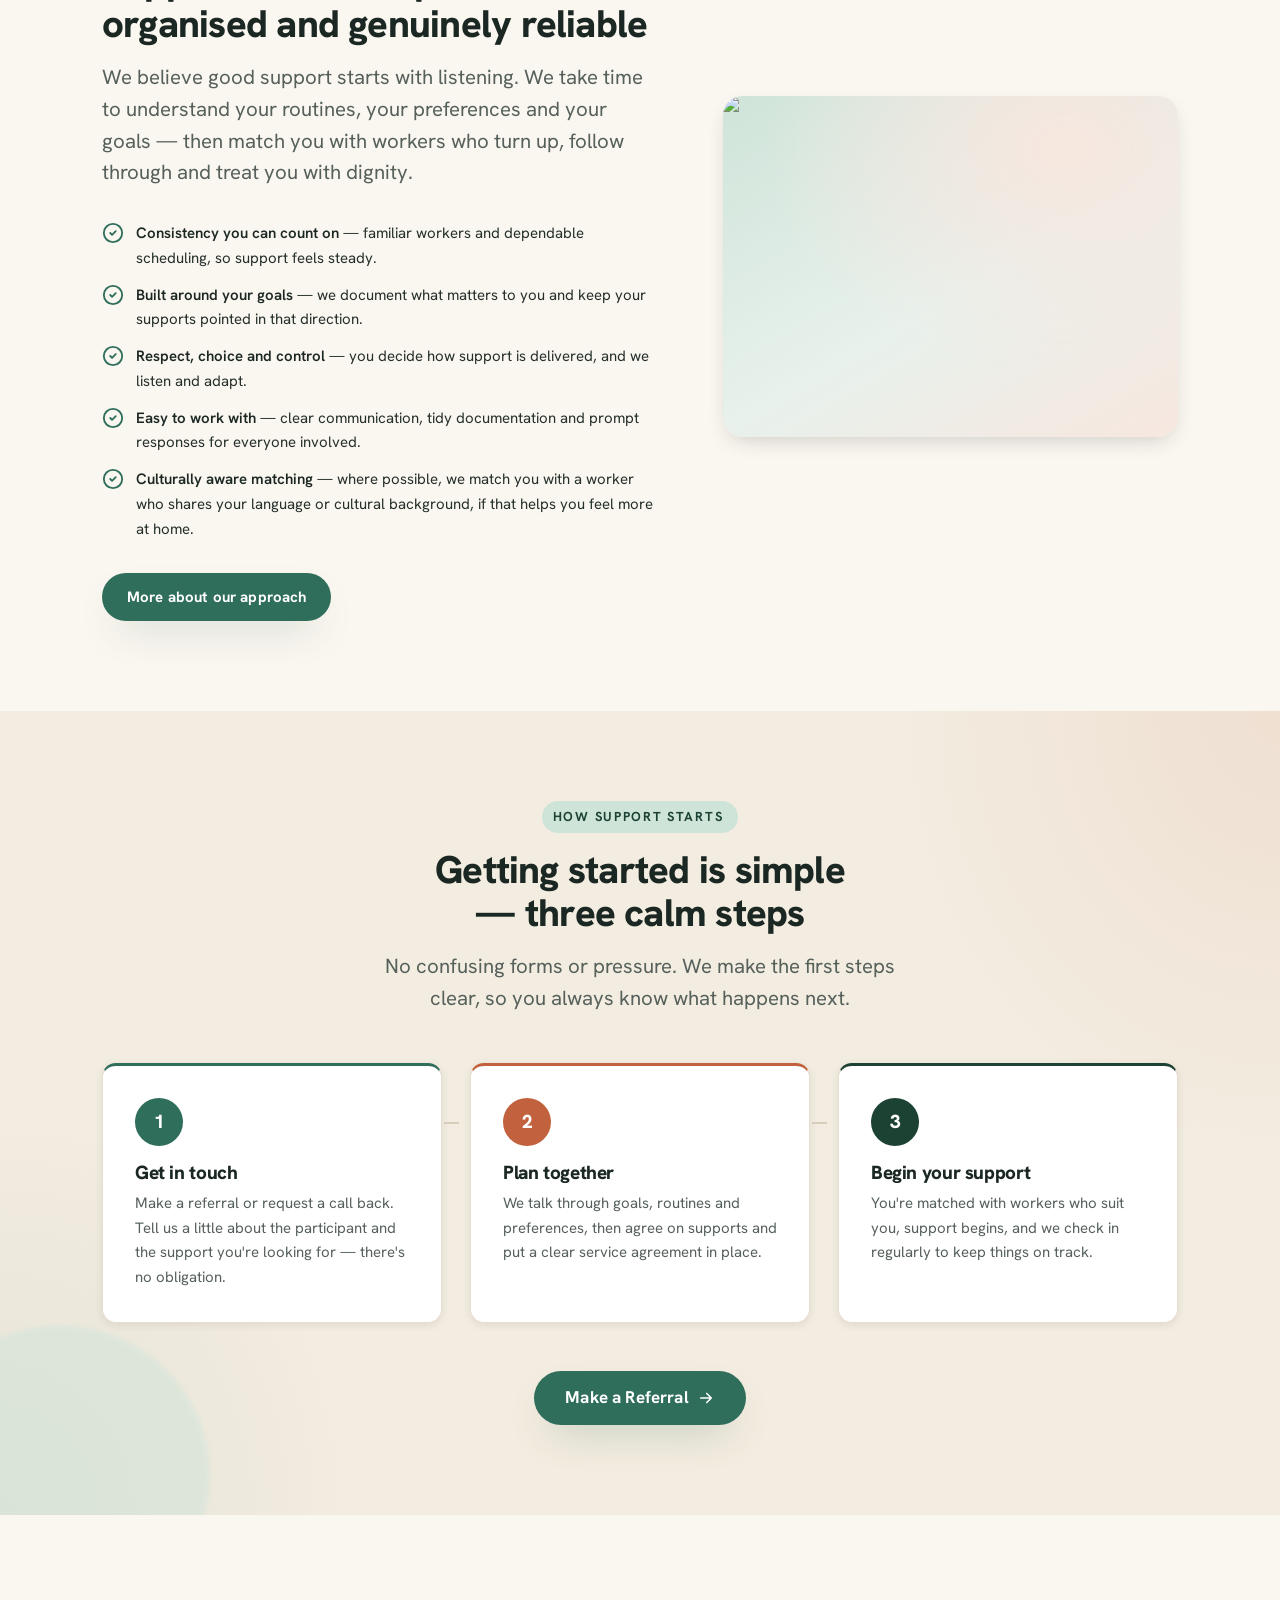
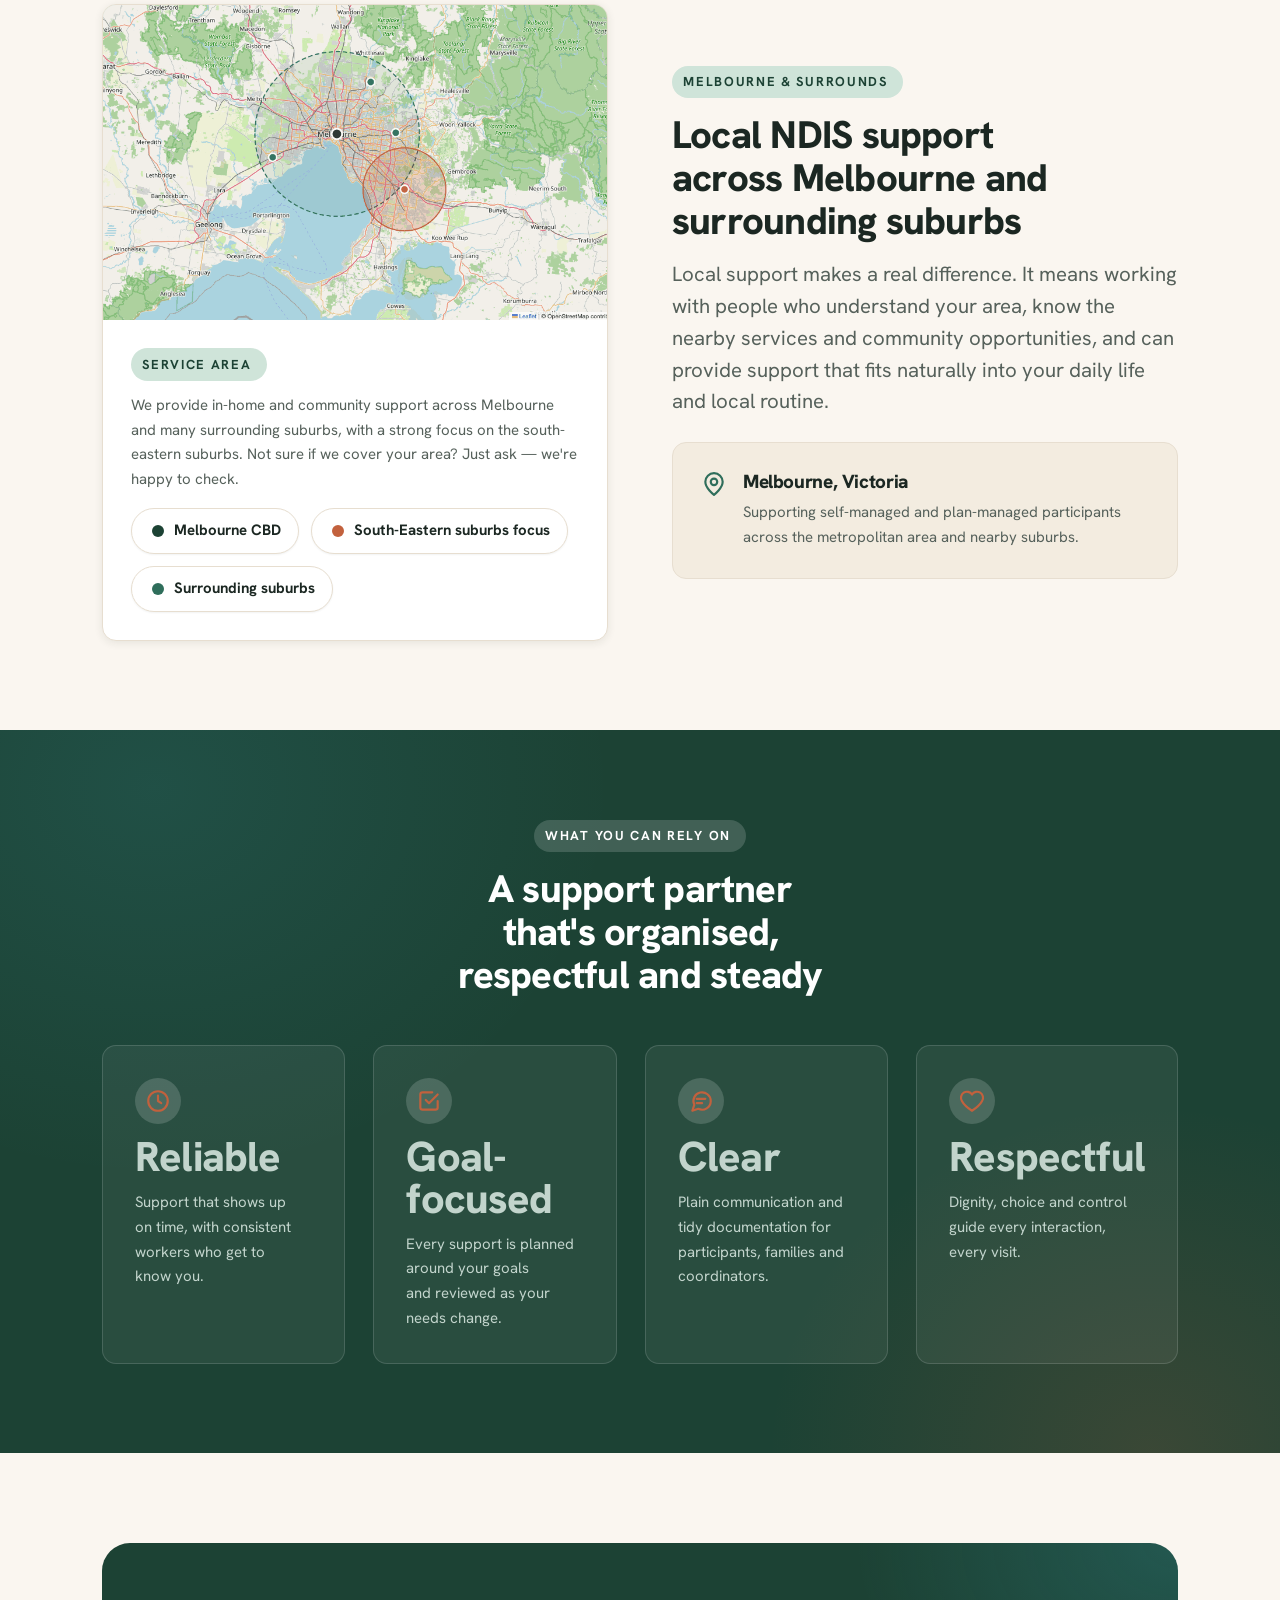
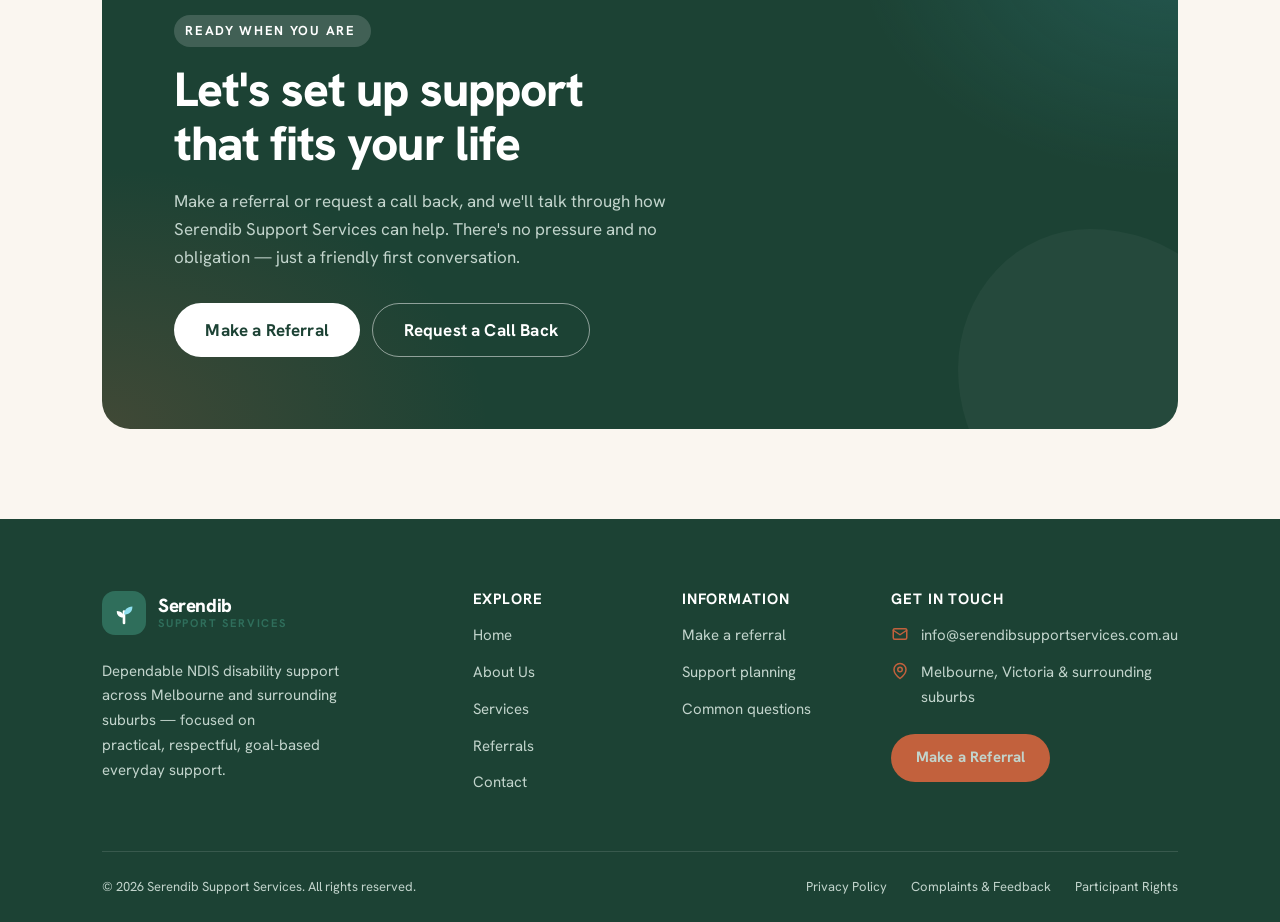
==== commit 38cbcaf4: "Add subtle gradient depth and organic blob accents Extend the soft radial-gradient treatment already" ====
--- a/index.html
+++ b/index.html
@@ -1,6 +1,15 @@
 <!DOCTYPE html>
 <html lang="en-AU">
 <head>
+  <!-- Google tag (gtag.js) -->
+  <script async src="https://www.googletagmanager.com/gtag/js?id=G-VYY2G50098"></script>
+  <script>
+    window.dataLayer = window.dataLayer || [];
+    function gtag(){dataLayer.push(arguments);}
+    gtag('js', new Date());
+
+    gtag('config', 'G-VYY2G50098');
+  </script>
   <script>document.documentElement.classList.add('js-anim');</script>
   <meta charset="UTF-8">
   <meta name="viewport" content="width=device-width, initial-scale=1.0">
@@ -124,6 +133,8 @@
 
     <!-- ===================== KEY SERVICES ===================== -->
     <section class="section" style="padding-top:clamp(2.5rem, 5vw, 4rem)">
+      <span class="blob blob--sand" style="width:360px;height:360px;top:-140px;left:-120px;opacity:0.6" aria-hidden="true"></span>
+      <span class="blob blob--sage" style="width:280px;height:280px;bottom:-100px;right:-80px;opacity:0.5" aria-hidden="true"></span>
       <div class="container">
         <div class="section__head section__head--center" data-animate="fade-up">
           <span class="eyebrow">What we help with</span>
@@ -178,6 +189,7 @@
 
     <!-- ===================== WHO WE SUPPORT ===================== -->
     <section class="section section--sage">
+      <span class="blob blob--clay" style="width:320px;height:320px;top:-100px;right:-100px;opacity:0.5" aria-hidden="true"></span>
       <div class="container">
         <div class="section__head" data-animate="fade-up">
           <span class="eyebrow">Who we support</span>
@@ -237,6 +249,7 @@
 
     <!-- ===================== 3-STEP PROCESS ===================== -->
     <section class="section section--alt">
+      <span class="blob blob--sage" style="width:300px;height:300px;bottom:-110px;left:-90px;opacity:0.5" aria-hidden="true"></span>
       <div class="container">
         <div class="section__head section__head--center" data-animate="fade-up">
           <span class="eyebrow">How support starts</span>
--- a/styles.css
+++ b/styles.css
@@ -216,11 +216,26 @@
 .container--wide   { max-width: var(--container-wide); }
 .container--narrow { max-width: var(--container-narrow); }
 
-.section { padding-block: var(--section-y); position: relative; }
+.section { padding-block: var(--section-y); position: relative; overflow: hidden; }
 .section--tight { padding-block: clamp(2.5rem, 5vw, 4rem); }
-.section--alt   { background: var(--color-surface-alt); }
-.section--sage  { background: var(--color-primary-soft); }
-.section--clay  { background: var(--color-accent-soft); }
+.section--alt   {
+  background: var(--color-surface-alt);
+  background-image:
+    radial-gradient(55% 100% at 100% 0%, rgba(194,97,61,0.09), transparent 55%),
+    radial-gradient(50% 90% at 0% 100%, rgba(47,110,91,0.07), transparent 55%);
+}
+.section--sage  {
+  background: var(--color-primary-soft);
+  background-image:
+    radial-gradient(55% 90% at 100% 0%, rgba(194,97,61,0.10), transparent 55%),
+    radial-gradient(55% 80% at 0% 100%, rgba(255,255,255,0.5), transparent 60%);
+}
+.section--clay  {
+  background: var(--color-accent-soft);
+  background-image:
+    radial-gradient(55% 90% at 100% 0%, rgba(47,110,91,0.08), transparent 55%),
+    radial-gradient(55% 80% at 0% 100%, rgba(255,255,255,0.4), transparent 60%);
+}
 .section--surface { background: var(--color-surface); }
 
 /* Dark green feature band */
@@ -1052,6 +1067,13 @@
   background: rgba(250,246,240,0.88);
   backdrop-filter: saturate(140%) blur(10px);
   border-bottom: 1px solid var(--color-border);
+  transition: transform 0.3s ease;
+}
+/* Mobile only: header (and the open mobile menu, which hangs off it) slides
+   out of view on scroll-down, and back in on scroll-up — see script.js. */
+.site-header--hidden { transform: translateY(-100%); }
+@media (min-width: 960px) {
+  .site-header--hidden { transform: none; }
 }
 .site-header__inner {
   display: flex;
